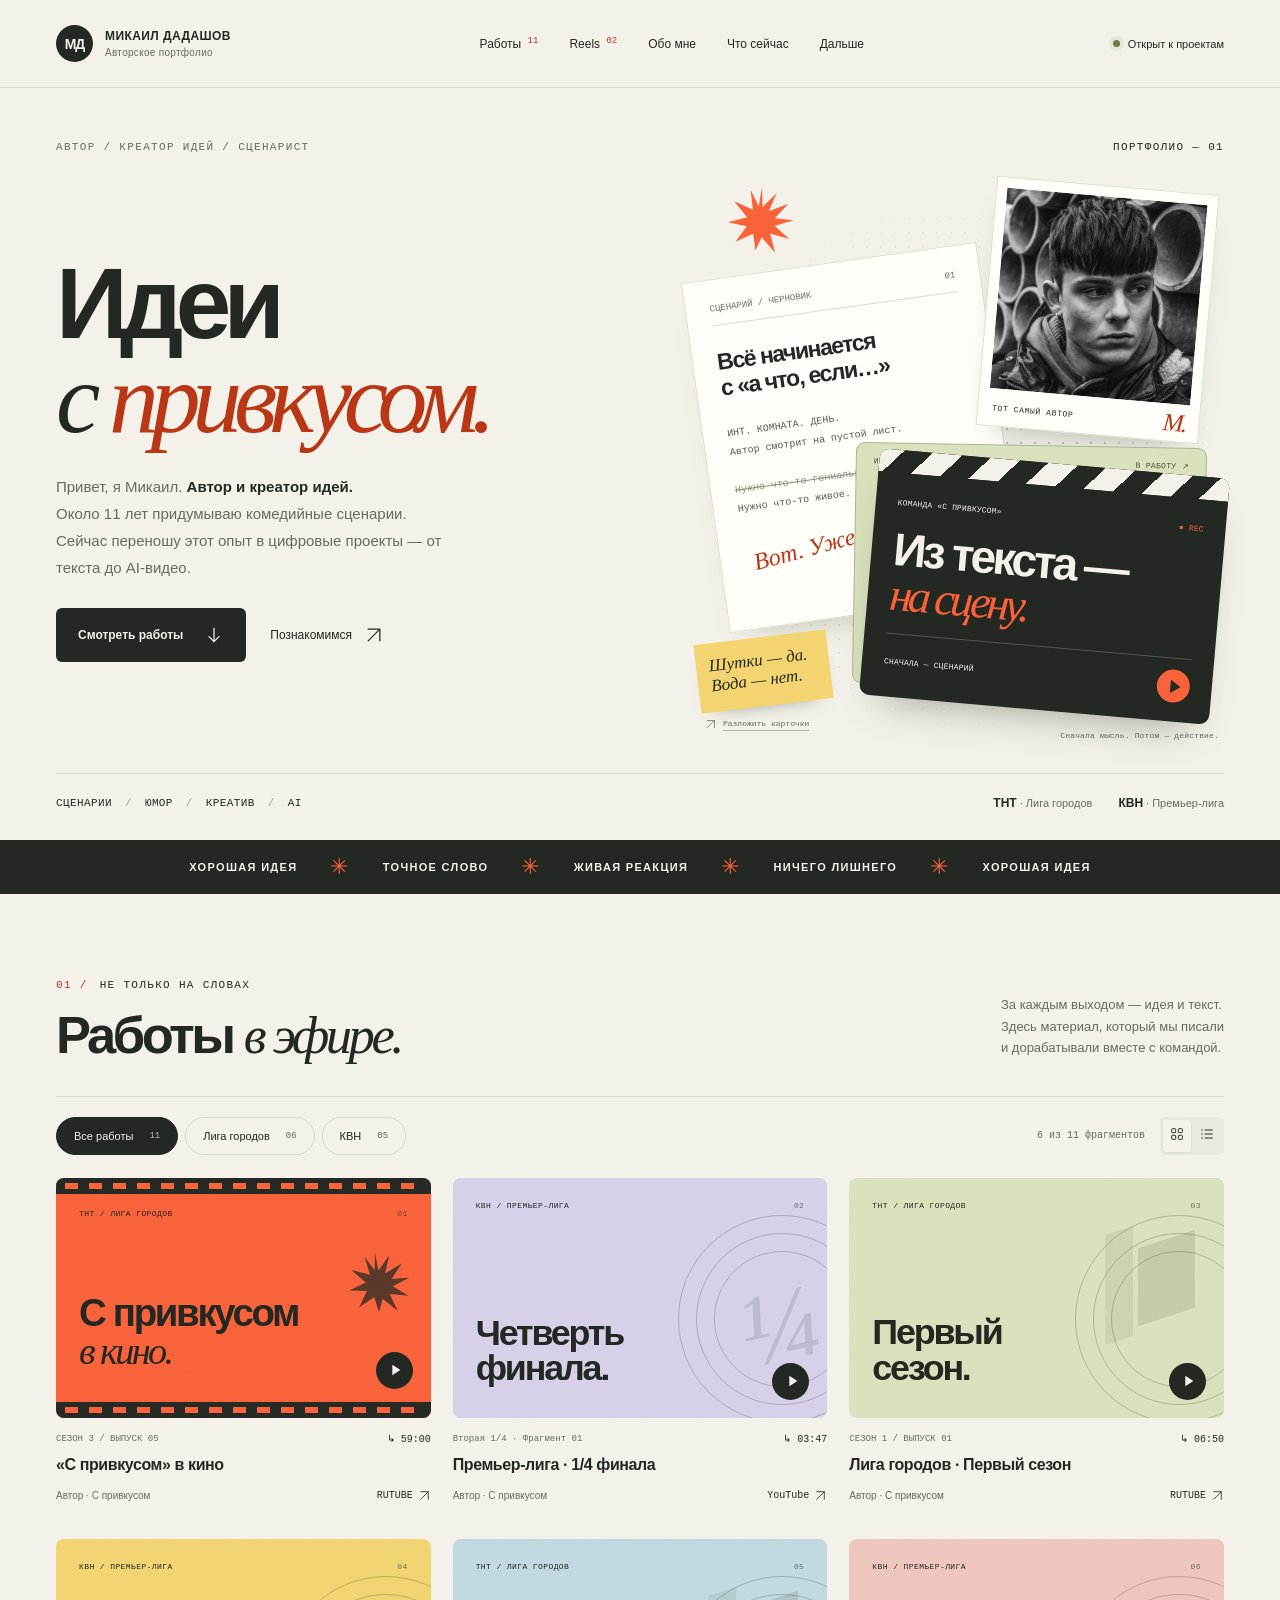
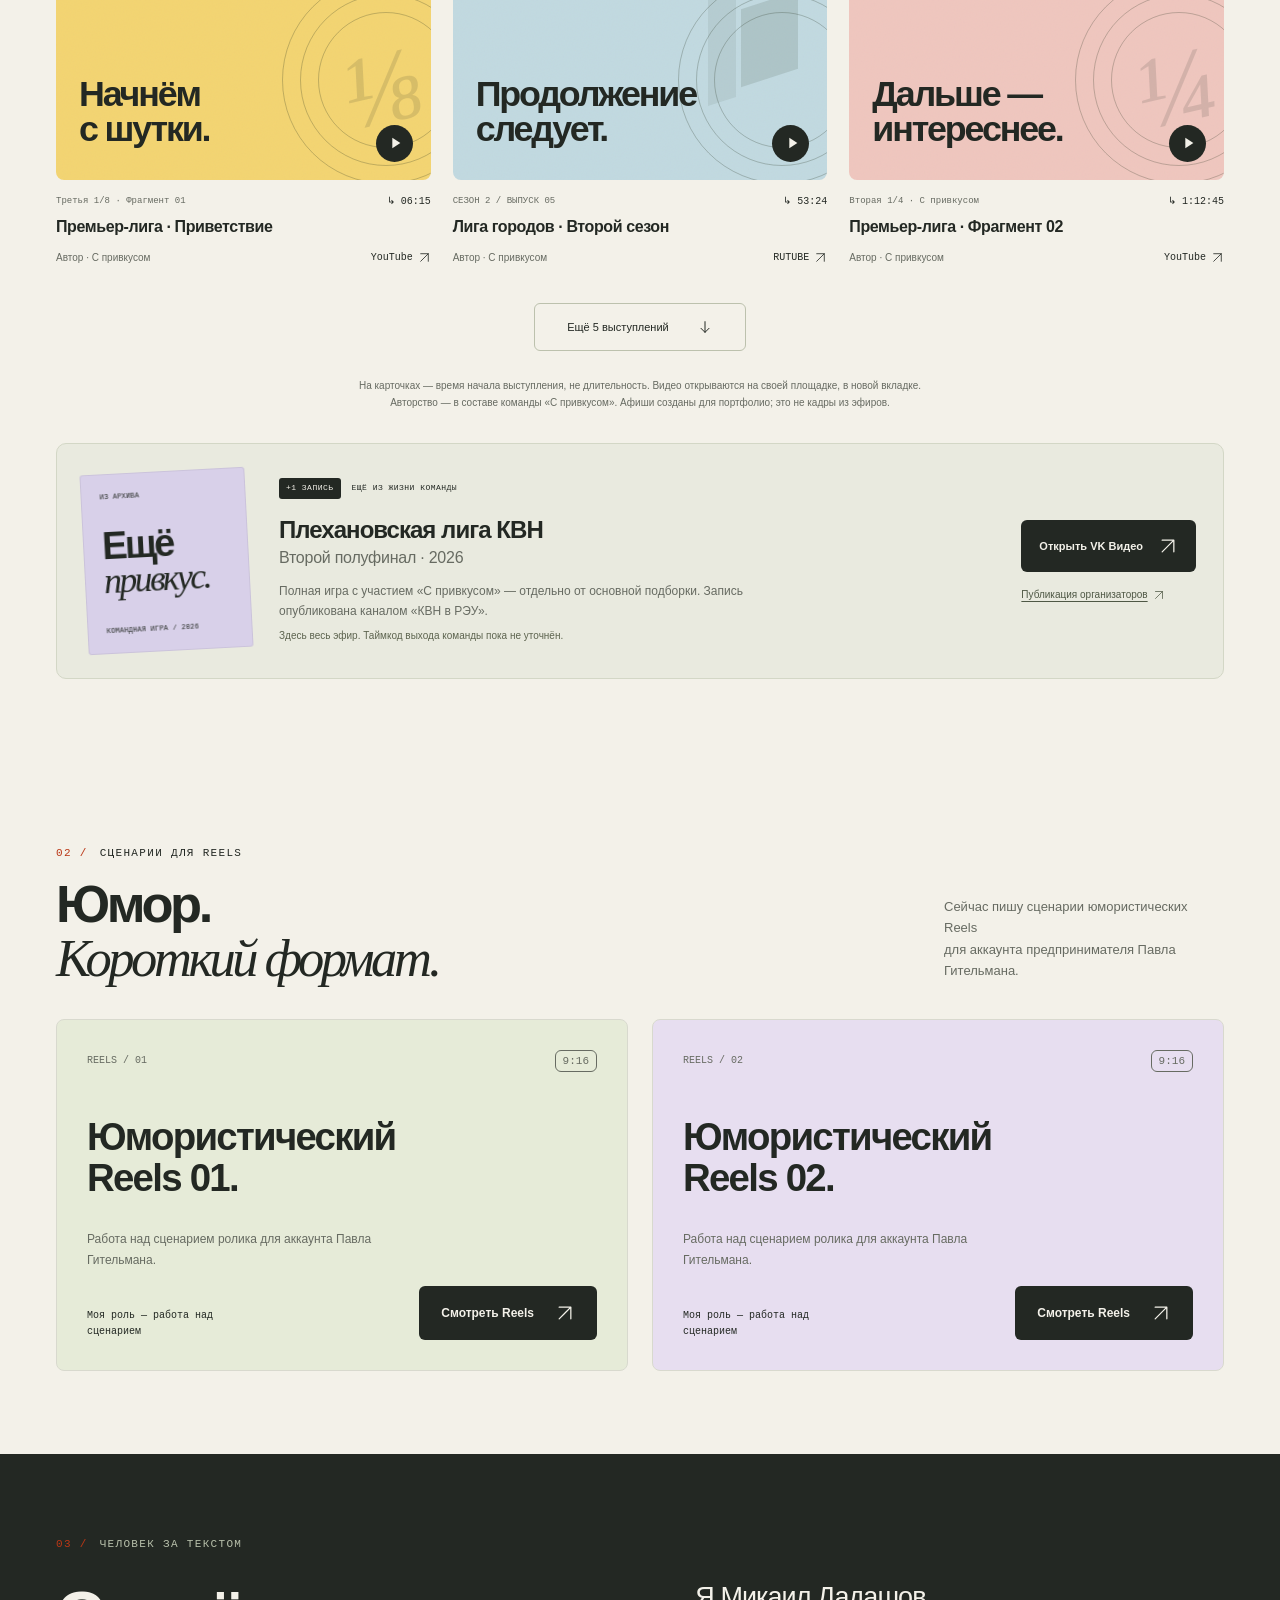
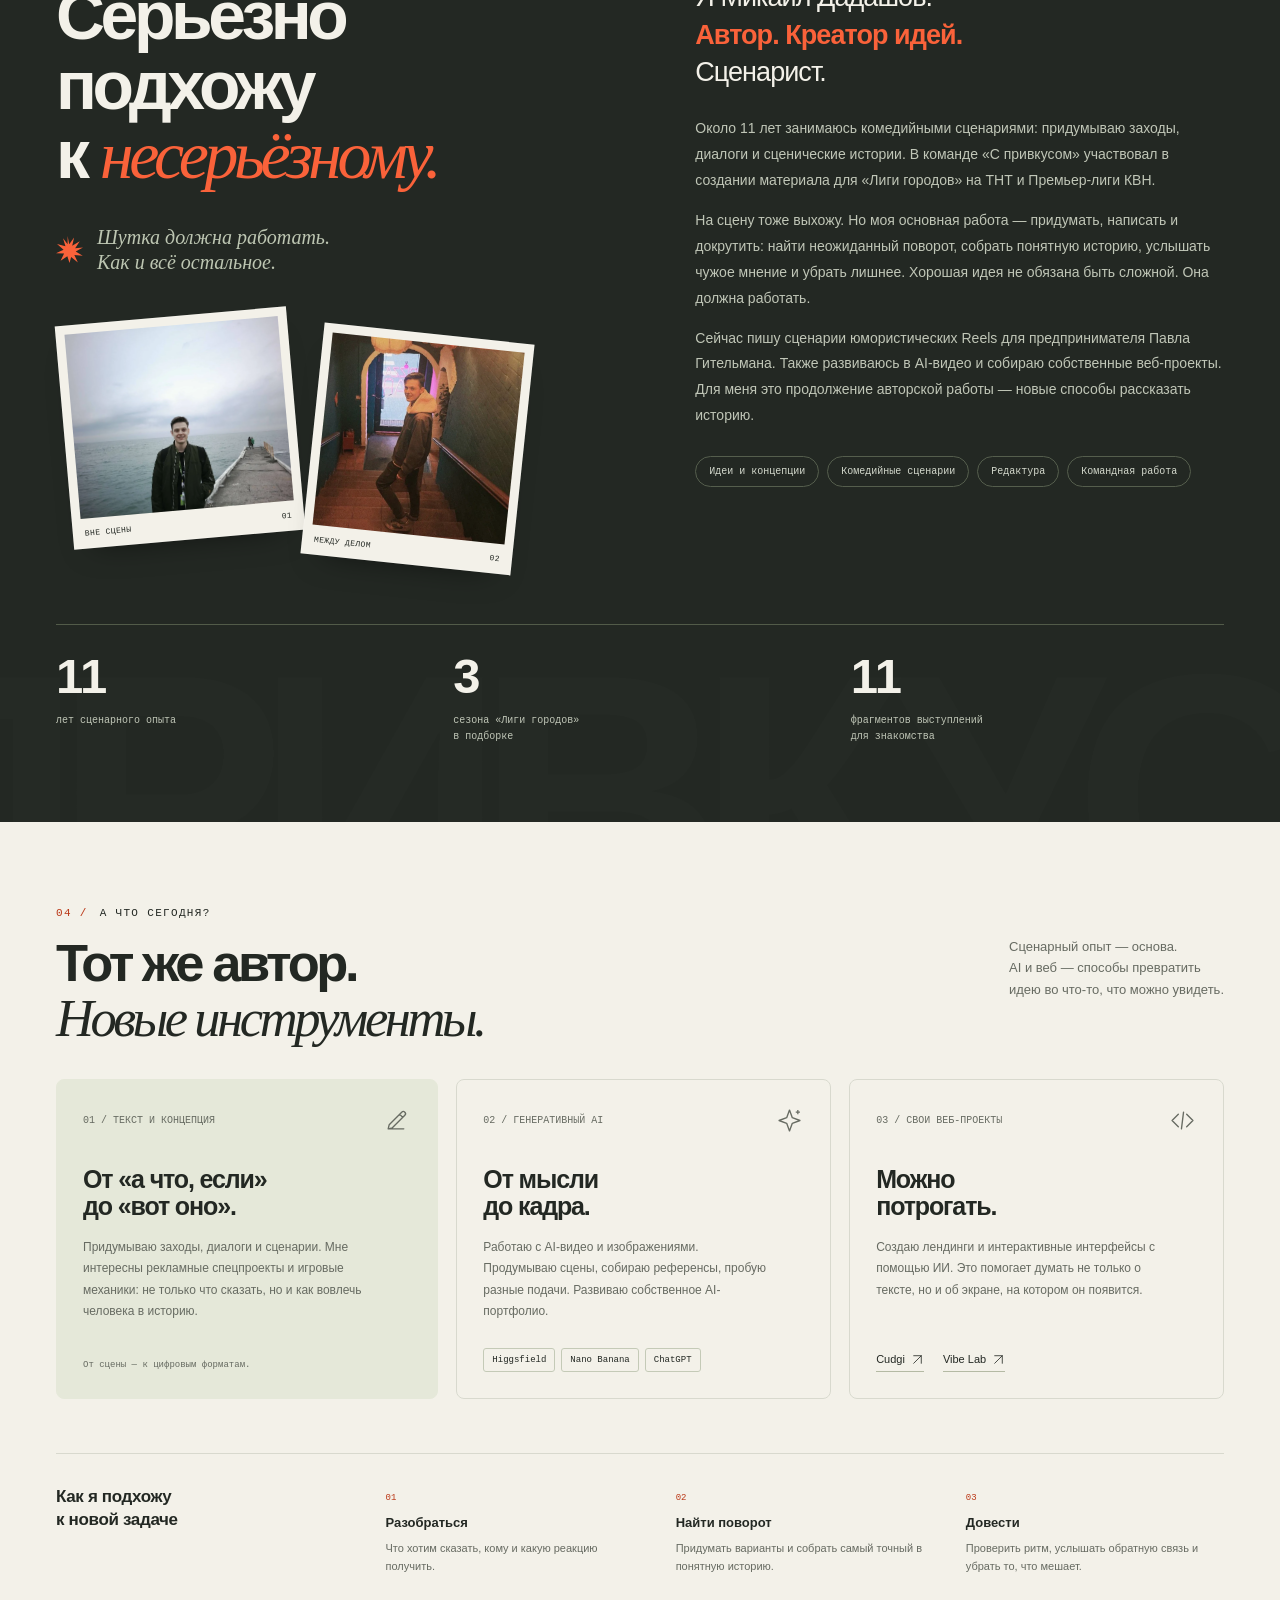
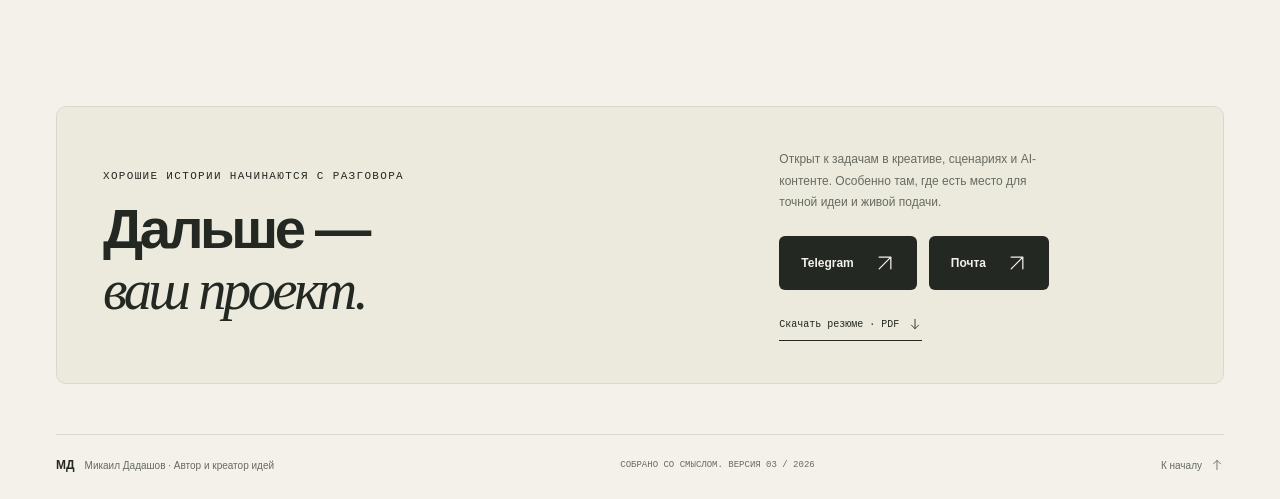
==== index.html @ 777bbeba "Update creative experience and add Gitelman Reels" ====
<!DOCTYPE html>

<html lang="ru">
<head>
<meta charset="utf-8"/>
<meta content="width=device-width, initial-scale=1" name="viewport"/>
<meta content="#f3f1e9" name="theme-color"/>
<meta content="Микаил Дадашов — автор, креатор идей, сценарист. Около 11 лет в комедии. Тексты и выступления команды «С привкусом», новые AI- и веб-проекты." name="description"/>
<meta content="Микаил Дадашов — идеи с привкусом" property="og:title"/>
<meta content="Автор. Креатор идей. Сценарист. Придумываю заходы, диалоги и истории — со сцены в цифровые форматы." property="og:description"/>
<meta content="website" property="og:type"/>
<meta content="light" name="color-scheme"/>
<title>Микаил Дадашов — автор, сценарист, креатор идей</title>
<meta name="description" content="Портфолио Микаила Дадашова: комедийные сценарии, выступления команды «С привкусом», креативные идеи и цифровые проекты."/>
<meta property="og:type" content="website"/>
<meta property="og:title" content="Микаил Дадашов — идеи с привкусом"/>
<meta property="og:description" content="Автор, сценарист и креатор идей. Работы, опыт и контакты."/>
<meta property="og:image" content="https://rumulzzzz-crypto.github.io/mikail-portfolio/assets/og-cover.jpg"/>
<meta name="theme-color" content="#f9f8f2"/>
<link href="data:image/svg+xml,%3Csvg xmlns='http://www.w3.org/2000/svg' viewBox='0 0 80 80'%3E%3Crect width='80' height='80' rx='20' fill='%23fa623a'/%3E%3Cpath d='M19 56V24h7l14 20 14-20h7v32h-9V40L40 57 28 40v16z' fill='%23232823'/%3E%3C/svg%3E" rel="icon"/>
<link rel="stylesheet" href="styles.css?v=20261014"/>
</head>
<body>
<svg aria-hidden="true" style="position:absolute;width:0;height:0;overflow:hidden" xmlns="http://www.w3.org/2000/svg"><defs>
<symbol id="i-arrow" viewBox="0 0 24 24"><path d="M5 19 19 5M5 5h14v14" fill="none" stroke="currentColor" stroke-linecap="round" stroke-linejoin="round" stroke-width="1.5"></path></symbol>
<symbol id="i-down" viewBox="0 0 24 24"><path d="M12 4v16m-6-6 6 6 6-6" fill="none" stroke="currentColor" stroke-linecap="round" stroke-linejoin="round" stroke-width="1.5"></path></symbol>
<symbol id="i-right" viewBox="0 0 24 24"><path d="M4 12h16m-6-6 6 6-6 6" fill="none" stroke="currentColor" stroke-linecap="round" stroke-linejoin="round" stroke-width="1.5"></path></symbol>
<symbol id="i-left" viewBox="0 0 24 24"><path d="M20 12H4m6 6-6-6 6-6" fill="none" stroke="currentColor" stroke-linecap="round" stroke-linejoin="round" stroke-width="1.5"></path></symbol>
<symbol id="i-play" viewBox="0 0 24 24"><path d="m8 4 12 8-12 8z" fill="currentColor"></path></symbol>
<symbol id="i-close" viewBox="0 0 24 24"><path d="m6 6 12 12M18 6 6 18" fill="none" stroke="currentColor" stroke-linecap="round" stroke-width="1.5"></path></symbol>
<symbol id="i-grid" viewBox="0 0 24 24"><rect fill="none" height="6" rx="1" stroke="currentColor" stroke-width="1.4" width="6" x="4" y="4"></rect><rect fill="none" height="6" rx="1" stroke="currentColor" stroke-width="1.4" width="6" x="14" y="4"></rect><rect fill="none" height="6" rx="1" stroke="currentColor" stroke-width="1.4" width="6" x="4" y="14"></rect><rect fill="none" height="6" rx="1" stroke="currentColor" stroke-width="1.4" width="6" x="14" y="14"></rect></symbol>
<symbol id="i-list" viewBox="0 0 24 24"><path d="M9 6h11M9 12h11M9 18h11M4 6h1M4 12h1M4 18h1" fill="none" stroke="currentColor" stroke-linecap="round" stroke-width="1.5"></path></symbol>
<symbol id="i-copy" viewBox="0 0 24 24"><rect fill="none" height="12" rx="2" stroke="currentColor" stroke-width="1.5" width="12" x="8" y="8"></rect><path d="M15 4H6a2 2 0 0 0-2 2v9" fill="none" stroke="currentColor" stroke-linecap="round" stroke-width="1.5"></path></symbol>
<symbol id="i-spark" viewBox="0 0 100 100"><path d="m43 0 6 31L67 6l-7 30L88 19 71 45l29-2-27 14 26 16-31-3 13 28-25-20-6 22-8-25-25 17 13-27L0 64l28-13L4 30l31 8L26 8l17 23z" fill="currentColor"></path></symbol>
<symbol id="i-menu" viewBox="0 0 24 24"><path d="M4 8h16M4 16h16" fill="none" stroke="currentColor" stroke-linecap="round" stroke-width="1.5"></path></symbol>
<symbol id="i-pen" viewBox="0 0 24 24"><path d="m4 20 4-1 12-12a2.1 2.1 0 0 0-3-3L5 16l-1 4Zm11-14 3 3M4 20h15" fill="none" stroke="currentColor" stroke-linecap="round" stroke-linejoin="round" stroke-width="1.3"></path></symbol>
<symbol id="i-code" viewBox="0 0 24 24"><path d="m8 6-6 6 6 6m8-12 6 6-6 6m-3-14-2 16" fill="none" stroke="currentColor" stroke-linecap="round" stroke-linejoin="round" stroke-width="1.3"></path></symbol>
<symbol id="i-magic" viewBox="0 0 24 24"><path d="m12 2 2.7 7.3L22 12l-7.3 2.7L12 22l-2.7-7.3L2 12l7.3-2.7L12 2Z" fill="none" stroke="currentColor" stroke-linejoin="round" stroke-width="1.3"></path><path d="M20 2v4m-2-2h4" fill="none" stroke="currentColor" stroke-width="1.2"></path></symbol>
<symbol id="i-mail" viewBox="0 0 24 24"><rect fill="none" height="14" rx="2" stroke="currentColor" stroke-width="1.4" width="18" x="3" y="5"></rect><path d="m3 7 9 6 9-6" fill="none" stroke="currentColor" stroke-width="1.4"></path></symbol>
</defs></svg>
<a class="skip" href="#works">Перейти к работам</a>
<header class="header">
<div class="wrap header-inner">
<a aria-label="Микаил Дадашов — на главную" class="identity" href="#top"><div class="mark">МД</div><div class="identity-text">МИКАИЛ ДАДАШОВ<span>Авторское портфолио</span></div></a>
<nav aria-label="Основная навигация" class="nav" id="navigation"><a href="#works">Работы <sup>11</sup></a><a href="#reels">Reels <sup>02</sup></a><a href="#about">Обо мне</a><a href="#now">Что сейчас</a><a href="#contact">Дальше</a></nav>
<div class="availability"><span class="status-dot"></span>Открыт к проектам</div>
<button aria-controls="navigation" aria-expanded="false" aria-label="Открыть меню" class="menu-toggle"><svg class="icon"><use href="#i-menu"></use></svg></button>
</div>
</header>
<main id="top">
<section aria-labelledby="hero-title" class="hero wrap">
<div class="hero-meta eyebrow"><span>Автор / Креатор идей / Сценарист</span><span class="folio-index">ПОРТФОЛИО — 01</span></div>
<div class="hero-main">
<div class="hero-copy"><h1 id="hero-title"><span class="line">Идеи</span><span class="line with">с <span class="accent">привкусом.</span></span></h1>
<p class="hero-caption">Привет, я Микаил. <strong>Автор и креатор идей.</strong><br/>Около 11 лет придумываю комедийные сценарии. Сейчас переношу этот опыт в цифровые проекты — от текста до AI-видео.</p>
<div class="hero-actions"><a class="button" href="#works">Смотреть работы <svg class="icon"><use href="#i-down"></use></svg></a><a class="text-link" href="#about">Познакомимся <svg class="icon"><use href="#i-arrow"></use></svg></a></div>
</div>
<div aria-label="Автор, черновик и сцена: от идеи до готовой истории" class="hero-art" id="idea-collage">
<div aria-hidden="true" class="dotfield"></div>
<div aria-hidden="true" class="script-sheet"><div class="sheet-top"><span>СЦЕНАРИЙ / ЧЕРНОВИК</span><span>01</span></div><div class="sheet-heading">Всё начинается<br/>с «а что, если…»</div><div class="sheet-copy">ИНТ. КОМНАТА. ДЕНЬ.<br/>Автор смотрит на пустой лист.<br/><br/><span class="strike">Нужно что-то гениальное.</span><br/>Нужно что-то живое.</div><div class="pencil-mark">Вот. Уже лучше.</div></div><figure class="hero-portrait">
<div class="portrait-photo"><img alt="Чёрно-белый портрет автора" decoding="async" fetchpriority="high" height="1000" src="assets/portrait.webp" width="1000"/></div>
<figcaption><span>ТОТ САМЫЙ АВТОР</span><span class="portrait-sign">М.</span></figcaption>
</figure>
<div aria-hidden="true" class="scene-sleeve"><span>ИДЕЯ № 01</span><span>В РАБОТУ ↗</span></div><a class="pullout-card" href="#works" aria-label="Смотреть 11 выступлений в портфолио"><span class="pullout-kicker">АВТОР · С ПРИВКУСОМ</span><strong>11 лет пишу<br/>для сцены.</strong><span class="pullout-copy">ТНТ · «Лига городов»<br/>КВН · Премьер-лига</span><span class="pullout-action">Смотреть 11 работ <svg class="icon" aria-hidden="true"><use href="#i-arrow"></use></svg></span></a><a aria-label="Перейти к выступлениям команды «С привкусом»" class="scene-card" href="#works"><div aria-hidden="true" class="clapper"></div><div class="scene-inner"><div class="scene-meta"><span>КОМАНДА «С ПРИВКУСОМ»</span><b>● REC</b></div><div class="scene-title">Из текста —<br/><span class="serif">на сцену.</span></div><div class="scene-bottom"><span>СНАЧАЛА — СЦЕНАРИЙ</span><span class="scene-play"><svg class="icon"><use href="#i-play"></use></svg></span></div></div></a>
<div aria-hidden="true" class="note-sticker">Шутки — да.<br/>Вода — нет.</div>
<svg aria-hidden="true" class="hero-spark"><use href="#i-spark"></use></svg>
<span class="hero-art-caption">Сначала мысль. Потом — действие.</span>
<button aria-controls="idea-collage" aria-label="Разложить карточки" aria-pressed="false" class="collage-toggle" id="collage-toggle"><svg aria-hidden="true" class="icon"><use href="#i-arrow"></use></svg><span>Разложить карточки</span></button></div>
</div>
<div class="hero-bottom"><div class="roleline"><span>СЦЕНАРИИ</span><span class="separator">/</span><span>ЮМОР</span><span class="separator">/</span><span>КРЕАТИВ</span><span class="separator">/</span><span>AI</span></div><div class="proof"><span><strong>ТНТ</strong> · Лига городов</span><span><strong>КВН</strong> · Премьер-лига</span></div></div>
</section>
<div aria-hidden="true" class="belt"><div class="belt-content"><span>ХОРОШАЯ ИДЕЯ</span><span class="asterisk">✳</span><span>ТОЧНОЕ СЛОВО</span><span class="asterisk">✳</span><span>ЖИВАЯ РЕАКЦИЯ</span><span class="asterisk">✳</span><span>НИЧЕГО ЛИШНЕГО</span><span class="asterisk">✳</span><span>ХОРОШАЯ ИДЕЯ</span></div></div>
<section aria-labelledby="works-title" class="section wrap" id="works">
<div class="section-heading"><div><div class="eyebrow"><span class="section-number">01 /</span>Не только на словах</div><h2 id="works-title">Работы <span class="serif">в эфире.</span></h2></div><p class="section-intro">За каждым выходом — идея и текст.<br/>Здесь материал, который мы писали<br/>и дорабатывали вместе с командой.</p></div>
<div class="filterbar"><div aria-label="Фильтр выступлений" class="filters" role="group"><button aria-pressed="true" class="filter" data-filter="all">Все работы <span>11</span></button><button aria-pressed="false" class="filter" data-filter="liga">Лига городов <span>06</span></button><button aria-pressed="false" class="filter" data-filter="kvn">КВН <span>05</span></button></div><div class="view-controls"><span class="results-count" id="results-count" role="status">6 из 11 фрагментов</span><div aria-label="Вид каталога" class="view-switch" role="group"><button aria-label="Карточки" aria-pressed="true" class="view-button" data-view="grid"><svg class="icon"><use href="#i-grid"></use></svg></button><button aria-label="Список" aria-pressed="false" class="view-button" data-view="list"><svg class="icon"><use href="#i-list"></use></svg></button></div></div></div>
<div class="season-row" hidden="" id="season-row"><label for="season-filter">СЕЗОН</label><select id="season-filter"><option value="all">Все сезоны</option><option value="1">Первый сезон</option><option value="2">Второй сезон</option><option value="3">Третий сезон</option></select></div>
<div aria-label="Коллекция выступлений" class="video-grid" id="video-grid"></div>
<noscript><div class="noscript-links"><p><a href="https://rutube.ru/video/2654bdf628ed815ee4c945c7016802ca/?t=3540" rel="noopener noreferrer" target="_blank">Лига городов · Сезон 3 · Выпуск 5 — 59:00 ↗</a></p>
<p><a href="https://www.youtube.com/watch?v=MtnbgriCPc8&amp;t=227s" rel="noopener noreferrer" target="_blank">КВН 2026 · Вторая 1/4 · Фрагмент 01 — 03:47 ↗</a></p>
<p><a href="https://rutube.ru/video/9d8a3c6fe26d1db1fb2c9ce6f82abe4e/?t=410" rel="noopener noreferrer" target="_blank">ТНТ · Сезон 1 · Выпуск 1 — 06:50 ↗</a></p>
<p><a href="https://www.youtube.com/watch?v=ffbW_Wb3frU&amp;t=375s" rel="noopener noreferrer" target="_blank">КВН 2026 · Третья 1/8 · Фрагмент 01 — 06:15 ↗</a></p>
<p><a href="https://rutube.ru/video/f595f08eb2783613781243445ddce7e0/?t=3204" rel="noopener noreferrer" target="_blank">ТНТ · Сезон 2 · Выпуск 5 — 53:24 ↗</a></p>
<p><a href="https://www.youtube.com/watch?v=MtnbgriCPc8&amp;t=4365s" rel="noopener noreferrer" target="_blank">КВН 2026 · Вторая 1/4 · С привкусом — 1:12:45 ↗</a></p>
<p><a href="https://rutube.ru/video/3b6c1dd629fe5b07bd795f37538ae3ee/?t=3429" rel="noopener noreferrer" target="_blank">ТНТ · Сезон 1 · Выпуск 9 — 57:09 ↗</a></p>
<p><a href="https://rutube.ru/video/84a26e8b85550b72f63c0445c39e1c83/?t=2832" rel="noopener noreferrer" target="_blank">ТНТ · Сезон 1 · Выпуск 13 — 47:12 ↗</a></p>
<p><a href="https://rutube.ru/video/e3b55be9ae020a7b111e8fa1a87a35d6/?t=1838" rel="noopener noreferrer" target="_blank">ТНТ · Сезон 2 · Выпуск 8 — 30:38 ↗</a></p>
<p><a href="https://www.youtube.com/watch?v=ffbW_Wb3frU&amp;t=4645s" rel="noopener noreferrer" target="_blank">КВН 2026 · Третья 1/8 · С привкусом — 1:17:25 ↗</a></p>
<p><a href="https://www.youtube.com/watch?v=MtnbgriCPc8&amp;t=5833s" rel="noopener noreferrer" target="_blank">КВН 2026 · Вторая 1/4 · С привкусом — 1:37:13 ↗</a></p></div></noscript>
<div class="show-more-wrap" id="show-more-wrap"><button class="show-more" id="show-more">Ещё 5 выступлений <svg class="icon"><use href="#i-down"></use></svg></button></div>
<p class="source-note">На карточках — время начала выступления, не длительность. Видео открываются на своей площадке, в новой вкладке.<span>Авторство — в составе команды «С привкусом». Афиши созданы для портфолио; это не кадры из эфиров.</span></p>
<aside aria-labelledby="archive-title" class="team-archive">
<div aria-hidden="true" class="archive-stamp"><span>ИЗ АРХИВА</span><strong>Ещё<br/><i>привкус.</i></strong><span>КОМАНДНАЯ ИГРА / 2026</span></div>
<div class="archive-copy">
<div class="eyebrow"><span class="archive-new">+1 ЗАПИСЬ</span> ЕЩЁ ИЗ ЖИЗНИ КОМАНДЫ</div>
<h3 id="archive-title">Плехановская лига КВН<span>Второй полуфинал · 2026</span></h3>
<p>Полная игра с участием «С привкусом» — отдельно от основной подборки. Запись опубликована каналом «КВН в РЭУ».</p>
<p class="archive-disclosure">Здесь весь эфир. Таймкод выхода команды пока не уточнён.</p>
</div>
<div class="archive-actions">
<a class="button" href="https://vkvideo.ru/video-16836_456241407" rel="noopener noreferrer" target="_blank">Открыть VK Видео <svg aria-hidden="true" class="icon"><use href="#i-arrow"></use></svg></a>
<a class="archive-source" href="https://t.me/kvnreu/15269" rel="noopener noreferrer" target="_blank">Публикация организаторов <svg aria-hidden="true" class="icon"><use href="#i-arrow"></use></svg></a>
</div>
</aside></section>
<section aria-labelledby="reels-title" class="section wrap reels" id="reels">
<div class="section-heading"><div><div class="eyebrow"><span class="section-number">02 /</span>Сценарии для Reels</div><h2 id="reels-title">Юмор.<br/><span class="serif">Короткий формат.</span></h2></div><p class="section-intro">Сейчас пишу сценарии юмористических Reels<br/>для аккаунта предпринимателя Павла Гительмана.</p></div>
<div class="reels-grid">
<article class="now-card reel-card"><div class="now-card-top"><span>REELS / 01</span><span class="reel-format">9:16</span></div><h3>Юмористический<br/>Reels 01.</h3><p>Работа над сценарием ролика для аккаунта Павла Гительмана.</p><div class="reel-bottom"><span class="reel-credit">Моя роль — работа над сценарием</span><a class="button reel-link" href="https://www.instagram.com/reel/DeZnAQ9vqkB/" rel="noopener noreferrer" target="_blank" aria-label="Смотреть первый Reels Павла Гительмана в Instagram">Смотреть Reels <svg class="icon" aria-hidden="true"><use href="#i-arrow"></use></svg></a></div></article>
<article class="now-card reel-card reel-card-second"><div class="now-card-top"><span>REELS / 02</span><span class="reel-format">9:16</span></div><h3>Юмористический<br/>Reels 02.</h3><p>Работа над сценарием ролика для аккаунта Павла Гительмана.</p><div class="reel-bottom"><span class="reel-credit">Моя роль — работа над сценарием</span><a class="button reel-link" href="https://www.instagram.com/reel/DeYbvWTppZU/" rel="noopener noreferrer" target="_blank" aria-label="Смотреть второй Reels Павла Гительмана в Instagram">Смотреть Reels <svg class="icon" aria-hidden="true"><use href="#i-arrow"></use></svg></a></div></article>
</div></section>
<section aria-labelledby="about-title" class="about" id="about">
<div class="wrap"><div class="about-layout"><div class="about-identity"><div class="eyebrow"><span class="section-number">03 /</span>Человек за текстом</div><h2 id="about-title">Серьёзно<br/>подхожу<br/>к <em>несерьёзному.</em></h2><div class="about-quote"><svg aria-hidden="true" class="quote-star"><use href="#i-spark"></use></svg><p>Шутка должна работать.<br/>Как и всё остальное.</p></div><div aria-label="Личные фотографии" class="about-photos">
<figure class="about-photo sea-photo"><img alt="На берегу моря, рядом с пирсом" decoding="async" height="825" loading="lazy" src="assets/outside.webp" width="1100"/><figcaption><span>ВНЕ СЦЕНЫ</span><span>01</span></figcaption></figure>
<figure class="about-photo stairs-photo"><img alt="Неформальная фотография на лестнице" decoding="async" height="640" loading="lazy" src="assets/stairs.webp" width="640"/><figcaption><span>МЕЖДУ ДЕЛОМ</span><span>02</span></figcaption></figure>
</div></div>
<div class="about-story"><p class="about-lead">Я Микаил Дадашов.<br/><strong>Автор. Креатор идей.</strong><br/>Сценарист.</p><p class="about-text">Около 11 лет занимаюсь комедийными сценариями: придумываю заходы, диалоги и сценические истории. В команде «С привкусом» участвовал в создании материала для «Лиги городов» на ТНТ и Премьер-лиги КВН.</p><p class="about-text">На сцену тоже выхожу. Но моя основная работа — придумать, написать и докрутить: найти неожиданный поворот, собрать понятную историю, услышать чужое мнение и убрать лишнее. Хорошая идея не обязана быть сложной. Она должна работать.</p><p class="about-text">Сейчас пишу сценарии юмористических Reels для предпринимателя Павла Гительмана. Также развиваюсь в AI-видео и собираю собственные веб-проекты. Для меня это продолжение авторской работы — новые способы рассказать историю.</p><div class="about-tags"><span>Идеи и концепции</span><span>Комедийные сценарии</span><span>Редактура</span><span>Командная работа</span></div></div>
</div><div class="about-metrics"><div><div class="metric-value">11</div><div class="metric-name">лет сценарного опыта</div></div><div><div class="metric-value">3</div><div class="metric-name">сезона «Лиги городов»<br/>в подборке</div></div><div><div class="metric-value">11</div><div class="metric-name">фрагментов выступлений<br/>для знакомства</div></div></div></div><div aria-hidden="true" class="about-ghost">ПРИВКУС.</div>
</section>
<section aria-labelledby="now-title" class="section wrap now" id="now"><div class="section-heading"><div><div class="eyebrow"><span class="section-number">04 /</span>А что сегодня?</div><h2 id="now-title">Тот же автор.<br/><span class="serif">Новые инструменты.</span></h2></div><p class="section-intro">Сценарный опыт — основа.<br/>AI и веб — способы превратить<br/>идею во что-то, что можно увидеть.</p></div>
<div class="now-grid"><article class="now-card dark"><div class="now-card-top"><span>01 / ТЕКСТ И КОНЦЕПЦИЯ</span><span class="now-icon"><svg class="icon"><use href="#i-pen"></use></svg></span></div><h3>От «а что, если»<br/>до «вот оно».</h3><p>Придумываю заходы, диалоги и сценарии. Мне интересны рекламные спецпроекты и игровые механики: не только что сказать, но и как вовлечь человека в историю.</p><div class="coming-note">От сцены — к цифровым форматам.</div></article><article class="now-card"><div class="now-card-top"><span>02 / ГЕНЕРАТИВНЫЙ AI</span><span class="now-icon"><svg class="icon"><use href="#i-magic"></use></svg></span></div><h3>От мысли<br/>до кадра.</h3><p>Работаю с AI-видео и изображениями. Продумываю сцены, собираю референсы, пробую разные подачи. Развиваю собственное AI-портфолио.</p><div class="toolchips"><span>Higgsfield</span><span>Nano Banana</span><span>ChatGPT</span></div></article><article class="now-card"><div class="now-card-top"><span>03 / СВОИ ВЕБ-ПРОЕКТЫ</span><span class="now-icon"><svg class="icon"><use href="#i-code"></use></svg></span></div><h3>Можно<br/>потрогать.</h3><p>Создаю лендинги и интерактивные интерфейсы с помощью ИИ. Это помогает думать не только о тексте, но и об экране, на котором он появится.</p><div class="mini-work-links"><a href="https://quji-zeta.vercel.app" rel="noopener noreferrer" target="_blank">Cudgi <svg class="icon"><use href="#i-arrow"></use></svg></a><a href="https://vibe-lab-sepia.vercel.app/index.html" rel="noopener noreferrer" target="_blank">Vibe Lab <svg class="icon"><use href="#i-arrow"></use></svg></a></div></article></div>
<div class="process"><h3 class="process-title">Как я подхожу<br/>к новой задаче</h3><div class="process-steps"><div class="process-step"><small>01</small><h3>Разобраться</h3><p>Что хотим сказать, кому и какую реакцию получить.</p></div><div class="process-step"><small>02</small><h3>Найти поворот</h3><p>Придумать варианты и собрать самый точный в понятную историю.</p></div><div class="process-step"><small>03</small><h3>Довести</h3><p>Проверить ритм, услышать обратную связь и убрать то, что мешает.</p></div></div></div>
</section>
<section aria-labelledby="contact-title" class="finale wrap" id="contact"><div class="finale-box"><div><div class="eyebrow">Хорошие истории начинаются с разговора</div><h2 id="contact-title">Дальше —<br/><em>ваш проект.</em></h2></div><div class="finale-right"><p>Открыт к задачам в креативе, сценариях и AI-контенте. Особенно там, где есть место для точной идеи и живой подачи.</p><div class="contact-links" hidden="" id="contact-links"></div><a class="resume-download" href="Mikail_Dadashov_Resume.pdf" download>Скачать резюме · PDF <svg class="icon" aria-hidden="true"><use href="#i-down"></use></svg></a><div class="contact-placeholder" id="contact-placeholder"><svg class="icon"><use href="#i-mail"></use></svg>Контакты добавим в следующей версии</div></div></div></section>
</main>
<footer class="footer wrap"><div class="footer-left"><span class="mini-mark">МД</span><span>Микаил Дадашов · Автор и креатор идей</span></div><span class="footer-version">СОБРАНО СО СМЫСЛОМ. ВЕРСИЯ 03 / 2026</span><a class="top-link" href="#top">К началу <svg class="icon" style="transform:rotate(180deg)"><use href="#i-down"></use></svg></a></footer>
<dialog aria-labelledby="modal-title" class="video-modal" id="video-modal">
<div class="modal-box">
<div class="modal-head"><div><div class="modal-kicker" id="modal-kicker"></div><h2 id="modal-title"></h2></div><button aria-label="Закрыть карточку выступления" class="modal-close" id="modal-close"><svg class="icon"><use href="#i-close"></use></svg></button></div>
<div class="modal-player" id="modal-player"></div>
<div class="modal-body"><div><div class="eyebrow">Моя роль</div><div class="modal-role">Автор в составе команды</div><p class="modal-description" id="modal-description">Участвовал в создании сценарного материала команды «С привкусом». Над номерами работали вместе с другими авторами и участниками. В этих выступлениях также выходил на сцену.</p></div><div class="modal-actions"><a class="button" id="modal-external" rel="noopener noreferrer" target="_blank"><span id="modal-external-label"></span><svg class="icon"><use href="#i-arrow"></use></svg></a><div class="modal-utility"><button class="utility-button" id="copy-link"><svg class="icon"><use href="#i-copy"></use></svg>Скопировать ссылку</button><button class="utility-button" id="copy-time"><svg class="icon"><use href="#i-copy"></use></svg>Скопировать таймкод</button></div><input aria-label="Ссылка для ручного копирования" class="copy-fallback" hidden="" id="copy-fallback" readonly=""/><p class="modal-fallback" id="modal-fallback"></p><a class="modal-source-link" id="modal-source" rel="noopener noreferrer" target="_blank">Открыть полный выпуск без таймкода <svg aria-hidden="true" class="icon"><use href="#i-arrow"></use></svg></a></div></div>
<div class="modal-nav"><button id="previous-video"><svg class="icon"><use href="#i-left"></use></svg>Предыдущее</button><small id="modal-count"></small><button id="next-video">Следующее<svg class="icon"><use href="#i-right"></use></svg></button></div>
</div>
</dialog>
<div aria-live="polite" class="toast" id="toast" role="status"></div>
<script src="app.js?v=20261014" defer></script>
</body>
</html>
---- styles.css ----
:root{--paper:#f3f1e9;--ink:#232823;--muted:#676b62;--line:#d8d9ce;--orange:#fa623a;--orange-dark:#ba3716;--white:#fffef8;--sage:#d9e2bd;--lilac:#d8d0e9;--yellow:#f3d471;--blue:#c1d9e0;--pink:#efc6be;--radius:14px;--max:1328px;--font:'Inter','Inter Display',Arial,Helvetica,sans-serif;--mono:'SFMono-Regular',Consolas,'Liberation Mono',monospace}
*{box-sizing:border-box}html{scroll-behavior:smooth;scroll-padding-top:92px}body{margin:0;background:var(--paper);color:var(--ink);font-family:var(--font);font-size:16px;-webkit-font-smoothing:antialiased}body.locked{overflow:hidden}::selection{background:var(--orange);color:var(--ink)}button,a{-webkit-tap-highlight-color:transparent}a{color:inherit;text-decoration:none}button,input,select{font:inherit}button{color:inherit;cursor:pointer}button:disabled{cursor:default}button,a{touch-action:manipulation}button:focus-visible,a:focus-visible,select:focus-visible,summary:focus-visible{outline:3px solid var(--orange-dark);outline-offset:5px}svg{display:block}h1,h2,h3,p{margin:0}button{border:0}button:not(.plain){-webkit-appearance:none}img{max-width:100%}.wrap{width:calc(100% - 112px);max-width:var(--max);margin-inline:auto}.eyebrow{font:11px/1.5 var(--mono);letter-spacing:.12em;text-transform:uppercase}.small-label{font:10px/1.5 var(--mono);letter-spacing:.08em;text-transform:uppercase}.icon{width:20px;height:20px;display:inline-block;flex:0 0 auto}.skip{position:fixed;z-index:150;top:-100px;left:20px;background:var(--orange);padding:16px;border-radius:8px}.skip:focus{top:16px}.hidden,[hidden]{display:none!important}
/* Header */
.header{position:sticky;top:0;z-index:30;background:rgba(243,241,233,.96);backdrop-filter:blur(18px);border-bottom:1px solid var(--line)}.header-inner{height:87px;display:flex;align-items:center;justify-content:space-between;gap:24px}.identity{display:flex;align-items:center;gap:12px;flex-shrink:0}.mark{width:37px;height:37px;background:var(--ink);color:var(--paper);border-radius:50%;display:grid;place-items:center;font-size:14px;font-weight:800;letter-spacing:-.07em}.identity-text{font-size:12px;font-weight:750;letter-spacing:.035em;line-height:1.35}.identity-text span{display:block;font-size:10px;font-weight:400;letter-spacing:.03em;color:var(--muted);margin-top:2px}.nav{display:flex;gap:31px;align-items:center;font-size:12px}.nav a{position:relative;padding:8px 0}.nav a:after{content:'';position:absolute;bottom:3px;left:0;width:0;height:1px;background:var(--ink);transition:width .2s}.nav a:hover:after{width:100%}.nav sup{font:9px var(--mono);color:var(--orange-dark);margin-left:3px}.availability{display:flex;gap:8px;align-items:center;font-size:11px}.status-dot{width:7px;height:7px;border-radius:50%;background:#697b49;box-shadow:0 0 0 4px #e4e8d8;flex-shrink:0}.menu-toggle{display:none;background:transparent;padding:8px}
/* Hero */
.hero{padding-top:51px;position:relative}.hero-meta{display:flex;align-items:center;justify-content:space-between;color:var(--muted)}.hero-meta .folio-index{color:var(--ink)}.hero-main{display:grid;grid-template-columns:1.25fr 1fr;gap:40px;align-items:center;min-height:566px;padding:36px 0 51px}.hero h1{font-size:clamp(72px,7.8vw,114px);line-height:.95;letter-spacing:-.077em;font-weight:850;position:relative;z-index:2}.hero h1 .line{display:block}.hero h1 .with{font-family:Georgia,'Times New Roman',serif;font-style:italic;font-weight:400;letter-spacing:-.082em}.hero h1 .accent{color:var(--orange-dark)}.hero-caption{font-size:15px;line-height:1.75;max-width:358px;margin-top:27px;color:var(--muted)}.hero-caption strong{font-weight:550;color:var(--ink)}.hero-actions{display:flex;align-items:center;gap:24px;margin-top:27px}.button{display:inline-flex;align-items:center;justify-content:center;gap:21px;border-radius:6px;padding:17px 22px;background:var(--ink);color:var(--paper);font-size:12px;font-weight:600;min-height:48px;transition:transform .2s,background .2s}.button:hover{background:#3c4738;transform:translateY(-2px)}.button.orange{background:var(--orange);color:var(--ink)}.button.orange:hover{background:#ff7855}.text-link{display:inline-flex;align-items:center;gap:12px;font-size:12px;padding:12px 0}.text-link .icon{transition:transform .2s}.text-link:hover .icon{transform:translate(2px,2px)}
.hero-art{height:475px;position:relative;isolation:isolate}.dotfield{position:absolute;inset:18px 0 0;background-image:radial-gradient(#bfc4b5 1px,transparent 1px);background-size:14px 14px;mask-image:radial-gradient(ellipse,black 35%,transparent 70%)}.script-sheet{position:absolute;width:70%;max-width:365px;height:349px;left:24px;top:35px;transform:rotate(-8deg);background:#fffef9;border:1px solid #deddd0;box-shadow:0 22px 35px -26px #535d4266;padding:24px 25px}.sheet-top{display:flex;justify-content:space-between;color:var(--muted);font:9px var(--mono);border-bottom:1px solid var(--line);padding-bottom:11px}.sheet-heading{font-size:23px;line-height:1.12;letter-spacing:-.06em;font-weight:750;margin-top:24px}.sheet-copy{font:11px/1.9 var(--mono);margin-top:22px;color:#555b50}.sheet-copy .strike{text-decoration:line-through;color:#888d7e}.pencil-mark{color:var(--orange-dark);font:italic 24px Georgia,serif;transform:rotate(-7deg);margin:11px 0 0 8px}.scene-card{position:absolute;width:75%;max-width:370px;right:0;top:115px;background:var(--ink);color:var(--paper);border-radius:10px;transform:rotate(6deg);box-shadow:0 25px 55px -20px #22282360;overflow:hidden;transition:transform .4s}.scene-card:hover{transform:rotate(3deg) translateY(-6px)}.clapper{height:30px;border-bottom:7px solid var(--ink);background:repeating-linear-gradient(-48deg,var(--paper) 0,var(--paper) 22px,#232823 22px,#232823 43px)}.scene-inner{padding:22px 25px 25px}.scene-meta{display:flex;justify-content:space-between;font:9px var(--mono);letter-spacing:.07em}.scene-meta b{color:var(--orange);font-weight:400}.scene-title{font-size:clamp(38px,4.2vw,57px);line-height:.96;letter-spacing:-.075em;margin:24px 0 20px;font-weight:800}.scene-title .serif{font:italic 1em/.95 Georgia,serif;color:var(--orange);letter-spacing:-.09em}.scene-bottom{border-top:1px solid #52584e;padding-top:15px;display:flex;align-items:center;justify-content:space-between;font:10px var(--mono)}.scene-play{display:grid;place-items:center;width:38px;height:38px;background:var(--orange);color:var(--ink);border-radius:50%}.scene-card:hover .scene-play{background:var(--paper)}.note-sticker{white-space:nowrap;position:absolute;z-index:3;left:1px;bottom:29px;background:var(--yellow);width:136px;height:73px;transform:rotate(-5deg);box-shadow:0 9px 22px -18px #3a4039;padding:13px 15px;font:italic 18px/1.15 Georgia,serif}.hero-spark{position:absolute;right:-6px;top:15px;width:100px;height:100px;color:var(--orange);transform:rotate(10deg);z-index:4}.hero-art-caption{position:absolute;right:10px;bottom:11px;font:9px var(--mono);letter-spacing:.02em;color:var(--muted)}
.hero-bottom{display:grid;grid-template-columns:1.25fr 1fr;border-top:1px solid var(--line);padding:22px 0 30px;gap:40px;align-items:center}.hero-bottom .roleline{font:11px var(--mono);letter-spacing:.035em;display:flex;align-items:center;gap:13px;flex-wrap:wrap}.roleline .separator{color:#a0a58f}.hero-bottom .proof{font-size:11px;color:var(--muted);display:flex;justify-content:flex-end;gap:26px;align-items:center}.hero-bottom .proof strong{color:var(--ink);font-weight:700;font-size:12px}
/* Narrow title belt */
.belt{border-top:1px solid var(--ink);border-bottom:1px solid var(--ink);background:var(--ink);color:var(--paper);overflow:hidden;padding:15px 0}.belt-content{display:flex;align-items:center;justify-content:center;gap:33px;white-space:nowrap;font-size:11px;letter-spacing:.12em;font-weight:600}.belt .asterisk{color:var(--orange);font-size:22px;line-height:1;font-weight:400}
/* Work collection */
.section{padding:83px 0}.section-heading{display:flex;justify-content:space-between;gap:24px;align-items:flex-end;margin-bottom:33px}.section h2{font-size:clamp(34px,4.1vw,59px);font-weight:700;line-height:1.04;letter-spacing:-.065em;margin-top:15px}.section h2 .serif{font-family:Georgia,serif;font-weight:400;font-style:italic}.section-intro{font-size:13px;line-height:1.65;color:var(--muted);max-width:280px;padding-bottom:4px}.section-number{color:var(--orange-dark);font:11px var(--mono);margin-right:12px}.filterbar{display:flex;align-items:center;justify-content:space-between;border-top:1px solid var(--line);padding:20px 0 23px;gap:15px}.filters{display:flex;gap:7px;align-items:center;flex-wrap:wrap}.filter{display:inline-flex;gap:16px;align-items:center;border:1px solid var(--line);border-radius:30px;padding:10px 17px;background:transparent;font-size:11px;transition:all .2s;min-height:38px}.filter span{font:9px var(--mono);opacity:.7}.filter[aria-pressed=true]{background:var(--ink);border-color:var(--ink);color:var(--paper)}.filter:hover:not([aria-pressed=true]){background:#e8e9de;border-color:#b7bca7}.view-controls{display:flex;align-items:center;gap:15px}.results-count{font:10px var(--mono);color:var(--muted);white-space:nowrap}.view-switch{display:flex;background:#e9e9df;padding:3px;border-radius:5px;gap:2px}.view-button{background:transparent;padding:6px;border-radius:3px}.view-button[aria-pressed=true]{background:var(--paper);box-shadow:0 1px 3px #323a2915}.view-button .icon{width:16px;height:16px}.season-row{display:flex;align-items:center;gap:13px;margin:-2px 0 20px}.season-row label{font:10px var(--mono);color:var(--muted)}.season-row select{border:1px solid var(--line);background:var(--paper);color:var(--ink);font-size:11px;padding:7px 24px 7px 9px;border-radius:4px}.video-grid{display:grid;grid-template-columns:repeat(3,minmax(0,1fr));gap:33px 22px;align-items:start}.work-card{min-width:0;animation:cardIn .4s both}.work-poster{position:relative;display:block;width:100%;aspect-ratio:1.56;overflow:hidden;border-radius:8px;background:var(--sage);color:var(--ink);text-align:left;padding:23px;transition:transform .25s,box-shadow .25s}.work-poster:hover{transform:translateY(-4px);box-shadow:0 12px 20px -17px #23301b66}.work-poster:before{content:'';position:absolute;inset:0;pointer-events:none;background-image:url("data:image/svg+xml,%3Csvg viewBox='0 0 180 180' xmlns='http://www.w3.org/2000/svg'%3E%3Cfilter id='n'%3E%3CfeTurbulence type='fractalNoise' baseFrequency='.85' numOctaves='3' stitchTiles='stitch'/%3E%3C/filter%3E%3Crect width='100%25' height='100%25' opacity='.2' filter='url(%23n)'/%3E%3C/svg%3E");opacity:.16;z-index:2}.color-orange{background:var(--orange)}.color-lilac{background:var(--lilac)}.color-sage{background:var(--sage)}.color-yellow{background:var(--yellow)}.color-blue{background:var(--blue)}.color-pink{background:var(--pink)}.poster-label{position:absolute;top:23px;left:23px;right:23px;z-index:3;display:flex;justify-content:space-between;align-items:center;font:8px var(--mono);letter-spacing:.05em}.poster-id{font-size:8px;opacity:.6}.poster-name{position:absolute;bottom:32px;left:23px;font-size:clamp(24px,2.8vw,41px);line-height:.98;font-weight:780;letter-spacing:-.06em;max-width:79%;z-index:3;white-space:pre-line}.poster-title-cinema{bottom:47px;font-size:clamp(27px,3vw,44px)}.poster-title-cinema i{font-family:Georgia,serif;font-weight:400;letter-spacing:-.07em}.poster-geometry{position:absolute;inset:0;pointer-events:none}.geom-circle{position:absolute;border:1px solid #26331c40;border-radius:50%;width:208px;height:208px;right:-59px;top:37px}.geom-circle:before,.geom-circle:after{content:'';position:absolute;inset:17px;border:1px solid #26331c40;border-radius:50%}.geom-circle:after{inset:35px}.geom-corner{position:absolute;right:29px;top:61px;width:57px;height:78px;background:#26331c20;transform:skewY(-18deg)}.geom-corner:before{content:'';position:absolute;width:28px;height:110px;left:-33px;bottom:-8px;background:#26331c14}.geom-fraction{position:absolute;right:19px;bottom:32px;transform:rotate(-13deg);font:italic 104px Georgia,serif;letter-spacing:-.09em;opacity:.13}.film-top,.film-bottom{position:absolute;left:0;right:0;height:16px;background:var(--ink);z-index:1}.film-top{top:0}.film-bottom{bottom:0}.film-top:after,.film-bottom:after{content:'';position:absolute;inset:5px 9px;background:repeating-linear-gradient(90deg,var(--orange) 0,var(--orange) 13px,transparent 13px,transparent 24px)}.work-poster.cinema{padding-top:31px}.work-poster.cinema .poster-label{top:31px}.poster-star{position:absolute;right:22px;top:74px;width:60px;height:60px;opacity:.75}.poster-play{position:absolute;right:18px;bottom:18px;width:37px;height:37px;background:var(--ink);color:var(--paper);border-radius:50%;display:grid;place-items:center;z-index:4;transition:transform .25s,background .25s}.cinema .poster-play{bottom:29px}.work-poster:hover .poster-play{transform:scale(1.08);background:#ffffff}.work-poster:hover .poster-play .icon{color:var(--ink)}.poster-play .icon{width:16px;height:16px;margin-left:2px}.work-meta{padding-top:15px}.work-meta-line{display:flex;align-items:center;justify-content:space-between;gap:10px;font:9px var(--mono);color:var(--muted);margin-bottom:8px}.work-meta-line .time{white-space:nowrap;color:var(--ink);font-size:10px}.work-title{background:transparent;padding:0;text-align:left;font-size:16px;font-weight:650;letter-spacing:-.025em;line-height:1.35}.work-title:hover{text-decoration:underline;text-underline-offset:4px}.work-footer{display:flex;justify-content:space-between;align-items:center;margin-top:10px}.credit{font-size:10px;color:var(--muted)}.external-mini{padding:4px 0 4px 7px;font:10px var(--mono);display:flex;gap:5px;align-items:center}.external-mini .icon{width:13px;height:13px}.external-mini:hover{color:var(--orange-dark)}.show-more-wrap{text-align:center;margin-top:35px}.show-more{padding:15px 32px;border:1px solid #bcc1ad;background:transparent;border-radius:6px;font-size:11px;display:inline-flex;gap:28px;align-items:center}.show-more:hover{background:#e7e8dc}.show-more .icon{width:16px;height:16px}.source-note{margin:26px auto 0;max-width:780px;text-align:center;font-size:10px;line-height:1.7;color:var(--muted)}.source-note span{display:block}.video-grid.list-view{grid-template-columns:1fr;gap:0}.list-view .work-card{display:grid;grid-template-columns:125px minmax(0,1fr);gap:24px;align-items:center;padding:19px 0;border-bottom:1px solid var(--line)}.list-view .work-poster{height:80px;aspect-ratio:auto;padding:9px;border-radius:5px}.list-view .poster-label,.list-view .poster-play,.list-view .poster-id,.list-view .poster-star{display:none}.list-view .poster-name{font-size:16px;left:10px;bottom:17px;max-width:110px}.list-view .poster-title-cinema{font-size:16px}.list-view .film-top,.list-view .film-bottom{height:7px}.list-view .film-top:after,.list-view .film-bottom:after{inset:2px 4px}.list-view .work-meta{padding:0}.list-view .work-meta-line{margin-bottom:5px}.list-view .work-footer{margin-top:5px}.list-view .geom-fraction{font-size:45px;right:5px;bottom:12px}.list-view .geom-circle{width:88px;height:88px;right:-18px;top:20px}.list-view .geom-corner{width:21px;height:40px;right:12px;top:14px}.empty-state{padding:40px;text-align:center;color:var(--muted)}
/* About: editorial layout */
.about{background:var(--ink);color:var(--paper);padding:82px 0 77px;position:relative;overflow:hidden}.about .eyebrow{color:#b8c0ab}.about-layout{display:grid;grid-template-columns:1fr 1.15fr;gap:100px;align-items:start}.about h2{font-size:clamp(43px,5.3vw,72px);line-height:1.025;letter-spacing:-.065em;margin-top:29px;font-weight:650}.about h2 em{font-family:Georgia,serif;color:var(--orange);font-weight:400}.about-lead{font-size:22px;line-height:1.4;letter-spacing:-.035em;margin-top:36px}.about-text{color:#c0c6b7;font-size:13px;line-height:1.85;margin-top:20px}.about-text + .about-text{margin-top:14px}.about-tags{display:flex;gap:8px;flex-wrap:wrap;margin-top:27px}.about-tags span{padding:9px 13px;border:1px solid #555e4d;color:#d4d9cd;border-radius:30px;font:10px var(--mono)}.about-quote{margin-top:34px;display:flex;gap:14px;align-items:center;color:#bdc6b2}.about-quote .quote-star{width:27px;height:27px;color:var(--orange)}.about-quote p{font:italic 19px/1.25 Georgia,serif;max-width:250px}.about-metrics{display:grid;grid-template-columns:repeat(3,1fr);gap:24px;margin-top:67px;border-top:1px solid #525b49;padding-top:27px}.metric-value{font-size:49px;line-height:1;letter-spacing:-.065em;font-weight:550}.metric-value span{font-family:Georgia,serif;color:var(--orange);font-style:italic}.metric-name{font:10px/1.6 var(--mono);color:#c0c6b7;margin-top:12px;max-width:180px}.about-ghost{position:absolute;font-size:350px;font-weight:900;line-height:1;right:-80px;bottom:-150px;color:#ffffff02;letter-spacing:-.09em;pointer-events:none}
/* Current work */
.now .section-heading{align-items:start}.now .section-intro{margin-top:31px}.now-grid{display:grid;grid-template-columns:1.02fr 1fr 1fr;gap:18px}.now-card{min-height:303px;border:1px solid var(--line);border-radius:8px;padding:26px;position:relative;overflow:hidden;display:flex;flex-direction:column}.now-card.dark{background:#e5e8d9;border-color:#e5e8d9}.now-card-top{display:flex;justify-content:space-between;align-items:center;font:10px var(--mono);color:var(--muted)}.now-icon{width:30px;height:30px;display:grid;place-items:center}.now-icon .icon{width:25px;height:25px}.now-card h3{font-size:25px;font-weight:650;line-height:1.1;letter-spacing:-.045em;margin-top:30px}.now-card p{font-size:12px;color:var(--muted);line-height:1.8;margin-top:16px;max-width:290px}.toolchips{display:flex;flex-wrap:wrap;gap:6px;margin-top:auto;padding-top:25px}.toolchips span{border:1px solid #c4cab7;font:9px var(--mono);border-radius:3px;padding:6px 8px}.mini-work-links{display:flex;gap:19px;margin-top:auto;padding-top:24px}.mini-work-links a{font-size:11px;display:flex;align-items:center;gap:6px;border-bottom:1px solid #b4baa4;padding-bottom:5px}.mini-work-links a:hover{border-color:var(--ink)}.mini-work-links .icon{width:13px;height:13px}.coming-note{font:9px/1.6 var(--mono);color:var(--muted);margin-top:auto;padding-top:20px}
/* Short process */
.process{border-top:1px solid var(--line);margin-top:54px;padding-top:32px;display:grid;grid-template-columns:1fr 3fr;gap:50px}.process-title{font-size:17px;line-height:1.35;letter-spacing:-.02em}.process-steps{display:grid;grid-template-columns:repeat(3,1fr);gap:32px}.process-step small{font:9px var(--mono);color:var(--orange-dark)}.process-step h3{font-size:13px;font-weight:600;margin-top:11px}.process-step p{font-size:11px;color:var(--muted);line-height:1.65;margin-top:9px}
/* Finale */
.finale{padding:48px 0 0}.finale-box{border:1px solid var(--line);border-radius:10px;padding:42px 46px;display:grid;grid-template-columns:1.6fr 1fr;align-items:center;gap:40px;position:relative;overflow:hidden;background:#ebeadd}.finale h2{font-size:clamp(33px,4.4vw,62px);font-weight:650;line-height:1.05;letter-spacing:-.06em;margin-top:14px}.finale h2 em{font:italic 1em Georgia,serif}.finale-right p{font-size:12px;line-height:1.8;max-width:260px;color:var(--muted)}.contact-links{display:flex;gap:12px;margin-top:22px;flex-wrap:wrap}.contact-placeholder{display:inline-flex;align-items:center;gap:8px;font:9px/1.5 var(--mono);color:var(--muted);margin-top:20px;border:1px dashed #b8bea8;padding:10px 13px;border-radius:5px}.contact-placeholder .icon{width:14px;height:14px}.footer{margin-top:50px;padding:23px 0 27px;border-top:1px solid var(--line);display:flex;align-items:center;justify-content:space-between;gap:25px;font-size:10px;color:var(--muted)}.footer-left{display:flex;align-items:center;gap:10px}.footer .mini-mark{color:var(--ink);font-size:12px;font-weight:800}.footer .top-link{display:flex;align-items:center;gap:8px}.footer .top-link .icon{width:14px;height:14px}.footer-version{font:9px var(--mono)}
/* Video modal */
.video-modal{position:fixed;inset:0;width:100%;height:100%;max-width:none;max-height:none;padding:28px;border:0;background:transparent;margin:0;overflow:auto;color:var(--ink)}.video-modal::backdrop{background:#171d18c9;backdrop-filter:blur(8px)}.modal-box{max-width:1050px;margin:auto;background:var(--paper);border-radius:12px;overflow:hidden;box-shadow:0 22px 80px #0005}.modal-head{padding:20px 25px;display:flex;gap:20px;align-items:center;justify-content:space-between;border-bottom:1px solid var(--line)}.modal-kicker{font:9px var(--mono);color:var(--muted);margin-bottom:6px}.modal-head h2{font-size:21px;line-height:1.3;letter-spacing:-.04em}.modal-close{display:grid;place-items:center;width:38px;height:38px;flex-shrink:0;background:#e4e7da;border-radius:50%;transition:background .2s}.modal-close:hover{background:#d3d9c4}.modal-player{aspect-ratio:16/9;background:var(--ink);position:relative;display:grid;place-items:center;overflow:hidden}.modal-player iframe{position:absolute;inset:0;width:100%;height:100%;border:0;z-index:2}.player-intro{color:var(--paper);position:relative;z-index:1;text-align:center;padding:22px;max-width:660px}.player-intro .eyebrow{color:#c3cbb6}.player-intro h3{font-size:clamp(29px,4.2vw,53px);font-weight:650;line-height:1.08;letter-spacing:-.06em;margin-top:14px}.player-intro .start-label{font:12px var(--mono);color:var(--orange);margin-top:19px}.player-start{margin:25px auto 0}.player-start .icon{width:18px;height:18px}.player-disclosure{font-size:10px;line-height:1.6;color:#bec5b3;max-width:350px;margin:15px auto 0}.player-orbit{position:absolute;width:430px;height:430px;right:-190px;top:0;border:1px solid #808d6828;border-radius:50%}.player-orbit:after{position:absolute;content:'';inset:40px;border:1px solid #808d6828;border-radius:50%}.modal-body{padding:25px;display:grid;grid-template-columns:1.1fr 1fr;gap:40px}.modal-role{font-size:18px;font-weight:600;letter-spacing:-.025em;margin:8px 0 10px}.modal-description{font-size:12px;line-height:1.8;color:var(--muted)}.modal-actions{display:flex;flex-direction:column;align-items:stretch;justify-content:center;gap:9px}.modal-actions .button{font-size:11px;padding:14px 16px;gap:12px}.modal-utility{display:flex;gap:16px;justify-content:center;flex-wrap:wrap}.utility-button{font-size:10px;display:inline-flex;align-items:center;gap:7px;background:transparent;padding:7px 0;color:var(--muted)}.utility-button .icon{width:13px;height:13px}.utility-button:hover{color:var(--ink)}.modal-fallback{font-size:10px;line-height:1.65;color:var(--muted);text-align:center}.modal-nav{display:flex;align-items:center;justify-content:space-between;gap:20px;padding:13px 25px;background:#e9ebdf;border-top:1px solid var(--line)}.modal-nav button{background:transparent;display:flex;align-items:center;gap:10px;padding:8px 0;font-size:10px}.modal-nav .icon{width:15px;height:15px}.modal-nav small{font:10px var(--mono);color:var(--muted)}.modal-nav button:disabled{opacity:.3}.toast{position:fixed;bottom:27px;left:50%;transform:translate(-50%,20px);background:var(--ink);color:var(--paper);font-size:12px;padding:14px 21px;border-radius:7px;z-index:1000;opacity:0;visibility:hidden;box-shadow:0 10px 30px #0003;transition:opacity .2s,transform .2s;max-width:calc(100% - 30px);text-align:center}.toast.visible{opacity:1;visibility:visible;transform:translate(-50%,0)}.copy-fallback{width:100%;margin-top:6px;font:10px var(--mono);padding:8px;border:1px solid var(--line);border-radius:4px;background:var(--white);color:var(--ink)}
@keyframes cardIn{from{opacity:0;transform:translateY(8px)}to{opacity:1;transform:translateY(0)}}
@media(min-width:1600px){.hero h1{font-size:127px}.hero-main{min-height:620px}.hero-art{height:500px}.script-sheet{left:50px}.scene-card{right:30px}.hero-spark{right:25px}.hero-art-caption{right:30px}.note-sticker{left:10px}}
@media(max-width:1150px){.wrap{width:calc(100% - 72px)}.hero-main{gap:24px;grid-template-columns:1.2fr 1fr;min-height:505px}.hero h1{font-size:clamp(66px,8.2vw,99px)}.hero-art{height:422px}.script-sheet{height:310px;left:11px;top:35px;width:77%;padding:19px}.scene-card{width:80%;top:110px}.scene-inner{padding:17px 19px}.scene-title{font-size:42px}.hero-spark{width:77px;height:77px;right:-9px}.hero-caption{font-size:13px;max-width:335px}.note-sticker{left:-7px;bottom:11px}.hero-art-caption{display:none}.about-layout{gap:60px}.now-card{padding:23px}.work-poster{padding:19px}.poster-name{left:19px}.poster-title-cinema{font-size:35px}.poster-play{right:14px;bottom:15px}.poster-label{font-size:7px}.header .availability{font-size:10px}.nav{gap:23px}}
@media(max-width:900px){.header-inner{height:76px}.availability{display:none}.hero{padding-top:35px}.hero-main{grid-template-columns:1.1fr 1fr;gap:20px;padding-top:27px;padding-bottom:32px;min-height:450px}.hero h1{font-size:clamp(58px,8vw,75px)}.hero-caption{font-size:12px;line-height:1.7;margin-top:24px}.hero-art{height:380px}.scene-title{font-size:36px}.scene-card{top:94px}.scene-inner{padding:17px}.script-sheet{top:26px;height:289px;width:83%;left:8px}.sheet-heading{font-size:20px}.sheet-copy{font-size:9px}.hero-spark{width:62px;height:62px;top:7px;right:-7px}.note-sticker{font-size:15px;left:0;bottom:3px;width:127px;height:62px;padding:13px}.hero-actions{gap:17px}.hero-actions .button{font-size:10px;padding:15px 18px;gap:13px}.hero-actions .text-link{font-size:10px;gap:8px}.hero-bottom{grid-template-columns:1fr auto;gap:15px}.hero-bottom .roleline{font-size:9px;gap:8px}.hero-bottom .proof{gap:14px;font-size:9px}.hero-bottom .proof strong{font-size:10px}.belt-content{gap:24px;font-size:9px}.section{padding:64px 0}.video-grid{grid-template-columns:repeat(2,minmax(0,1fr));gap:28px 19px}.poster-name{font-size:36px}.poster-title-cinema{font-size:39px}.poster-label{font-size:8px}.about{padding:64px 0}.about-layout{gap:45px}.about h2{font-size:46px}.about-lead{font-size:19px;margin-top:34px}.about-text{font-size:12px}.about-tags{gap:6px}.about-tags span{font-size:9px;padding:7px 10px}.now-grid{grid-template-columns:1fr 1fr}.now-card:first-child{grid-column:span 2;min-height:235px;display:grid;grid-template-columns:1fr 1fr;column-gap:30px}.now-card:first-child .now-card-top{grid-column:1/-1}.now-card:first-child p{grid-column:2;grid-row:2/4;align-self:center;max-width:100%;margin:10px 0 0}.now-card:first-child h3{margin-top:23px}.now-card:first-child .toolchips{grid-column:1;padding-top:17px}.now-card:not(:first-child){min-height:283px}.process{gap:30px;grid-template-columns:1fr 3fr}.process-steps{gap:23px}.finale-box{padding:33px;grid-template-columns:1.2fr 1fr;gap:30px}.footer-version{display:none}.results-count{display:none}}
@media(max-width:650px){html{scroll-padding-top:76px}.wrap{width:calc(100% - 40px)}.header-inner{height:70px;gap:12px}.identity{gap:9px}.mark{width:33px;height:33px;font-size:13px}.identity-text{font-size:11px}.identity-text span{font-size:9px}.menu-toggle{display:block;margin-right:-8px}.nav{display:none;position:absolute;top:70px;left:0;width:100%;background:var(--paper);border-bottom:1px solid var(--line);padding:18px 23px;gap:20px;justify-content:space-between}.nav.open{display:flex}.nav a{font-size:12px}.hero{padding-top:25px}.hero-meta{font-size:8px;letter-spacing:.06em}.folio-index{font-size:8px}.hero-main{display:block;padding:33px 0 28px;min-height:0}.hero h1{font-size:clamp(64px,13.7vw,88px);line-height:.96;letter-spacing:-.074em;max-width:530px}.hero h1 .line:first-child{display:inline}.hero h1 .line:nth-child(2){display:inline}.hero h1 .line:nth-child(2):before{content:' '}.hero-caption{font-size:13px;max-width:340px;line-height:1.8;margin-top:23px}.hero-actions{margin-top:22px;gap:24px}.hero-actions .button{padding:15px 20px;font-size:11px;gap:17px}.hero-actions .text-link{font-size:11px}.hero-art{height:344px;margin:26px auto 0;max-width:395px;width:100%}.script-sheet{width:68%;left:12px;top:24px;height:278px;padding:18px}.sheet-heading{font-size:20px}.sheet-copy{font-size:9px;margin-top:17px}.pencil-mark{font-size:22px}.scene-card{right:8px;top:82px;width:71%;max-width:293px;transform:rotate(5deg)}.scene-inner{padding:15px 18px 17px}.scene-title{font-size:39px;margin:18px 0}.scene-meta{font-size:8px}.scene-bottom{padding-top:11px;font-size:8px}.scene-play{width:32px;height:32px}.hero-spark{width:67px;height:67px;top:3px;right:4px}.note-sticker{left:9px;bottom:5px;width:127px;height:57px;font-size:15px;padding:10px 13px}.hero-bottom{display:block;padding:19px 0 22px}.hero-bottom .roleline{font-size:9px;gap:11px;justify-content:center}.hero-bottom .proof{margin-top:14px;justify-content:center;gap:22px;font-size:10px}.hero-bottom .proof strong{font-size:11px}.belt{padding:12px 0}.belt-content{justify-content:flex-start;gap:20px;padding:0 20px;font-size:9px;letter-spacing:.08em}.belt .asterisk{font-size:20px}.section{padding:51px 0}.section-heading{display:block;margin-bottom:24px}.section h2{font-size:39px;margin-top:13px}.section-intro{margin-top:17px;max-width:320px;font-size:12px}.eyebrow{font-size:9px}.section-number{font-size:9px;margin-right:9px}.filterbar{padding:17px 0 20px;gap:7px;align-items:start}.filters{gap:5px}.filter{padding:9px 11px;font-size:10px;gap:7px;min-height:35px}.filter span{font-size:8px}.view-controls{gap:0;align-self:center}.view-switch{padding:2px}.view-button{padding:5px}.view-button .icon{width:14px;height:14px}.video-grid{grid-template-columns:1fr;gap:30px}.work-poster{aspect-ratio:1.6;padding:22px}.poster-label{font-size:8px}.poster-name{font-size:clamp(37px,9vw,53px);left:22px;bottom:32px}.poster-title-cinema{font-size:clamp(40px,10vw,55px);bottom:46px}.poster-play{width:42px;height:42px;bottom:19px;right:19px}.poster-star{right:29px;top:77px;width:72px;height:72px}.geom-fraction{font-size:122px;right:25px;bottom:26px}.geom-circle{width:236px;height:236px;top:40px;right:-63px}.geom-corner{width:72px;height:85px;right:39px;top:68px}.work-meta-line{font-size:9px}.work-title{font-size:17px}.work-footer{margin-top:8px}.credit{font-size:10px}.show-more-wrap{margin-top:29px}.show-more{width:100%;justify-content:center;gap:23px}.source-note{font-size:9px;text-align:left;margin-top:22px}.about{padding:53px 0 48px}.about-layout{grid-template-columns:1fr;gap:26px}.about h2{font-size:52px;max-width:370px;margin-top:21px}.about-lead{margin-top:0;font-size:21px;max-width:400px}.about-text{font-size:13px;line-height:1.85}.about-quote{margin-top:23px}.about-quote p{font-size:19px;max-width:300px}.about-tags{margin-top:20px}.about-tags span{font-size:9px}.about-metrics{margin-top:36px;padding-top:24px;gap:14px}.metric-value{font-size:38px}.metric-name{font-size:8px;line-height:1.7;margin-top:11px;max-width:100px}.about-ghost{display:none}.now .section-intro{margin-top:17px}.now-grid{grid-template-columns:1fr;gap:13px}.now-card,.now-card:not(:first-child){padding:25px;min-height:264px}.now-card:first-child{grid-column:auto;display:flex;min-height:274px}.now-card:first-child h3,.now-card h3{margin-top:22px;font-size:28px}.now-card:first-child p,.now-card p{font-size:12px;line-height:1.85;margin-top:13px;max-width:100%}.now-card:first-child .toolchips{padding-top:21px}.toolchips span{font-size:9px}.process{margin-top:35px;padding-top:25px;display:block}.process-title{font-size:19px;max-width:230px}.process-steps{grid-template-columns:1fr;gap:0;margin-top:23px}.process-step{display:grid;grid-template-columns:28px 1fr;column-gap:13px;padding:17px 0;border-top:1px solid var(--line)}.process-step small{grid-row:1/3;padding-top:2px}.process-step h3{margin-top:0;font-size:13px}.process-step p{grid-column:2;font-size:12px;line-height:1.7;margin-top:7px}.finale{padding-top:0}.finale-box{display:block;padding:29px 25px;border-radius:7px}.finale h2{font-size:40px}.finale-right{margin-top:22px}.finale-right p{max-width:100%;font-size:12px}.contact-placeholder{font-size:9px;margin-top:19px}.footer{margin-top:34px;font-size:9px;padding:22px 0}.footer-left{gap:7px;max-width:230px;line-height:1.6}.footer .top-link{font-size:9px;gap:5px}.video-modal{padding:12px}.modal-head{padding:16px;gap:13px}.modal-head h2{font-size:18px}.modal-kicker{font-size:8px}.modal-close{width:32px;height:32px}.modal-close .icon{width:17px;height:17px}.modal-player{min-height:310px;aspect-ratio:auto}.modal-player.is-playing{min-height:0;aspect-ratio:16/9}.player-intro{padding:25px 20px}.player-intro h3{font-size:33px}.player-intro .eyebrow{font-size:8px}.player-intro .start-label{font-size:11px;margin-top:14px}.player-start{margin-top:18px;padding:13px 16px;font-size:11px}.player-disclosure{font-size:9px;margin-top:12px;max-width:260px}.modal-body{grid-template-columns:1fr;padding:20px;gap:18px}.modal-role{font-size:18px}.modal-description{font-size:11px}.modal-actions{gap:10px}.modal-nav{padding:11px 18px;gap:10px}.modal-nav button{font-size:9px;gap:7px}.modal-nav small{font-size:9px}.list-view .work-card{gap:14px;grid-template-columns:87px minmax(0,1fr);padding:17px 0}.list-view .work-poster{height:75px}.list-view .poster-name{font-size:13px;left:8px;bottom:19px}.list-view .poster-title-cinema{font-size:13px}.list-view .work-title{font-size:13px}.list-view .work-meta-line{font-size:7px;gap:5px}.list-view .time{font-size:9px}.list-view .credit{font-size:8px}.list-view .external-mini{font-size:8px}.list-view .work-footer{gap:6px}.list-view .geom-fraction{font-size:35px}.list-view .film-top:after,.list-view .film-bottom:after{background:repeating-linear-gradient(90deg,var(--orange) 0,var(--orange) 7px,transparent 7px,transparent 13px)}}
@media(max-width:370px){.wrap{width:calc(100% - 32px)}.hero h1{font-size:61px}.hero-art{height:319px}.scene-title{font-size:34px}.scene-card{top:79px}.script-sheet{height:253px;left:8px}.sheet-copy{font-size:8px}.note-sticker{bottom:0}.scene-meta{font-size:7px}.hero-bottom .roleline{gap:7px;font-size:8px}.filter{font-size:9px;padding:9px}.filterbar{flex-wrap:wrap}.view-controls{margin-left:auto}.poster-name{font-size:35px}.poster-title-cinema{font-size:40px}.section h2{font-size:36px}.about h2{font-size:46px}.finale h2{font-size:35px}.hero-meta{font-size:7px}}
@media(prefers-reduced-motion:reduce){html{scroll-behavior:auto}*,*:before,*:after{animation:none!important;transition:none!important}}
@media print{.header{position:static}.hero-art,.belt,.filterbar,.season-row,.show-more-wrap,.modal,.video-modal,.contact-placeholder{display:none!important}.hero-main{display:block;min-height:0}.hero h1{font-size:70px}.hero{padding-top:20px}.hero-caption{max-width:none}.hero-bottom{padding-bottom:20px}.section{padding:30px 0}.video-grid{grid-template-columns:repeat(3,1fr)}.work-card{break-inside:avoid}.about{background:var(--paper);color:var(--ink);padding:30px 0}.about-text,.about-lead,.metric-name{color:var(--ink)}.about-layout{gap:30px}.about h2{font-size:40px}.about-metrics{margin-top:30px}.wrap{width:100%}.now-grid{grid-template-columns:repeat(3,1fr)}.finale{display:none}.work-poster{-webkit-print-color-adjust:exact;print-color-adjust:exact}.now-card{min-height:0}.footer{margin-top:30px}}

/* ---------------------------------------------------------------
   Version 02. Authorship first. Three personal photographs.
   Layered editorial collage, with a real pull-out card interaction.
   --------------------------------------------------------------- */
.hero-main{grid-template-columns:1.12fr 1fr;gap:40px;padding-top:24px;padding-bottom:33px}
.hero-caption{max-width:402px;line-height:1.8}
.hero-art{height:560px;max-width:610px;width:100%;margin:0;overflow:visible}
.script-sheet{width:56%;max-width:350px;height:353px;left:12px;top:81px;padding:24px;z-index:1;transform:rotate(-8deg);transition:transform .65s cubic-bezier(.2,.7,.2,1),box-shadow .65s}
.sheet-heading{font-size:23px;margin-top:24px}
.sheet-copy{font-size:10px;line-height:1.9;margin-top:23px}
.pencil-mark{font-size:24px;margin-top:18px}
.hero-portrait{position:absolute;right:15px;top:5px;width:42%;max-width:254px;z-index:2;margin:0;background:var(--white);padding:10px 10px 0;border:1px solid #deddd0;box-shadow:0 18px 35px -22px #23282365;transform:rotate(5deg);transition:transform .65s cubic-bezier(.2,.7,.2,1),box-shadow .65s}
.portrait-photo{aspect-ratio:1;overflow:hidden;background:#d2d3ce}
.hero-portrait img{width:100%;height:100%;display:block;object-fit:cover}
.hero-portrait figcaption{display:flex;align-items:center;justify-content:space-between;gap:10px;padding:9px 4px 8px;color:var(--ink);font:8px var(--mono);letter-spacing:.08em}
.portrait-sign{font:italic 25px/.8 Georgia,serif;letter-spacing:-.1em;color:var(--orange-dark)}
.scene-sleeve{position:absolute;z-index:2;top:265px;right:19px;width:66%;max-width:382px;height:241px;border:1px solid #aeb497;border-radius:9px;background:var(--sage);transform:rotate(1deg);display:flex;justify-content:space-between;gap:8px;padding:13px 17px;font:8px var(--mono);letter-spacing:.04em;color:#475137}
.scene-card{z-index:3;top:283px;right:4px;width:66%;max-width:384px;transform:rotate(5deg);transition:transform .65s cubic-bezier(.2,.7,.2,1),box-shadow .65s;box-shadow:0 22px 40px -22px #23282370}
.scene-inner{padding:18px 22px 19px}
.scene-meta{font-size:8px;letter-spacing:.02em;gap:8px;align-items:center}
.scene-title{font-size:46px;line-height:.98;margin:20px 0 16px}
.scene-bottom{font-size:8px;letter-spacing:.025em;padding-top:11px}
.scene-play{width:33px;height:33px}
.hero-spark{top:7px;left:37px;right:auto;width:64px;height:64px;z-index:0}
.note-sticker{left:5px;bottom:34px;z-index:4;transform:rotate(-7deg);width:133px;height:69px;padding:13px;font-size:17px;transition:transform .65s cubic-bezier(.2,.7,.2,1)}
.hero-art-caption{right:5px;bottom:0;font-size:8px;transition:opacity .3s}
.hero-art.is-spread .hero-art-caption{opacity:0}
.collage-toggle{position:absolute;left:13px;bottom:0;display:inline-flex;align-items:center;gap:6px;background:none;padding:8px 0;color:var(--muted);font:8px var(--mono);min-height:32px;text-decoration:underline;text-decoration-color:#b0b4a4;text-underline-offset:4px}
.collage-toggle .icon{width:12px;height:12px;transition:transform .4s}
.collage-toggle:hover{color:var(--ink)}
.hero-art.is-spread .scene-card,.hero-art:has(.scene-card:focus-visible) .scene-card{transform:translate(13px,25px) rotate(9deg);box-shadow:0 28px 42px -18px #23282370}
.hero-art.is-spread .script-sheet,.hero-art:has(.scene-card:focus-visible) .script-sheet{transform:translate(-8px,-15px) rotate(-12deg);box-shadow:0 24px 40px -23px #23282355}
.hero-art.is-spread .hero-portrait,.hero-art:has(.scene-card:focus-visible) .hero-portrait{transform:translate(1px,-6px) rotate(2deg)}
.hero-art.is-spread .note-sticker{transform:translate(-4px,3px) rotate(-10deg)}
.hero-art.is-spread .collage-toggle .icon{transform:rotate(180deg)}
@media(hover:hover) and (pointer:fine){
 .hero-art:hover .scene-card{transform:translate(13px,25px) rotate(9deg);box-shadow:0 28px 42px -18px #23282370}
 .hero-art:hover .script-sheet{transform:translate(-8px,-15px) rotate(-12deg);box-shadow:0 24px 40px -23px #23282355}
 .hero-art:hover .hero-portrait{transform:translate(1px,-6px) rotate(2deg);box-shadow:0 23px 34px -22px #23282380}
 .hero-art:hover .note-sticker{transform:translate(-4px,3px) rotate(-10deg)}
 .hero-art:hover .hero-art-caption{opacity:0}
}
.about-layout{grid-template-columns:1.02fr 1fr;gap:100px;align-items:start}
.about-lead{font-size:27px;line-height:1.4;margin-top:43px}
.about-lead strong{font-weight:600;color:var(--orange)}
.about-text{font-size:14px;line-height:1.85;margin-top:24px}
.about-quote p{font-size:20px}
.about-photos{display:grid;grid-template-columns:1.1fr 1fr;gap:16px;max-width:475px;margin-top:35px;align-items:start;padding:0 8px 16px}
.about-photo{margin:0;background:var(--paper);padding:8px 8px 0;border:1px solid #ffffff24;box-shadow:0 18px 32px -23px #00000099;transition:transform .4s}
.about-photo img{display:block;width:100%;height:auto;object-fit:cover}
.about-photo figcaption{display:flex;justify-content:space-between;padding:10px 3px;color:var(--ink);font:8px var(--mono);letter-spacing:.05em}
.sea-photo{transform:rotate(-5deg);margin-top:6px}
.sea-photo img{aspect-ratio:1.16;object-position:50% 75%}
.stairs-photo{transform:rotate(6deg);margin-top:23px}
.stairs-photo img{aspect-ratio:1;object-position:50% 50%}
@media(hover:hover) and (pointer:fine){.about-photo:hover{transform:translateY(-5px) rotate(0)}}
.about-metrics{margin-top:43px}
.now-card.dark .coming-note{color:#676b62}
.team-archive{margin-top:32px;display:grid;grid-template-columns:165px minmax(0,1fr) auto;gap:30px;align-items:center;padding:27px;background:#e9eadf;border:1px solid #d3d7c6;border-radius:10px}
.archive-stamp{height:180px;background:var(--lilac);padding:18px;display:flex;flex-direction:column;justify-content:space-between;color:var(--ink);transform:rotate(-3deg);border:1px solid #25282312;border-radius:3px}
.archive-stamp>span{font:7px var(--mono);letter-spacing:.03em}
.archive-stamp strong{font-size:38px;line-height:.88;letter-spacing:-.07em}
.archive-stamp i{font:italic 36px/.88 Georgia,serif;letter-spacing:-.075em}
.archive-copy .eyebrow{font-size:8px;line-height:1.6;letter-spacing:.06em;display:flex;align-items:center;gap:11px;flex-wrap:wrap}
.archive-new{background:var(--ink);color:var(--paper);border-radius:3px;padding:4px 7px;font-size:8px;white-space:nowrap}
.archive-copy h3{font-size:24px;line-height:1.3;letter-spacing:-.04em;margin-top:15px;font-weight:650}
.archive-copy h3 span{display:block;font-size:16px;font-weight:400;letter-spacing:-.015em;color:var(--muted);margin-top:3px}
.archive-copy p{font-size:12px;color:var(--muted);line-height:1.7;margin-top:12px;max-width:530px}
.archive-copy p.archive-disclosure{font-size:10px;margin-top:6px;color:#5d644f}
.archive-actions{display:flex;flex-direction:column;align-items:flex-start;gap:15px}
.archive-actions .button{padding:16px 18px;gap:15px;font-size:11px;white-space:nowrap}
.archive-source{display:inline-flex;align-items:center;gap:5px;font-size:10px;line-height:1.5;color:#4f5845;text-decoration:underline;text-underline-offset:3px}
.archive-source .icon{width:12px;height:12px;flex-shrink:0}
.modal-player{min-height:345px;aspect-ratio:auto;position:relative;overflow:hidden}
.player-intro{position:relative;z-index:1;width:100%;padding:34px 45px}
.outbound-caption{display:block;font:9px var(--mono);letter-spacing:.1em;color:#b4bfaa;margin-top:27px}
.outbound-time{font:600 clamp(44px,7vw,76px)/1.1 var(--font);font-variant-numeric:tabular-nums;letter-spacing:-.055em;margin-top:6px;display:flex;align-items:center;gap:20px;color:var(--paper)}
.outbound-time>span{font:400 .6em var(--font);color:var(--orange)}
.player-intro .player-start{margin-top:19px;font-size:12px;padding:15px 20px;display:inline-flex}
.player-disclosure{font-size:10px;line-height:1.6;max-width:370px}
.outbound-tag{position:absolute;right:32px;bottom:34px;font:8px var(--mono);letter-spacing:.06em;color:#9aa38e;writing-mode:vertical-rl}
.modal-role{font-size:20px;line-height:1.3}
.modal-source-link{font-size:10px;line-height:1.6;color:#626955;text-decoration:underline;text-underline-offset:3px;display:inline-flex;align-items:center;gap:7px}
.modal-source-link .icon{width:12px;height:12px;flex-shrink:0}
@media(min-width:651px) and (max-width:1100px){
 .hero-main{grid-template-columns:1.05fr 1fr;gap:30px;padding-top:24px}
 .hero-art{height:510px}
 .hero-portrait{width:45%;right:4px;top:6px;padding:7px 7px 0}
 .hero-portrait figcaption{font-size:6px;padding:9px 1px}
 .portrait-sign{font-size:21px}
 .script-sheet{width:66%;left:1px;top:87px;padding:17px;height:301px}
 .sheet-heading{font-size:20px;margin-top:21px}
 .sheet-copy{font-size:8px;margin-top:19px}
 .pencil-mark{font-size:21px}
 .scene-sleeve{top:246px;right:5px;width:81%;height:204px}
 .scene-card{top:264px;right:0;width:81%;max-width:345px}
 .scene-inner{padding:15px 18px 17px}
 .scene-title{font-size:36px;margin:19px 0 13px}
 .scene-meta{font-size:7px}
 .scene-bottom{font-size:7px;padding-top:10px}
 .scene-bottom>span:first-child{padding-left:38px}
 .hero-spark{top:20px;left:18px;width:48px;height:48px}
 .note-sticker{bottom:25px;left:0;width:106px;height:58px;font-size:14px;padding:11px}
 .hero-art-caption{font-size:6px;right:0;bottom:4px}
 .collage-toggle{font-size:6px;left:4px;bottom:-1px;gap:4px}
 .collage-toggle .icon{width:10px;height:10px}
 .hero-art.is-spread .scene-card,.hero-art:has(.scene-card:focus-visible) .scene-card{transform:translate(5px,15px) rotate(8deg)}
 .about-layout{gap:50px}
 .about-lead{font-size:22px;margin-top:34px}
 .about-text{font-size:12px;margin-top:19px}
 .about-photos{gap:11px;padding:0 4px 10px;margin-top:33px}
 .about-photo{padding:6px 6px 0}
 .about-photo figcaption{font-size:6px;padding:9px 2px}
 .team-archive{grid-template-columns:135px minmax(0,1fr);gap:22px;padding:24px}
 .archive-stamp{height:163px;grid-row:1/3}
 .archive-copy h3{font-size:22px}
 .archive-actions{grid-column:2;flex-direction:row;align-items:center;flex-wrap:wrap;gap:14px}
 .archive-actions .button{padding:14px;font-size:10px}
 .archive-copy p{font-size:11px}
}
@media(hover:hover) and (pointer:fine) and (min-width:651px) and (max-width:1100px){.hero-art:hover .scene-card{transform:translate(5px,15px) rotate(8deg)}}
@media(max-width:650px){
 .hero-main{display:block;padding:33px 0 28px}
 .hero-caption{font-size:13px;max-width:380px;line-height:1.8}
 .hero-art{height:492px;max-width:400px;margin:31px auto 0;width:100%}
 .hero-portrait{right:9px;top:4px;width:45%;max-width:188px;padding:7px 7px 0}
 .hero-portrait figcaption{font-size:6px;padding:8px 1px}
 .portrait-sign{font-size:21px}
 .script-sheet{width:64%;left:10px;top:75px;height:302px;padding:17px;max-width:263px}
 .sheet-top{font-size:7px;padding-bottom:10px}
 .sheet-heading{font-size:20px;margin-top:21px}
 .sheet-copy{font-size:8px;line-height:1.8;margin-top:18px}
 .pencil-mark{font-size:21px;margin-top:15px}
 .scene-sleeve{top:236px;right:13px;width:78%;max-width:315px;height:211px;padding:11px;font-size:7px}
 .scene-card{top:252px;right:8px;width:78%;max-width:315px;transform:rotate(5deg)}
 .scene-inner{padding:15px 18px 16px}
 .scene-title{font-size:36px;margin:18px 0 15px}
 .scene-meta{font-size:7px}
 .scene-bottom{font-size:7px;padding-top:10px}
 .scene-bottom>span:first-child{padding-left:38px}
 .scene-play{width:30px;height:30px}
 .hero-spark{top:8px;left:29px;right:auto;width:48px;height:48px}
 .note-sticker{bottom:23px;left:4px;width:100px;height:55px;font-size:13px;padding:11px}
 .hero-art-caption{right:0;bottom:-3px;font-size:6px;letter-spacing:0}
 .collage-toggle{font-size:7px;bottom:-9px;left:7px}
 .hero-art.is-spread .scene-card,.hero-art:has(.scene-card:focus-visible) .scene-card{transform:translate(5px,15px) rotate(8deg)}
 .hero-art.is-spread .script-sheet,.hero-art:has(.scene-card:focus-visible) .script-sheet{transform:translate(-3px,-11px) rotate(-11deg)}
 .about-layout{display:flex;flex-direction:column;gap:37px}
 .about-identity{width:100%}
 .about-lead{font-size:24px;margin-top:0}
 .about-text{font-size:13px;line-height:1.85;margin-top:22px}
 .about-photos{max-width:450px;gap:14px;padding:0 9px 6px;margin-top:31px}
 .about-photo{padding:6px 6px 0}
 .about-photo figcaption{font-size:6px;padding:10px 2px}
 .stairs-photo{margin-top:19px}
 .about-metrics{margin-top:35px}
 .team-archive{grid-template-columns:1fr;gap:0;padding:22px;margin-top:27px}
 .archive-stamp{display:none}
 .archive-copy .eyebrow{font-size:7px;gap:9px;line-height:1.8}
 .archive-new{font-size:7px;padding:3px 6px}
 .archive-copy h3{font-size:23px;margin-top:15px}
 .archive-copy h3 span{font-size:14px;margin-top:6px}
 .archive-copy p{font-size:12px}
 .archive-copy p.archive-disclosure{font-size:10px}
 .archive-actions{margin-top:20px;gap:15px}
 .archive-actions .button{font-size:11px;padding:15px 18px;width:100%;justify-content:space-between}
 .archive-source{font-size:10px}
 .modal-player{min-height:300px}
 .player-intro{padding:28px 22px}
 .outbound-caption{font-size:8px;margin-top:23px}
 .outbound-time{font-size:51px;gap:16px;margin-top:8px}
 .player-intro .player-start{padding:14px 17px;font-size:11px;margin-top:16px}
 .player-disclosure{font-size:9px;max-width:260px;line-height:1.6}
 .outbound-tag{right:15px;bottom:28px;font-size:6px}
 .modal-role{font-size:19px}
 .modal-source-link{font-size:10px}
}
@media(hover:hover) and (pointer:fine) and (max-width:650px){.hero-art:hover .scene-card{transform:translate(5px,15px) rotate(8deg)}.hero-art:hover .script-sheet{transform:translate(-3px,-11px) rotate(-11deg)}}
@media(max-width:370px){
 .hero-meta{font-size:6px;letter-spacing:0}.folio-index{font-size:7px}
 .hero-art{height:471px}
 .script-sheet{left:6px;top:72px;height:286px;padding:14px}
 .sheet-heading{font-size:18px;letter-spacing:-.05em}
 .sheet-copy{font-size:7px;margin-top:19px}
 .pencil-mark{font-size:19px}
 .hero-portrait{right:4px;top:8px;width:46%}
 .hero-portrait figcaption{font-size:5px}
 .scene-card{top:234px;right:5px;width:80%}
 .scene-sleeve{top:218px;width:80%;height:212px}
 .scene-title{font-size:32px;line-height:1.03}
 .scene-inner{padding:14px 15px 17px}
 .scene-meta{font-size:6px}
 .scene-bottom{font-size:6px}
 .note-sticker{bottom:30px;width:91px;height:51px;font-size:12px;padding:10px}
 .hero-art-caption{font-size:5px}
 .collage-toggle{font-size:6px}
 .about h2{font-size:43px}
 .about-lead{font-size:22px}
 .archive-copy h3{font-size:22px}
 .outbound-time{font-size:44px}
 .outbound-tag{display:none}
}
@media(prefers-reduced-motion:reduce){
 .hero-art .scene-card,.hero-art:hover .scene-card,.hero-art:has(.scene-card:focus-visible) .scene-card,.hero-art.is-spread .scene-card{transform:rotate(5deg)}
 .hero-art .script-sheet,.hero-art:hover .script-sheet,.hero-art:has(.scene-card:focus-visible) .script-sheet,.hero-art.is-spread .script-sheet{transform:rotate(-8deg)}
 .hero-art .hero-portrait,.hero-art:hover .hero-portrait,.hero-art.is-spread .hero-portrait{transform:rotate(5deg)}
 .collage-toggle{display:none}
}
@media print{.about-photos{max-width:300px}.team-archive{break-inside:avoid}.about-photo{box-shadow:none}.archive-stamp{display:none}.team-archive{display:block}.archive-actions{margin-top:14px}.collage-toggle{display:none}}

/* A second card rises out of the green sleeve when the scene card is explored. */
.pullout-card{position:absolute;z-index:2;top:265px;right:19px;width:66%;max-width:382px;min-height:195px;padding:21px 24px;display:flex;flex-direction:column;align-items:flex-start;border:1px solid #abb598;border-radius:9px;background:#e3eacb;color:var(--ink);box-shadow:0 16px 28px -23px #23282355;transform:translateY(38px) rotate(1deg);opacity:0;visibility:hidden;pointer-events:none;transition:transform .55s cubic-bezier(.2,.7,.2,1),opacity .3s,visibility .3s,box-shadow .55s}
.pullout-kicker{font:8px var(--mono);letter-spacing:.09em;color:#5a624f}
.pullout-card strong{font-size:26px;line-height:1.02;letter-spacing:-.06em;margin-top:14px}
.pullout-copy{font:9px/1.5 var(--mono);margin-top:12px;color:#51594b}
.pullout-action{display:flex;align-items:center;gap:7px;margin-top:auto;padding-top:11px;border-top:1px solid #b8c4a5;width:100%;font:10px var(--mono)}
.pullout-action .icon{width:14px;height:14px}
.hero-art.is-spread .pullout-card,.hero-art:focus-within .pullout-card{z-index:5;transform:translate(18px,-135px) rotate(-4deg);opacity:1;visibility:visible;pointer-events:auto;box-shadow:0 22px 38px -22px #23282370}
@media(hover:hover) and (pointer:fine){.hero-art:hover .pullout-card{z-index:5;transform:translate(18px,-135px) rotate(-4deg);opacity:1;visibility:visible;pointer-events:auto;box-shadow:0 22px 38px -22px #23282370}}
.resume-download{display:inline-flex;align-items:center;gap:9px;margin-top:18px;padding:9px 0;border-bottom:1px solid currentColor;font:10px var(--mono);color:var(--ink)}
.resume-download .icon{width:14px;height:14px}
.resume-download:hover{color:var(--orange-dark)}
@media(max-width:1100px){.pullout-card{top:246px;right:5px;width:81%;max-width:345px;min-height:175px;padding:16px 18px}.pullout-card strong{font-size:22px;margin-top:10px}.pullout-copy{font-size:8px;margin-top:8px}.pullout-action{font-size:9px}.hero-art.is-spread .pullout-card,.hero-art:focus-within .pullout-card{transform:translate(5px,-110px) rotate(-4deg)}}
@media(hover:hover) and (pointer:fine) and (max-width:1100px){.hero-art:hover .pullout-card{transform:translate(5px,-110px) rotate(-4deg)}}
@media(max-width:650px){.pullout-card{top:236px;right:13px;width:78%;max-width:315px;min-height:155px;padding:12px 15px}.pullout-card strong{font-size:20px;margin-top:7px}.pullout-copy{font-size:7px;margin-top:6px}.pullout-action{font-size:8px;padding-top:5px}.hero-art.is-spread .pullout-card,.hero-art:focus-within .pullout-card{transform:translate(4px,-105px) rotate(-4deg)}}
@media(hover:hover) and (pointer:fine) and (max-width:650px){.hero-art:hover .pullout-card{transform:translate(4px,-105px) rotate(-4deg)}}
@media(prefers-reduced-motion:reduce){.pullout-card{transition:none}.hero-art:focus-within .pullout-card{transform:translate(18px,-135px) rotate(-4deg)}}

/* Current short-form script work. */
.reels-grid{display:grid;grid-template-columns:repeat(2,minmax(0,1fr));gap:24px}
.reel-card{min-height:320px;background:#e6ebd8;padding:30px;gap:14px}
.reel-card-second{background:#e7def0}
.reel-card h3{font-size:clamp(27px,3vw,42px);line-height:1.08;letter-spacing:-.045em}
.reel-format{font:11px var(--mono);border:1px solid currentColor;border-radius:6px;padding:4px 7px;white-space:nowrap}
.reel-bottom{margin-top:auto;display:flex;justify-content:space-between;align-items:flex-end;gap:18px;flex-wrap:wrap}
.reel-credit{font:10px/1.6 var(--mono);max-width:180px}
.reel-link{white-space:nowrap}
@media(max-width:650px){.reels-grid{grid-template-columns:1fr;gap:18px}.reel-card{min-height:280px;padding:24px}.reel-bottom{align-items:flex-start;flex-direction:column;gap:14px}.reel-credit{max-width:none}}
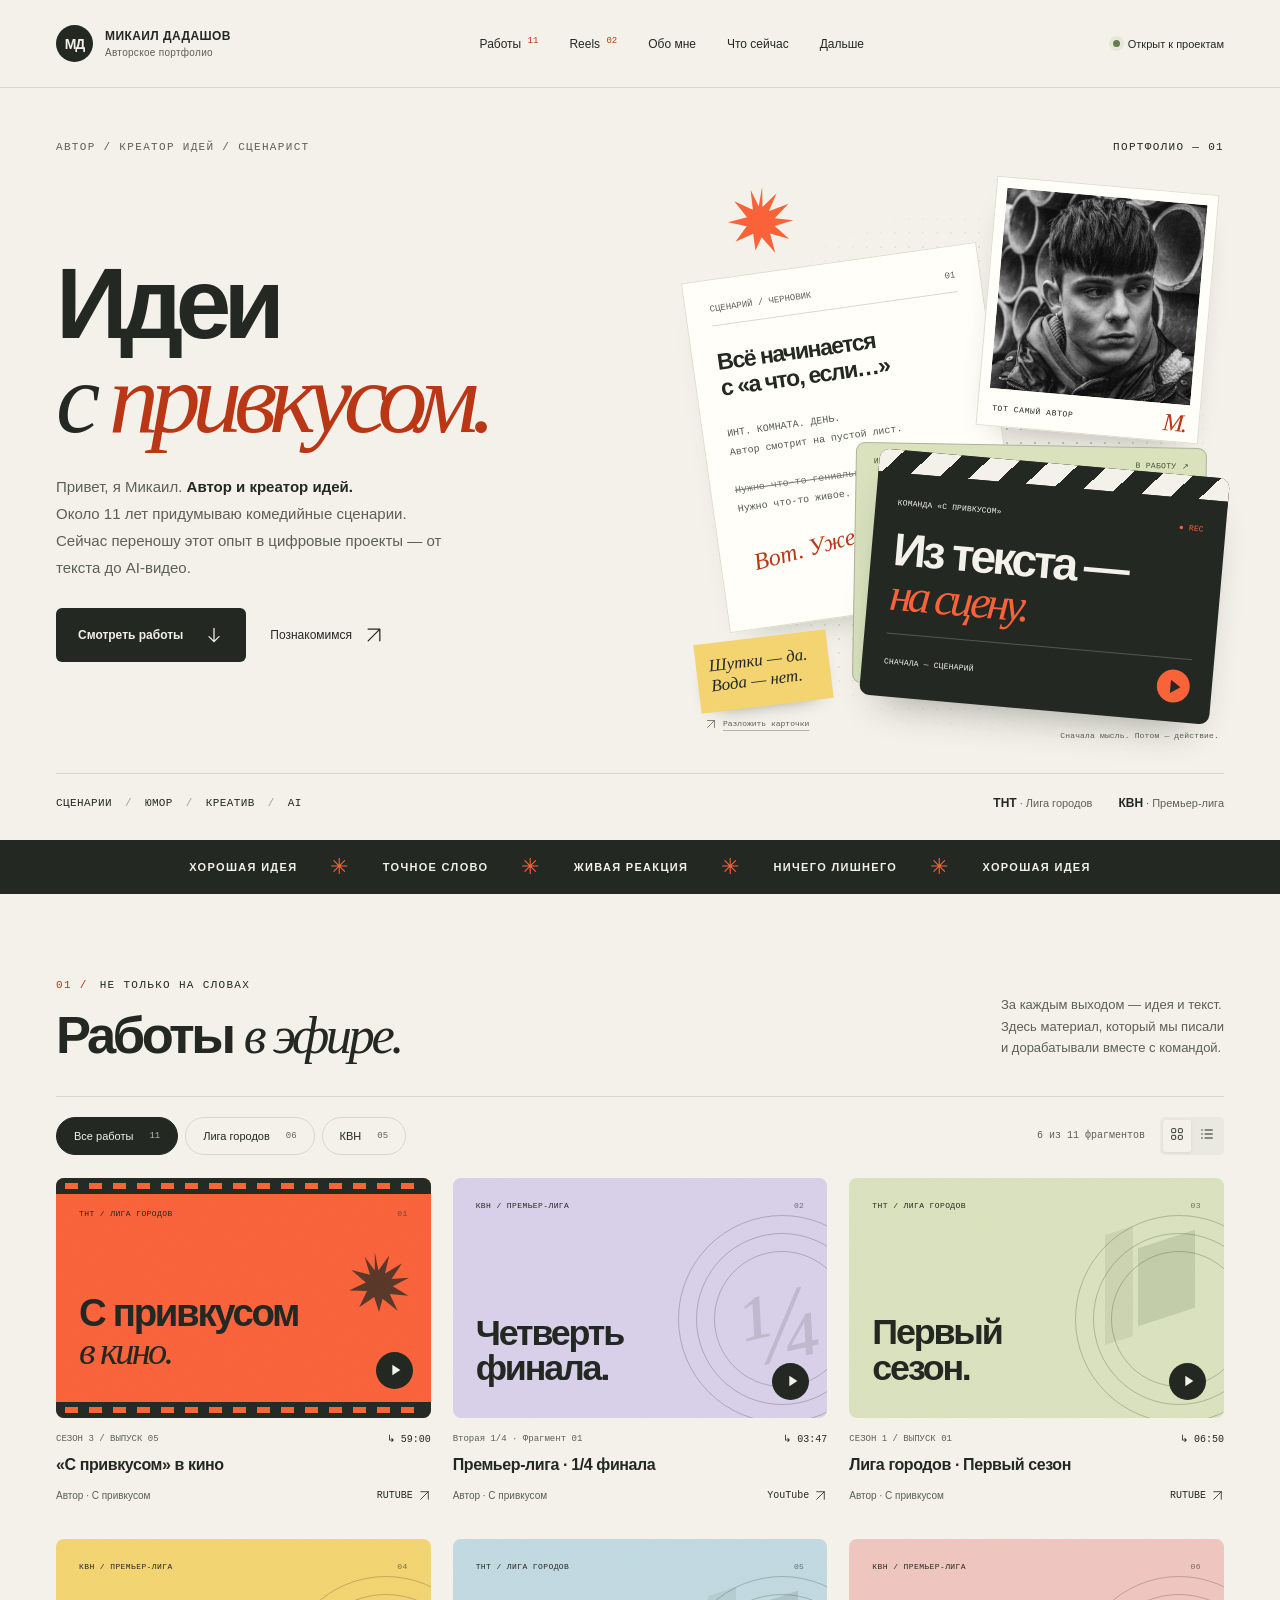
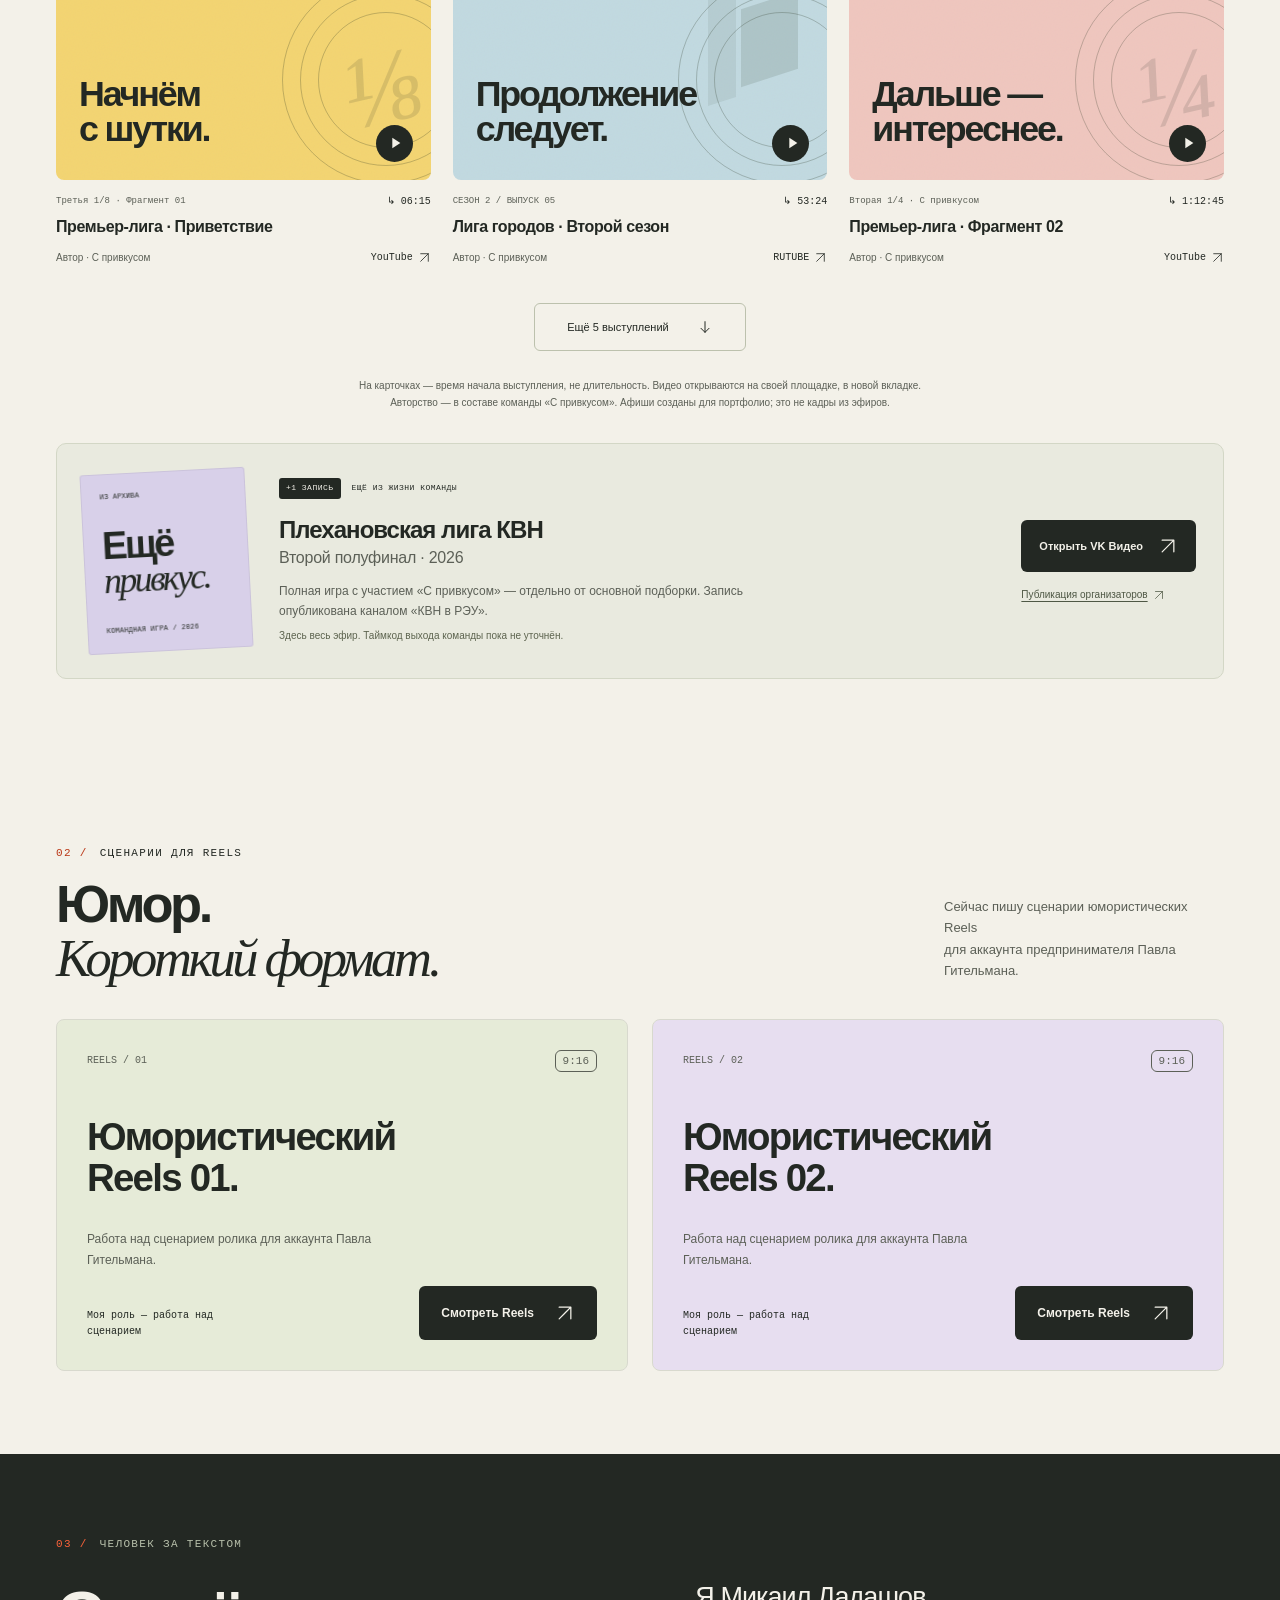
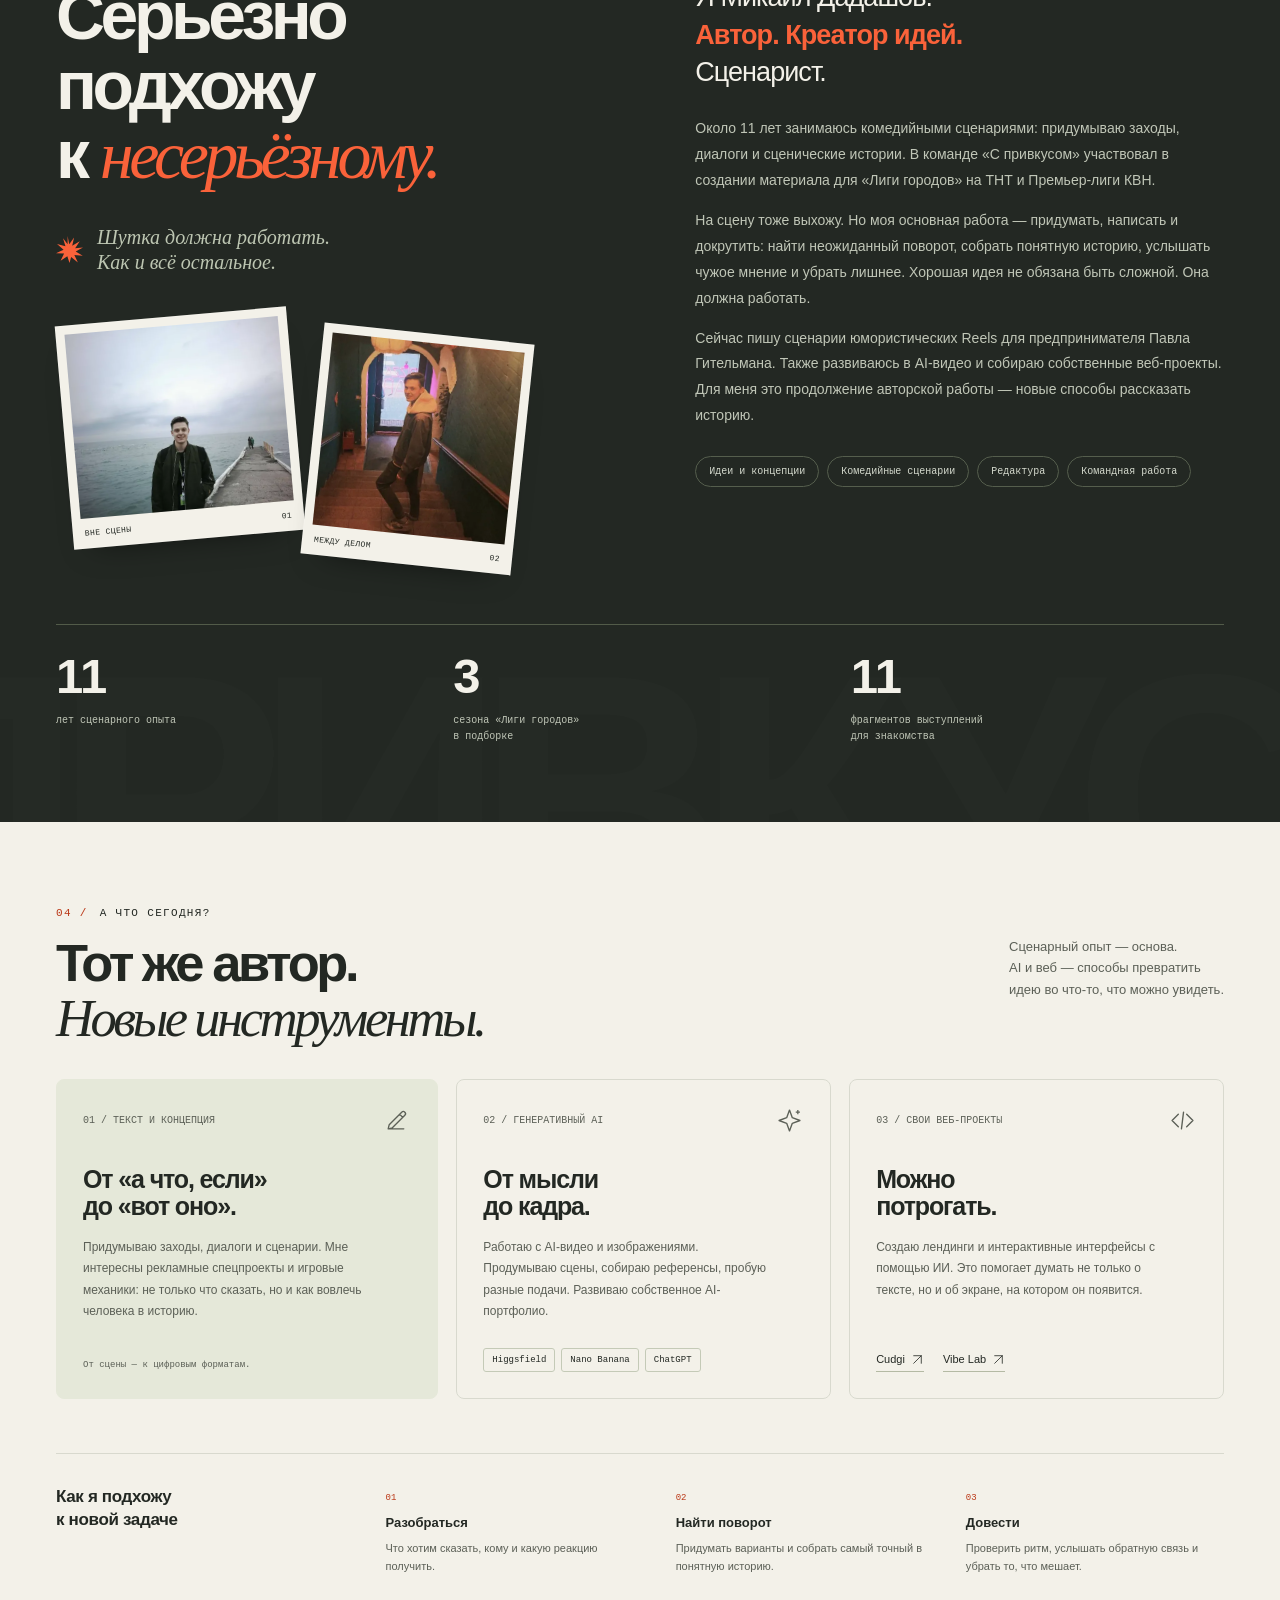
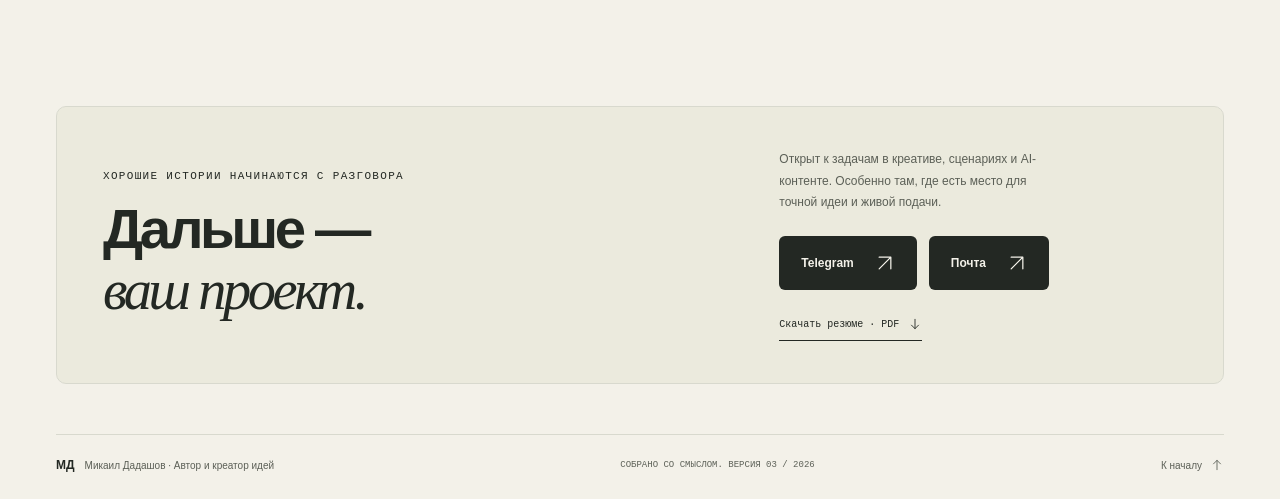
==== commit 3d837229: "Speed up and improve accessibility of the home page - Resize portrait (382 KB -> 53 KB) and About ph" ====
--- a/index.html
+++ b/index.html
@@ -5,20 +5,28 @@
 <meta charset="utf-8"/>
 <meta content="width=device-width, initial-scale=1" name="viewport"/>
 <meta content="#f3f1e9" name="theme-color"/>
-<meta content="Микаил Дадашов — автор, креатор идей, сценарист. Около 11 лет в комедии. Тексты и выступления команды «С привкусом», новые AI- и веб-проекты." name="description"/>
+<meta content="Микаил Дадашов — автор, креатор идей, сценарист. Около 11 лет в комедии. КВН, «Лига городов» и юмористические Reels для Павла Гительмана." name="description"/>
 <meta content="Микаил Дадашов — идеи с привкусом" property="og:title"/>
 <meta content="Автор. Креатор идей. Сценарист. Придумываю заходы, диалоги и истории — со сцены в цифровые форматы." property="og:description"/>
 <meta content="website" property="og:type"/>
 <meta content="light" name="color-scheme"/>
 <title>Микаил Дадашов — автор, сценарист, креатор идей</title>
-<meta name="description" content="Портфолио Микаила Дадашова: комедийные сценарии, выступления команды «С привкусом», креативные идеи и цифровые проекты."/>
-<meta property="og:type" content="website"/>
-<meta property="og:title" content="Микаил Дадашов — идеи с привкусом"/>
-<meta property="og:description" content="Автор, сценарист и креатор идей. Работы, опыт и контакты."/>
+<link rel="canonical" href="https://rumulzzzz-crypto.github.io/mikail-portfolio/"/>
+<meta property="og:url" content="https://rumulzzzz-crypto.github.io/mikail-portfolio/"/>
+<meta property="og:site_name" content="Микаил Дадашов — портфолио"/>
+<meta property="og:locale" content="ru_RU"/>
 <meta property="og:image" content="https://rumulzzzz-crypto.github.io/mikail-portfolio/assets/og-cover.jpg"/>
-<meta name="theme-color" content="#f9f8f2"/>
+<meta property="og:image:type" content="image/jpeg"/>
+<meta property="og:image:width" content="1440"/>
+<meta property="og:image:height" content="980"/>
+<meta property="og:image:alt" content="Микаил Дадашов — автор, креатор идей, сценарист"/>
+<meta name="twitter:card" content="summary_large_image"/>
+<meta name="twitter:title" content="Микаил Дадашов — идеи с привкусом"/>
+<meta name="twitter:description" content="Автор. Креатор идей. Сценарист. Придумываю заходы, диалоги и истории — со сцены в цифровые форматы."/>
+<meta name="twitter:image" content="https://rumulzzzz-crypto.github.io/mikail-portfolio/assets/og-cover.jpg"/>
+
 <link href="data:image/svg+xml,%3Csvg xmlns='http://www.w3.org/2000/svg' viewBox='0 0 80 80'%3E%3Crect width='80' height='80' rx='20' fill='%23fa623a'/%3E%3Cpath d='M19 56V24h7l14 20 14-20h7v32h-9V40L40 57 28 40v16z' fill='%23232823'/%3E%3C/svg%3E" rel="icon"/>
-<link rel="stylesheet" href="styles.css?v=20261014"/>
+<link rel="stylesheet" href="styles.css?v=20261021"/>
 </head>
 <body>
 <svg aria-hidden="true" style="position:absolute;width:0;height:0;overflow:hidden" xmlns="http://www.w3.org/2000/svg"><defs>
@@ -41,10 +49,10 @@
 <a class="skip" href="#works">Перейти к работам</a>
 <header class="header">
 <div class="wrap header-inner">
-<a aria-label="Микаил Дадашов — на главную" class="identity" href="#top"><div class="mark">МД</div><div class="identity-text">МИКАИЛ ДАДАШОВ<span>Авторское портфолио</span></div></a>
+<a class="identity" href="#top"><div aria-hidden="true" class="mark">МД</div><div class="identity-text">МИКАИЛ ДАДАШОВ<span>Авторское портфолио</span></div></a>
 <nav aria-label="Основная навигация" class="nav" id="navigation"><a href="#works">Работы <sup>11</sup></a><a href="#reels">Reels <sup>02</sup></a><a href="#about">Обо мне</a><a href="#now">Что сейчас</a><a href="#contact">Дальше</a></nav>
 <div class="availability"><span class="status-dot"></span>Открыт к проектам</div>
-<button aria-controls="navigation" aria-expanded="false" aria-label="Открыть меню" class="menu-toggle"><svg class="icon"><use href="#i-menu"></use></svg></button>
+<button aria-controls="navigation" aria-expanded="false" aria-label="Открыть меню" class="menu-toggle"><svg aria-hidden="true" class="icon"><use href="#i-menu"></use></svg></button>
 </div>
 </header>
 <main id="top">
@@ -53,15 +61,15 @@
 <div class="hero-main">
 <div class="hero-copy"><h1 id="hero-title"><span class="line">Идеи</span><span class="line with">с <span class="accent">привкусом.</span></span></h1>
 <p class="hero-caption">Привет, я Микаил. <strong>Автор и креатор идей.</strong><br/>Около 11 лет придумываю комедийные сценарии. Сейчас переношу этот опыт в цифровые проекты — от текста до AI-видео.</p>
-<div class="hero-actions"><a class="button" href="#works">Смотреть работы <svg class="icon"><use href="#i-down"></use></svg></a><a class="text-link" href="#about">Познакомимся <svg class="icon"><use href="#i-arrow"></use></svg></a></div>
+<div class="hero-actions"><a class="button" href="#works">Смотреть работы <svg aria-hidden="true" class="icon"><use href="#i-down"></use></svg></a><a class="text-link" href="#about">Познакомимся <svg aria-hidden="true" class="icon"><use href="#i-arrow"></use></svg></a></div>
 </div>
 <div aria-label="Автор, черновик и сцена: от идеи до готовой истории" class="hero-art" id="idea-collage">
 <div aria-hidden="true" class="dotfield"></div>
 <div aria-hidden="true" class="script-sheet"><div class="sheet-top"><span>СЦЕНАРИЙ / ЧЕРНОВИК</span><span>01</span></div><div class="sheet-heading">Всё начинается<br/>с «а что, если…»</div><div class="sheet-copy">ИНТ. КОМНАТА. ДЕНЬ.<br/>Автор смотрит на пустой лист.<br/><br/><span class="strike">Нужно что-то гениальное.</span><br/>Нужно что-то живое.</div><div class="pencil-mark">Вот. Уже лучше.</div></div><figure class="hero-portrait">
-<div class="portrait-photo"><img alt="Чёрно-белый портрет автора" decoding="async" fetchpriority="high" height="1000" src="assets/portrait.webp" width="1000"/></div>
+<div class="portrait-photo"><img alt="Микаил Дадашов, чёрно-белый портрет" decoding="async" height="520" src="assets/portrait.webp" width="520"/></div>
 <figcaption><span>ТОТ САМЫЙ АВТОР</span><span class="portrait-sign">М.</span></figcaption>
 </figure>
-<div aria-hidden="true" class="scene-sleeve"><span>ИДЕЯ № 01</span><span>В РАБОТУ ↗</span></div><a class="pullout-card" href="#works" aria-label="Смотреть 11 выступлений в портфолио"><span class="pullout-kicker">АВТОР · С ПРИВКУСОМ</span><strong>11 лет пишу<br/>для сцены.</strong><span class="pullout-copy">ТНТ · «Лига городов»<br/>КВН · Премьер-лига</span><span class="pullout-action">Смотреть 11 работ <svg class="icon" aria-hidden="true"><use href="#i-arrow"></use></svg></span></a><a aria-label="Перейти к выступлениям команды «С привкусом»" class="scene-card" href="#works"><div aria-hidden="true" class="clapper"></div><div class="scene-inner"><div class="scene-meta"><span>КОМАНДА «С ПРИВКУСОМ»</span><b>● REC</b></div><div class="scene-title">Из текста —<br/><span class="serif">на сцену.</span></div><div class="scene-bottom"><span>СНАЧАЛА — СЦЕНАРИЙ</span><span class="scene-play"><svg class="icon"><use href="#i-play"></use></svg></span></div></div></a>
+<div aria-hidden="true" class="scene-sleeve"><span>ИДЕЯ № 01</span><span>В РАБОТУ ↗</span></div><a class="pullout-card" href="#works" aria-label="Смотреть 11 выступлений в портфолио"><span class="pullout-kicker">АВТОР · С ПРИВКУСОМ</span><strong>11 лет пишу<br/>для сцены.</strong><span class="pullout-copy">ТНТ · «Лига городов»<br/>КВН · Премьер-лига</span><span class="pullout-action">Смотреть 11 работ <svg class="icon" aria-hidden="true"><use href="#i-arrow"></use></svg></span></a><a class="scene-card" href="#works"><div aria-hidden="true" class="clapper"></div><div class="scene-inner"><div aria-hidden="true" class="scene-meta"><span>КОМАНДА «С ПРИВКУСОМ»</span><b>● REC</b></div><div class="scene-title">Из текста —<br/><span class="serif">на сцену.</span><span class="visually-hidden"> Выступления команды «С привкусом»</span></div><div aria-hidden="true" class="scene-bottom"><span>СНАЧАЛА — СЦЕНАРИЙ</span><span class="scene-play"><svg aria-hidden="true" class="icon"><use href="#i-play"></use></svg></span></div></div></a>
 <div aria-hidden="true" class="note-sticker">Шутки — да.<br/>Вода — нет.</div>
 <svg aria-hidden="true" class="hero-spark"><use href="#i-spark"></use></svg>
 <span class="hero-art-caption">Сначала мысль. Потом — действие.</span>
@@ -72,7 +80,7 @@
 <div aria-hidden="true" class="belt"><div class="belt-content"><span>ХОРОШАЯ ИДЕЯ</span><span class="asterisk">✳</span><span>ТОЧНОЕ СЛОВО</span><span class="asterisk">✳</span><span>ЖИВАЯ РЕАКЦИЯ</span><span class="asterisk">✳</span><span>НИЧЕГО ЛИШНЕГО</span><span class="asterisk">✳</span><span>ХОРОШАЯ ИДЕЯ</span></div></div>
 <section aria-labelledby="works-title" class="section wrap" id="works">
 <div class="section-heading"><div><div class="eyebrow"><span class="section-number">01 /</span>Не только на словах</div><h2 id="works-title">Работы <span class="serif">в эфире.</span></h2></div><p class="section-intro">За каждым выходом — идея и текст.<br/>Здесь материал, который мы писали<br/>и дорабатывали вместе с командой.</p></div>
-<div class="filterbar"><div aria-label="Фильтр выступлений" class="filters" role="group"><button aria-pressed="true" class="filter" data-filter="all">Все работы <span>11</span></button><button aria-pressed="false" class="filter" data-filter="liga">Лига городов <span>06</span></button><button aria-pressed="false" class="filter" data-filter="kvn">КВН <span>05</span></button></div><div class="view-controls"><span class="results-count" id="results-count" role="status">6 из 11 фрагментов</span><div aria-label="Вид каталога" class="view-switch" role="group"><button aria-label="Карточки" aria-pressed="true" class="view-button" data-view="grid"><svg class="icon"><use href="#i-grid"></use></svg></button><button aria-label="Список" aria-pressed="false" class="view-button" data-view="list"><svg class="icon"><use href="#i-list"></use></svg></button></div></div></div>
+<div class="filterbar"><div aria-label="Фильтр выступлений" class="filters" role="group"><button aria-pressed="true" class="filter" data-filter="all">Все работы <span>11</span></button><button aria-pressed="false" class="filter" data-filter="liga">Лига городов <span>06</span></button><button aria-pressed="false" class="filter" data-filter="kvn">КВН <span>05</span></button></div><div class="view-controls"><span class="results-count" id="results-count" role="status">6 из 11 фрагментов</span><div aria-label="Вид каталога" class="view-switch" role="group"><button aria-label="Карточки" aria-pressed="true" class="view-button" data-view="grid"><svg aria-hidden="true" class="icon"><use href="#i-grid"></use></svg></button><button aria-label="Список" aria-pressed="false" class="view-button" data-view="list"><svg aria-hidden="true" class="icon"><use href="#i-list"></use></svg></button></div></div></div>
 <div class="season-row" hidden="" id="season-row"><label for="season-filter">СЕЗОН</label><select id="season-filter"><option value="all">Все сезоны</option><option value="1">Первый сезон</option><option value="2">Второй сезон</option><option value="3">Третий сезон</option></select></div>
 <div aria-label="Коллекция выступлений" class="video-grid" id="video-grid"></div>
 <noscript><div class="noscript-links"><p><a href="https://rutube.ru/video/2654bdf628ed815ee4c945c7016802ca/?t=3540" rel="noopener noreferrer" target="_blank">Лига городов · Сезон 3 · Выпуск 5 — 59:00 ↗</a></p>
@@ -86,7 +94,7 @@
 <p><a href="https://rutube.ru/video/e3b55be9ae020a7b111e8fa1a87a35d6/?t=1838" rel="noopener noreferrer" target="_blank">ТНТ · Сезон 2 · Выпуск 8 — 30:38 ↗</a></p>
 <p><a href="https://www.youtube.com/watch?v=ffbW_Wb3frU&amp;t=4645s" rel="noopener noreferrer" target="_blank">КВН 2026 · Третья 1/8 · С привкусом — 1:17:25 ↗</a></p>
 <p><a href="https://www.youtube.com/watch?v=MtnbgriCPc8&amp;t=5833s" rel="noopener noreferrer" target="_blank">КВН 2026 · Вторая 1/4 · С привкусом — 1:37:13 ↗</a></p></div></noscript>
-<div class="show-more-wrap" id="show-more-wrap"><button class="show-more" id="show-more">Ещё 5 выступлений <svg class="icon"><use href="#i-down"></use></svg></button></div>
+<div class="show-more-wrap" id="show-more-wrap"><button class="show-more" id="show-more">Ещё 5 выступлений <svg aria-hidden="true" class="icon"><use href="#i-down"></use></svg></button></div>
 <p class="source-note">На карточках — время начала выступления, не длительность. Видео открываются на своей площадке, в новой вкладке.<span>Авторство — в составе команды «С привкусом». Афиши созданы для портфолио; это не кадры из эфиров.</span></p>
 <aside aria-labelledby="archive-title" class="team-archive">
 <div aria-hidden="true" class="archive-stamp"><span>ИЗ АРХИВА</span><strong>Ещё<br/><i>привкус.</i></strong><span>КОМАНДНАЯ ИГРА / 2026</span></div>
@@ -104,33 +112,33 @@
 <section aria-labelledby="reels-title" class="section wrap reels" id="reels">
 <div class="section-heading"><div><div class="eyebrow"><span class="section-number">02 /</span>Сценарии для Reels</div><h2 id="reels-title">Юмор.<br/><span class="serif">Короткий формат.</span></h2></div><p class="section-intro">Сейчас пишу сценарии юмористических Reels<br/>для аккаунта предпринимателя Павла Гительмана.</p></div>
 <div class="reels-grid">
-<article class="now-card reel-card"><div class="now-card-top"><span>REELS / 01</span><span class="reel-format">9:16</span></div><h3>Юмористический<br/>Reels 01.</h3><p>Работа над сценарием ролика для аккаунта Павла Гительмана.</p><div class="reel-bottom"><span class="reel-credit">Моя роль — работа над сценарием</span><a class="button reel-link" href="https://www.instagram.com/reel/DeZnAQ9vqkB/" rel="noopener noreferrer" target="_blank" aria-label="Смотреть первый Reels Павла Гительмана в Instagram">Смотреть Reels <svg class="icon" aria-hidden="true"><use href="#i-arrow"></use></svg></a></div></article>
-<article class="now-card reel-card reel-card-second"><div class="now-card-top"><span>REELS / 02</span><span class="reel-format">9:16</span></div><h3>Юмористический<br/>Reels 02.</h3><p>Работа над сценарием ролика для аккаунта Павла Гительмана.</p><div class="reel-bottom"><span class="reel-credit">Моя роль — работа над сценарием</span><a class="button reel-link" href="https://www.instagram.com/reel/DeYbvWTppZU/" rel="noopener noreferrer" target="_blank" aria-label="Смотреть второй Reels Павла Гительмана в Instagram">Смотреть Reels <svg class="icon" aria-hidden="true"><use href="#i-arrow"></use></svg></a></div></article>
+<article class="now-card reel-card"><div class="now-card-top"><span>REELS / 01</span><span class="reel-format">9:16</span></div><h3>Юмористический<br/>Reels 01.</h3><p>Работа над сценарием ролика для аккаунта Павла Гительмана.</p><div class="reel-bottom"><span class="reel-credit">Моя роль — работа над сценарием</span><a class="button reel-link" href="https://www.instagram.com/reel/DeZnAQ9vqkB/" rel="noopener noreferrer" target="_blank" aria-label="Смотреть Reels 01 Павла Гительмана в Instagram">Смотреть Reels <svg class="icon" aria-hidden="true"><use href="#i-arrow"></use></svg></a></div></article>
+<article class="now-card reel-card reel-card-second"><div class="now-card-top"><span>REELS / 02</span><span class="reel-format">9:16</span></div><h3>Юмористический<br/>Reels 02.</h3><p>Работа над сценарием ролика для аккаунта Павла Гительмана.</p><div class="reel-bottom"><span class="reel-credit">Моя роль — работа над сценарием</span><a class="button reel-link" href="https://www.instagram.com/reel/DeYbvWTppZU/" rel="noopener noreferrer" target="_blank" aria-label="Смотреть Reels 02 Павла Гительмана в Instagram">Смотреть Reels <svg class="icon" aria-hidden="true"><use href="#i-arrow"></use></svg></a></div></article>
 </div></section>
 <section aria-labelledby="about-title" class="about" id="about">
 <div class="wrap"><div class="about-layout"><div class="about-identity"><div class="eyebrow"><span class="section-number">03 /</span>Человек за текстом</div><h2 id="about-title">Серьёзно<br/>подхожу<br/>к <em>несерьёзному.</em></h2><div class="about-quote"><svg aria-hidden="true" class="quote-star"><use href="#i-spark"></use></svg><p>Шутка должна работать.<br/>Как и всё остальное.</p></div><div aria-label="Личные фотографии" class="about-photos">
-<figure class="about-photo sea-photo"><img alt="На берегу моря, рядом с пирсом" decoding="async" height="825" loading="lazy" src="assets/outside.webp" width="1100"/><figcaption><span>ВНЕ СЦЕНЫ</span><span>01</span></figcaption></figure>
-<figure class="about-photo stairs-photo"><img alt="Неформальная фотография на лестнице" decoding="async" height="640" loading="lazy" src="assets/stairs.webp" width="640"/><figcaption><span>МЕЖДУ ДЕЛОМ</span><span>02</span></figcaption></figure>
+<figure class="about-photo sea-photo"><img alt="Микаил Дадашов на берегу моря, рядом с пирсом" decoding="async" height="450" loading="lazy" src="assets/outside.webp" width="600"/><figcaption><span>ВНЕ СЦЕНЫ</span><span>01</span></figcaption></figure>
+<figure class="about-photo stairs-photo"><img alt="Микаил Дадашов на лестнице, неформальное фото" decoding="async" height="480" loading="lazy" src="assets/stairs.webp" width="480"/><figcaption><span>МЕЖДУ ДЕЛОМ</span><span>02</span></figcaption></figure>
 </div></div>
 <div class="about-story"><p class="about-lead">Я Микаил Дадашов.<br/><strong>Автор. Креатор идей.</strong><br/>Сценарист.</p><p class="about-text">Около 11 лет занимаюсь комедийными сценариями: придумываю заходы, диалоги и сценические истории. В команде «С привкусом» участвовал в создании материала для «Лиги городов» на ТНТ и Премьер-лиги КВН.</p><p class="about-text">На сцену тоже выхожу. Но моя основная работа — придумать, написать и докрутить: найти неожиданный поворот, собрать понятную историю, услышать чужое мнение и убрать лишнее. Хорошая идея не обязана быть сложной. Она должна работать.</p><p class="about-text">Сейчас пишу сценарии юмористических Reels для предпринимателя Павла Гительмана. Также развиваюсь в AI-видео и собираю собственные веб-проекты. Для меня это продолжение авторской работы — новые способы рассказать историю.</p><div class="about-tags"><span>Идеи и концепции</span><span>Комедийные сценарии</span><span>Редактура</span><span>Командная работа</span></div></div>
-</div><div class="about-metrics"><div><div class="metric-value">11</div><div class="metric-name">лет сценарного опыта</div></div><div><div class="metric-value">3</div><div class="metric-name">сезона «Лиги городов»<br/>в подборке</div></div><div><div class="metric-value">11</div><div class="metric-name">фрагментов выступлений<br/>для знакомства</div></div></div></div><div aria-hidden="true" class="about-ghost">ПРИВКУС.</div>
+</div><div class="about-metrics"><div><div class="metric-value">11</div><div class="metric-name">лет сценарного опыта</div></div><div><div class="metric-value">3</div><div class="metric-name">сезона «Лиги городов»<br/>в подборке</div></div><div><div class="metric-value">11</div><div class="metric-name">фрагментов выступлений<br/>для знакомства</div></div></div></div><div aria-hidden="true" class="about-ghost" data-text="ПРИВКУС."></div>
 </section>
 <section aria-labelledby="now-title" class="section wrap now" id="now"><div class="section-heading"><div><div class="eyebrow"><span class="section-number">04 /</span>А что сегодня?</div><h2 id="now-title">Тот же автор.<br/><span class="serif">Новые инструменты.</span></h2></div><p class="section-intro">Сценарный опыт — основа.<br/>AI и веб — способы превратить<br/>идею во что-то, что можно увидеть.</p></div>
-<div class="now-grid"><article class="now-card dark"><div class="now-card-top"><span>01 / ТЕКСТ И КОНЦЕПЦИЯ</span><span class="now-icon"><svg class="icon"><use href="#i-pen"></use></svg></span></div><h3>От «а что, если»<br/>до «вот оно».</h3><p>Придумываю заходы, диалоги и сценарии. Мне интересны рекламные спецпроекты и игровые механики: не только что сказать, но и как вовлечь человека в историю.</p><div class="coming-note">От сцены — к цифровым форматам.</div></article><article class="now-card"><div class="now-card-top"><span>02 / ГЕНЕРАТИВНЫЙ AI</span><span class="now-icon"><svg class="icon"><use href="#i-magic"></use></svg></span></div><h3>От мысли<br/>до кадра.</h3><p>Работаю с AI-видео и изображениями. Продумываю сцены, собираю референсы, пробую разные подачи. Развиваю собственное AI-портфолио.</p><div class="toolchips"><span>Higgsfield</span><span>Nano Banana</span><span>ChatGPT</span></div></article><article class="now-card"><div class="now-card-top"><span>03 / СВОИ ВЕБ-ПРОЕКТЫ</span><span class="now-icon"><svg class="icon"><use href="#i-code"></use></svg></span></div><h3>Можно<br/>потрогать.</h3><p>Создаю лендинги и интерактивные интерфейсы с помощью ИИ. Это помогает думать не только о тексте, но и об экране, на котором он появится.</p><div class="mini-work-links"><a href="https://quji-zeta.vercel.app" rel="noopener noreferrer" target="_blank">Cudgi <svg class="icon"><use href="#i-arrow"></use></svg></a><a href="https://vibe-lab-sepia.vercel.app/index.html" rel="noopener noreferrer" target="_blank">Vibe Lab <svg class="icon"><use href="#i-arrow"></use></svg></a></div></article></div>
+<div class="now-grid"><article class="now-card dark"><div class="now-card-top"><span>01 / ТЕКСТ И КОНЦЕПЦИЯ</span><span class="now-icon"><svg aria-hidden="true" class="icon"><use href="#i-pen"></use></svg></span></div><h3>От «а что, если»<br/>до «вот оно».</h3><p>Придумываю заходы, диалоги и сценарии. Мне интересны рекламные спецпроекты и игровые механики: не только что сказать, но и как вовлечь человека в историю.</p><div class="coming-note">От сцены — к цифровым форматам.</div></article><article class="now-card"><div class="now-card-top"><span>02 / ГЕНЕРАТИВНЫЙ AI</span><span class="now-icon"><svg aria-hidden="true" class="icon"><use href="#i-magic"></use></svg></span></div><h3>От мысли<br/>до кадра.</h3><p>Работаю с AI-видео и изображениями. Продумываю сцены, собираю референсы, пробую разные подачи. Развиваю собственное AI-портфолио.</p><div class="toolchips"><span>Higgsfield</span><span>Nano Banana</span><span>ChatGPT</span></div></article><article class="now-card"><div class="now-card-top"><span>03 / СВОИ ВЕБ-ПРОЕКТЫ</span><span class="now-icon"><svg aria-hidden="true" class="icon"><use href="#i-code"></use></svg></span></div><h3>Можно<br/>потрогать.</h3><p>Создаю лендинги и интерактивные интерфейсы с помощью ИИ. Это помогает думать не только о тексте, но и об экране, на котором он появится.</p><div class="mini-work-links"><a href="https://quji-zeta.vercel.app" rel="noopener noreferrer" target="_blank">Cudgi <svg aria-hidden="true" class="icon"><use href="#i-arrow"></use></svg></a><a href="https://vibe-lab-sepia.vercel.app/index.html" rel="noopener noreferrer" target="_blank">Vibe Lab <svg aria-hidden="true" class="icon"><use href="#i-arrow"></use></svg></a></div></article></div>
 <div class="process"><h3 class="process-title">Как я подхожу<br/>к новой задаче</h3><div class="process-steps"><div class="process-step"><small>01</small><h3>Разобраться</h3><p>Что хотим сказать, кому и какую реакцию получить.</p></div><div class="process-step"><small>02</small><h3>Найти поворот</h3><p>Придумать варианты и собрать самый точный в понятную историю.</p></div><div class="process-step"><small>03</small><h3>Довести</h3><p>Проверить ритм, услышать обратную связь и убрать то, что мешает.</p></div></div></div>
 </section>
-<section aria-labelledby="contact-title" class="finale wrap" id="contact"><div class="finale-box"><div><div class="eyebrow">Хорошие истории начинаются с разговора</div><h2 id="contact-title">Дальше —<br/><em>ваш проект.</em></h2></div><div class="finale-right"><p>Открыт к задачам в креативе, сценариях и AI-контенте. Особенно там, где есть место для точной идеи и живой подачи.</p><div class="contact-links" hidden="" id="contact-links"></div><a class="resume-download" href="Mikail_Dadashov_Resume.pdf" download>Скачать резюме · PDF <svg class="icon" aria-hidden="true"><use href="#i-down"></use></svg></a><div class="contact-placeholder" id="contact-placeholder"><svg class="icon"><use href="#i-mail"></use></svg>Контакты добавим в следующей версии</div></div></div></section>
+<section aria-labelledby="contact-title" class="finale wrap" id="contact"><div class="finale-box"><div><div class="eyebrow">Хорошие истории начинаются с разговора</div><h2 id="contact-title">Дальше —<br/><em>ваш проект.</em></h2></div><div class="finale-right"><p>Открыт к задачам в креативе, сценариях и AI-контенте. Особенно там, где есть место для точной идеи и живой подачи.</p><div class="contact-links" hidden="" id="contact-links"></div><a class="resume-download" href="Mikail_Dadashov_Resume.pdf" download>Скачать резюме · PDF <svg class="icon" aria-hidden="true"><use href="#i-down"></use></svg></a><div class="contact-placeholder" id="contact-placeholder"><svg aria-hidden="true" class="icon"><use href="#i-mail"></use></svg>Контакты добавим в следующей версии</div></div></div></section>
 </main>
 <footer class="footer wrap"><div class="footer-left"><span class="mini-mark">МД</span><span>Микаил Дадашов · Автор и креатор идей</span></div><span class="footer-version">СОБРАНО СО СМЫСЛОМ. ВЕРСИЯ 03 / 2026</span><a class="top-link" href="#top">К началу <svg class="icon" style="transform:rotate(180deg)"><use href="#i-down"></use></svg></a></footer>
 <dialog aria-labelledby="modal-title" class="video-modal" id="video-modal">
 <div class="modal-box">
-<div class="modal-head"><div><div class="modal-kicker" id="modal-kicker"></div><h2 id="modal-title"></h2></div><button aria-label="Закрыть карточку выступления" class="modal-close" id="modal-close"><svg class="icon"><use href="#i-close"></use></svg></button></div>
+<div class="modal-head"><div><div class="modal-kicker" id="modal-kicker"></div><h2 id="modal-title"></h2></div><button aria-label="Закрыть карточку выступления" class="modal-close" id="modal-close"><svg aria-hidden="true" class="icon"><use href="#i-close"></use></svg></button></div>
 <div class="modal-player" id="modal-player"></div>
-<div class="modal-body"><div><div class="eyebrow">Моя роль</div><div class="modal-role">Автор в составе команды</div><p class="modal-description" id="modal-description">Участвовал в создании сценарного материала команды «С привкусом». Над номерами работали вместе с другими авторами и участниками. В этих выступлениях также выходил на сцену.</p></div><div class="modal-actions"><a class="button" id="modal-external" rel="noopener noreferrer" target="_blank"><span id="modal-external-label"></span><svg class="icon"><use href="#i-arrow"></use></svg></a><div class="modal-utility"><button class="utility-button" id="copy-link"><svg class="icon"><use href="#i-copy"></use></svg>Скопировать ссылку</button><button class="utility-button" id="copy-time"><svg class="icon"><use href="#i-copy"></use></svg>Скопировать таймкод</button></div><input aria-label="Ссылка для ручного копирования" class="copy-fallback" hidden="" id="copy-fallback" readonly=""/><p class="modal-fallback" id="modal-fallback"></p><a class="modal-source-link" id="modal-source" rel="noopener noreferrer" target="_blank">Открыть полный выпуск без таймкода <svg aria-hidden="true" class="icon"><use href="#i-arrow"></use></svg></a></div></div>
-<div class="modal-nav"><button id="previous-video"><svg class="icon"><use href="#i-left"></use></svg>Предыдущее</button><small id="modal-count"></small><button id="next-video">Следующее<svg class="icon"><use href="#i-right"></use></svg></button></div>
+<div class="modal-body"><div><div class="eyebrow">Моя роль</div><div class="modal-role">Автор в составе команды</div><p class="modal-description" id="modal-description">Участвовал в создании сценарного материала команды «С привкусом». Над номерами работали вместе с другими авторами и участниками. В этих выступлениях также выходил на сцену.</p></div><div class="modal-actions"><a class="button" id="modal-external" rel="noopener noreferrer" target="_blank"><span id="modal-external-label"></span><svg aria-hidden="true" class="icon"><use href="#i-arrow"></use></svg></a><div class="modal-utility"><button class="utility-button" id="copy-link"><svg aria-hidden="true" class="icon"><use href="#i-copy"></use></svg>Скопировать ссылку</button><button class="utility-button" id="copy-time"><svg aria-hidden="true" class="icon"><use href="#i-copy"></use></svg>Скопировать таймкод</button></div><input aria-label="Ссылка для ручного копирования" class="copy-fallback" hidden="" id="copy-fallback" readonly=""/><p class="modal-fallback" id="modal-fallback"></p><a class="modal-source-link" id="modal-source" rel="noopener noreferrer" target="_blank">Открыть полный выпуск без таймкода <svg aria-hidden="true" class="icon"><use href="#i-arrow"></use></svg></a></div></div>
+<div class="modal-nav"><button id="previous-video"><svg aria-hidden="true" class="icon"><use href="#i-left"></use></svg>Предыдущее</button><small id="modal-count"></small><button id="next-video">Следующее<svg aria-hidden="true" class="icon"><use href="#i-right"></use></svg></button></div>
 </div>
 </dialog>
 <div aria-live="polite" class="toast" id="toast" role="status"></div>
-<script src="app.js?v=20261014" defer></script>
+<script src="app.js?v=20261021" defer></script>
 </body>
 </html>
--- a/styles.css
+++ b/styles.css
@@ -1,10 +1,10 @@
-:root{--paper:#f3f1e9;--ink:#232823;--muted:#676b62;--line:#d8d9ce;--orange:#fa623a;--orange-dark:#ba3716;--white:#fffef8;--sage:#d9e2bd;--lilac:#d8d0e9;--yellow:#f3d471;--blue:#c1d9e0;--pink:#efc6be;--radius:14px;--max:1328px;--font:'Inter','Inter Display',Arial,Helvetica,sans-serif;--mono:'SFMono-Regular',Consolas,'Liberation Mono',monospace}
+:root{--paper:#f3f1e9;--ink:#232823;--muted:#5c6057;--line:#d8d9ce;--orange:#fa623a;--orange-dark:#ba3716;--white:#fffef8;--sage:#d9e2bd;--lilac:#d8d0e9;--yellow:#f3d471;--blue:#c1d9e0;--pink:#efc6be;--radius:14px;--max:1328px;--font:'Inter','Inter Display',Arial,Helvetica,sans-serif;--mono:'SFMono-Regular',Consolas,'Liberation Mono',monospace}
 *{box-sizing:border-box}html{scroll-behavior:smooth;scroll-padding-top:92px}body{margin:0;background:var(--paper);color:var(--ink);font-family:var(--font);font-size:16px;-webkit-font-smoothing:antialiased}body.locked{overflow:hidden}::selection{background:var(--orange);color:var(--ink)}button,a{-webkit-tap-highlight-color:transparent}a{color:inherit;text-decoration:none}button,input,select{font:inherit}button{color:inherit;cursor:pointer}button:disabled{cursor:default}button,a{touch-action:manipulation}button:focus-visible,a:focus-visible,select:focus-visible,summary:focus-visible{outline:3px solid var(--orange-dark);outline-offset:5px}svg{display:block}h1,h2,h3,p{margin:0}button{border:0}button:not(.plain){-webkit-appearance:none}img{max-width:100%}.wrap{width:calc(100% - 112px);max-width:var(--max);margin-inline:auto}.eyebrow{font:11px/1.5 var(--mono);letter-spacing:.12em;text-transform:uppercase}.small-label{font:10px/1.5 var(--mono);letter-spacing:.08em;text-transform:uppercase}.icon{width:20px;height:20px;display:inline-block;flex:0 0 auto}.skip{position:fixed;z-index:150;top:-100px;left:20px;background:var(--orange);padding:16px;border-radius:8px}.skip:focus{top:16px}.hidden,[hidden]{display:none!important}
 /* Header */
 .header{position:sticky;top:0;z-index:30;background:rgba(243,241,233,.96);backdrop-filter:blur(18px);border-bottom:1px solid var(--line)}.header-inner{height:87px;display:flex;align-items:center;justify-content:space-between;gap:24px}.identity{display:flex;align-items:center;gap:12px;flex-shrink:0}.mark{width:37px;height:37px;background:var(--ink);color:var(--paper);border-radius:50%;display:grid;place-items:center;font-size:14px;font-weight:800;letter-spacing:-.07em}.identity-text{font-size:12px;font-weight:750;letter-spacing:.035em;line-height:1.35}.identity-text span{display:block;font-size:10px;font-weight:400;letter-spacing:.03em;color:var(--muted);margin-top:2px}.nav{display:flex;gap:31px;align-items:center;font-size:12px}.nav a{position:relative;padding:8px 0}.nav a:after{content:'';position:absolute;bottom:3px;left:0;width:0;height:1px;background:var(--ink);transition:width .2s}.nav a:hover:after{width:100%}.nav sup{font:9px var(--mono);color:var(--orange-dark);margin-left:3px}.availability{display:flex;gap:8px;align-items:center;font-size:11px}.status-dot{width:7px;height:7px;border-radius:50%;background:#697b49;box-shadow:0 0 0 4px #e4e8d8;flex-shrink:0}.menu-toggle{display:none;background:transparent;padding:8px}
 /* Hero */
 .hero{padding-top:51px;position:relative}.hero-meta{display:flex;align-items:center;justify-content:space-between;color:var(--muted)}.hero-meta .folio-index{color:var(--ink)}.hero-main{display:grid;grid-template-columns:1.25fr 1fr;gap:40px;align-items:center;min-height:566px;padding:36px 0 51px}.hero h1{font-size:clamp(72px,7.8vw,114px);line-height:.95;letter-spacing:-.077em;font-weight:850;position:relative;z-index:2}.hero h1 .line{display:block}.hero h1 .with{font-family:Georgia,'Times New Roman',serif;font-style:italic;font-weight:400;letter-spacing:-.082em}.hero h1 .accent{color:var(--orange-dark)}.hero-caption{font-size:15px;line-height:1.75;max-width:358px;margin-top:27px;color:var(--muted)}.hero-caption strong{font-weight:550;color:var(--ink)}.hero-actions{display:flex;align-items:center;gap:24px;margin-top:27px}.button{display:inline-flex;align-items:center;justify-content:center;gap:21px;border-radius:6px;padding:17px 22px;background:var(--ink);color:var(--paper);font-size:12px;font-weight:600;min-height:48px;transition:transform .2s,background .2s}.button:hover{background:#3c4738;transform:translateY(-2px)}.button.orange{background:var(--orange);color:var(--ink)}.button.orange:hover{background:#ff7855}.text-link{display:inline-flex;align-items:center;gap:12px;font-size:12px;padding:12px 0}.text-link .icon{transition:transform .2s}.text-link:hover .icon{transform:translate(2px,2px)}
-.hero-art{height:475px;position:relative;isolation:isolate}.dotfield{position:absolute;inset:18px 0 0;background-image:radial-gradient(#bfc4b5 1px,transparent 1px);background-size:14px 14px;mask-image:radial-gradient(ellipse,black 35%,transparent 70%)}.script-sheet{position:absolute;width:70%;max-width:365px;height:349px;left:24px;top:35px;transform:rotate(-8deg);background:#fffef9;border:1px solid #deddd0;box-shadow:0 22px 35px -26px #535d4266;padding:24px 25px}.sheet-top{display:flex;justify-content:space-between;color:var(--muted);font:9px var(--mono);border-bottom:1px solid var(--line);padding-bottom:11px}.sheet-heading{font-size:23px;line-height:1.12;letter-spacing:-.06em;font-weight:750;margin-top:24px}.sheet-copy{font:11px/1.9 var(--mono);margin-top:22px;color:#555b50}.sheet-copy .strike{text-decoration:line-through;color:#888d7e}.pencil-mark{color:var(--orange-dark);font:italic 24px Georgia,serif;transform:rotate(-7deg);margin:11px 0 0 8px}.scene-card{position:absolute;width:75%;max-width:370px;right:0;top:115px;background:var(--ink);color:var(--paper);border-radius:10px;transform:rotate(6deg);box-shadow:0 25px 55px -20px #22282360;overflow:hidden;transition:transform .4s}.scene-card:hover{transform:rotate(3deg) translateY(-6px)}.clapper{height:30px;border-bottom:7px solid var(--ink);background:repeating-linear-gradient(-48deg,var(--paper) 0,var(--paper) 22px,#232823 22px,#232823 43px)}.scene-inner{padding:22px 25px 25px}.scene-meta{display:flex;justify-content:space-between;font:9px var(--mono);letter-spacing:.07em}.scene-meta b{color:var(--orange);font-weight:400}.scene-title{font-size:clamp(38px,4.2vw,57px);line-height:.96;letter-spacing:-.075em;margin:24px 0 20px;font-weight:800}.scene-title .serif{font:italic 1em/.95 Georgia,serif;color:var(--orange);letter-spacing:-.09em}.scene-bottom{border-top:1px solid #52584e;padding-top:15px;display:flex;align-items:center;justify-content:space-between;font:10px var(--mono)}.scene-play{display:grid;place-items:center;width:38px;height:38px;background:var(--orange);color:var(--ink);border-radius:50%}.scene-card:hover .scene-play{background:var(--paper)}.note-sticker{white-space:nowrap;position:absolute;z-index:3;left:1px;bottom:29px;background:var(--yellow);width:136px;height:73px;transform:rotate(-5deg);box-shadow:0 9px 22px -18px #3a4039;padding:13px 15px;font:italic 18px/1.15 Georgia,serif}.hero-spark{position:absolute;right:-6px;top:15px;width:100px;height:100px;color:var(--orange);transform:rotate(10deg);z-index:4}.hero-art-caption{position:absolute;right:10px;bottom:11px;font:9px var(--mono);letter-spacing:.02em;color:var(--muted)}
+.hero-art{height:475px;position:relative;isolation:isolate}.dotfield{position:absolute;inset:18px 0 0;background-image:radial-gradient(#bfc4b5 1px,transparent 1px);background-size:14px 14px;mask-image:radial-gradient(ellipse,black 35%,transparent 70%)}.script-sheet{position:absolute;width:70%;max-width:365px;height:349px;left:24px;top:35px;transform:rotate(-8deg);background:#fffef9;border:1px solid #deddd0;box-shadow:0 22px 35px -26px #535d4266;padding:24px 25px}.sheet-top{display:flex;justify-content:space-between;color:var(--muted);font:9px var(--mono);border-bottom:1px solid var(--line);padding-bottom:11px}.sheet-heading{font-size:23px;line-height:1.12;letter-spacing:-.06em;font-weight:750;margin-top:24px}.sheet-copy{font:11px/1.9 var(--mono);margin-top:22px;color:#555b50}.sheet-copy .strike{text-decoration:line-through;color:#73776b}.pencil-mark{color:var(--orange-dark);font:italic 24px Georgia,serif;transform:rotate(-7deg);margin:11px 0 0 8px}.scene-card{position:absolute;width:75%;max-width:370px;right:0;top:115px;background:var(--ink);color:var(--paper);border-radius:10px;transform:rotate(6deg);box-shadow:0 25px 55px -20px #22282360;overflow:hidden;transition:transform .4s}.scene-card:hover{transform:rotate(3deg) translateY(-6px)}.clapper{height:30px;border-bottom:7px solid var(--ink);background:repeating-linear-gradient(-48deg,var(--paper) 0,var(--paper) 22px,#232823 22px,#232823 43px)}.scene-inner{padding:22px 25px 25px}.scene-meta{display:flex;justify-content:space-between;font:9px var(--mono);letter-spacing:.07em}.scene-meta b{color:var(--orange);font-weight:400}.scene-title{font-size:clamp(38px,4.2vw,57px);line-height:.96;letter-spacing:-.075em;margin:24px 0 20px;font-weight:800}.scene-title .serif{font:italic 1em/.95 Georgia,serif;color:var(--orange);letter-spacing:-.09em}.scene-bottom{border-top:1px solid #52584e;padding-top:15px;display:flex;align-items:center;justify-content:space-between;font:10px var(--mono)}.scene-play{display:grid;place-items:center;width:38px;height:38px;background:var(--orange);color:var(--ink);border-radius:50%}.scene-card:hover .scene-play{background:var(--paper)}.note-sticker{white-space:nowrap;position:absolute;z-index:3;left:1px;bottom:29px;background:var(--yellow);width:136px;height:73px;transform:rotate(-5deg);box-shadow:0 9px 22px -18px #3a4039;padding:13px 15px;font:italic 18px/1.15 Georgia,serif}.hero-spark{position:absolute;right:-6px;top:15px;width:100px;height:100px;color:var(--orange);transform:rotate(10deg);z-index:4}.hero-art-caption{position:absolute;right:10px;bottom:11px;font:9px var(--mono);letter-spacing:.02em;color:var(--muted)}
 .hero-bottom{display:grid;grid-template-columns:1.25fr 1fr;border-top:1px solid var(--line);padding:22px 0 30px;gap:40px;align-items:center}.hero-bottom .roleline{font:11px var(--mono);letter-spacing:.035em;display:flex;align-items:center;gap:13px;flex-wrap:wrap}.roleline .separator{color:#a0a58f}.hero-bottom .proof{font-size:11px;color:var(--muted);display:flex;justify-content:flex-end;gap:26px;align-items:center}.hero-bottom .proof strong{color:var(--ink);font-weight:700;font-size:12px}
 /* Narrow title belt */
 .belt{border-top:1px solid var(--ink);border-bottom:1px solid var(--ink);background:var(--ink);color:var(--paper);overflow:hidden;padding:15px 0}.belt-content{display:flex;align-items:center;justify-content:center;gap:33px;white-space:nowrap;font-size:11px;letter-spacing:.12em;font-weight:600}.belt .asterisk{color:var(--orange);font-size:22px;line-height:1;font-weight:400}
@@ -23,8 +23,8 @@
 @keyframes cardIn{from{opacity:0;transform:translateY(8px)}to{opacity:1;transform:translateY(0)}}
 @media(min-width:1600px){.hero h1{font-size:127px}.hero-main{min-height:620px}.hero-art{height:500px}.script-sheet{left:50px}.scene-card{right:30px}.hero-spark{right:25px}.hero-art-caption{right:30px}.note-sticker{left:10px}}
 @media(max-width:1150px){.wrap{width:calc(100% - 72px)}.hero-main{gap:24px;grid-template-columns:1.2fr 1fr;min-height:505px}.hero h1{font-size:clamp(66px,8.2vw,99px)}.hero-art{height:422px}.script-sheet{height:310px;left:11px;top:35px;width:77%;padding:19px}.scene-card{width:80%;top:110px}.scene-inner{padding:17px 19px}.scene-title{font-size:42px}.hero-spark{width:77px;height:77px;right:-9px}.hero-caption{font-size:13px;max-width:335px}.note-sticker{left:-7px;bottom:11px}.hero-art-caption{display:none}.about-layout{gap:60px}.now-card{padding:23px}.work-poster{padding:19px}.poster-name{left:19px}.poster-title-cinema{font-size:35px}.poster-play{right:14px;bottom:15px}.poster-label{font-size:7px}.header .availability{font-size:10px}.nav{gap:23px}}
-@media(max-width:900px){.header-inner{height:76px}.availability{display:none}.hero{padding-top:35px}.hero-main{grid-template-columns:1.1fr 1fr;gap:20px;padding-top:27px;padding-bottom:32px;min-height:450px}.hero h1{font-size:clamp(58px,8vw,75px)}.hero-caption{font-size:12px;line-height:1.7;margin-top:24px}.hero-art{height:380px}.scene-title{font-size:36px}.scene-card{top:94px}.scene-inner{padding:17px}.script-sheet{top:26px;height:289px;width:83%;left:8px}.sheet-heading{font-size:20px}.sheet-copy{font-size:9px}.hero-spark{width:62px;height:62px;top:7px;right:-7px}.note-sticker{font-size:15px;left:0;bottom:3px;width:127px;height:62px;padding:13px}.hero-actions{gap:17px}.hero-actions .button{font-size:10px;padding:15px 18px;gap:13px}.hero-actions .text-link{font-size:10px;gap:8px}.hero-bottom{grid-template-columns:1fr auto;gap:15px}.hero-bottom .roleline{font-size:9px;gap:8px}.hero-bottom .proof{gap:14px;font-size:9px}.hero-bottom .proof strong{font-size:10px}.belt-content{gap:24px;font-size:9px}.section{padding:64px 0}.video-grid{grid-template-columns:repeat(2,minmax(0,1fr));gap:28px 19px}.poster-name{font-size:36px}.poster-title-cinema{font-size:39px}.poster-label{font-size:8px}.about{padding:64px 0}.about-layout{gap:45px}.about h2{font-size:46px}.about-lead{font-size:19px;margin-top:34px}.about-text{font-size:12px}.about-tags{gap:6px}.about-tags span{font-size:9px;padding:7px 10px}.now-grid{grid-template-columns:1fr 1fr}.now-card:first-child{grid-column:span 2;min-height:235px;display:grid;grid-template-columns:1fr 1fr;column-gap:30px}.now-card:first-child .now-card-top{grid-column:1/-1}.now-card:first-child p{grid-column:2;grid-row:2/4;align-self:center;max-width:100%;margin:10px 0 0}.now-card:first-child h3{margin-top:23px}.now-card:first-child .toolchips{grid-column:1;padding-top:17px}.now-card:not(:first-child){min-height:283px}.process{gap:30px;grid-template-columns:1fr 3fr}.process-steps{gap:23px}.finale-box{padding:33px;grid-template-columns:1.2fr 1fr;gap:30px}.footer-version{display:none}.results-count{display:none}}
-@media(max-width:650px){html{scroll-padding-top:76px}.wrap{width:calc(100% - 40px)}.header-inner{height:70px;gap:12px}.identity{gap:9px}.mark{width:33px;height:33px;font-size:13px}.identity-text{font-size:11px}.identity-text span{font-size:9px}.menu-toggle{display:block;margin-right:-8px}.nav{display:none;position:absolute;top:70px;left:0;width:100%;background:var(--paper);border-bottom:1px solid var(--line);padding:18px 23px;gap:20px;justify-content:space-between}.nav.open{display:flex}.nav a{font-size:12px}.hero{padding-top:25px}.hero-meta{font-size:8px;letter-spacing:.06em}.folio-index{font-size:8px}.hero-main{display:block;padding:33px 0 28px;min-height:0}.hero h1{font-size:clamp(64px,13.7vw,88px);line-height:.96;letter-spacing:-.074em;max-width:530px}.hero h1 .line:first-child{display:inline}.hero h1 .line:nth-child(2){display:inline}.hero h1 .line:nth-child(2):before{content:' '}.hero-caption{font-size:13px;max-width:340px;line-height:1.8;margin-top:23px}.hero-actions{margin-top:22px;gap:24px}.hero-actions .button{padding:15px 20px;font-size:11px;gap:17px}.hero-actions .text-link{font-size:11px}.hero-art{height:344px;margin:26px auto 0;max-width:395px;width:100%}.script-sheet{width:68%;left:12px;top:24px;height:278px;padding:18px}.sheet-heading{font-size:20px}.sheet-copy{font-size:9px;margin-top:17px}.pencil-mark{font-size:22px}.scene-card{right:8px;top:82px;width:71%;max-width:293px;transform:rotate(5deg)}.scene-inner{padding:15px 18px 17px}.scene-title{font-size:39px;margin:18px 0}.scene-meta{font-size:8px}.scene-bottom{padding-top:11px;font-size:8px}.scene-play{width:32px;height:32px}.hero-spark{width:67px;height:67px;top:3px;right:4px}.note-sticker{left:9px;bottom:5px;width:127px;height:57px;font-size:15px;padding:10px 13px}.hero-bottom{display:block;padding:19px 0 22px}.hero-bottom .roleline{font-size:9px;gap:11px;justify-content:center}.hero-bottom .proof{margin-top:14px;justify-content:center;gap:22px;font-size:10px}.hero-bottom .proof strong{font-size:11px}.belt{padding:12px 0}.belt-content{justify-content:flex-start;gap:20px;padding:0 20px;font-size:9px;letter-spacing:.08em}.belt .asterisk{font-size:20px}.section{padding:51px 0}.section-heading{display:block;margin-bottom:24px}.section h2{font-size:39px;margin-top:13px}.section-intro{margin-top:17px;max-width:320px;font-size:12px}.eyebrow{font-size:9px}.section-number{font-size:9px;margin-right:9px}.filterbar{padding:17px 0 20px;gap:7px;align-items:start}.filters{gap:5px}.filter{padding:9px 11px;font-size:10px;gap:7px;min-height:35px}.filter span{font-size:8px}.view-controls{gap:0;align-self:center}.view-switch{padding:2px}.view-button{padding:5px}.view-button .icon{width:14px;height:14px}.video-grid{grid-template-columns:1fr;gap:30px}.work-poster{aspect-ratio:1.6;padding:22px}.poster-label{font-size:8px}.poster-name{font-size:clamp(37px,9vw,53px);left:22px;bottom:32px}.poster-title-cinema{font-size:clamp(40px,10vw,55px);bottom:46px}.poster-play{width:42px;height:42px;bottom:19px;right:19px}.poster-star{right:29px;top:77px;width:72px;height:72px}.geom-fraction{font-size:122px;right:25px;bottom:26px}.geom-circle{width:236px;height:236px;top:40px;right:-63px}.geom-corner{width:72px;height:85px;right:39px;top:68px}.work-meta-line{font-size:9px}.work-title{font-size:17px}.work-footer{margin-top:8px}.credit{font-size:10px}.show-more-wrap{margin-top:29px}.show-more{width:100%;justify-content:center;gap:23px}.source-note{font-size:9px;text-align:left;margin-top:22px}.about{padding:53px 0 48px}.about-layout{grid-template-columns:1fr;gap:26px}.about h2{font-size:52px;max-width:370px;margin-top:21px}.about-lead{margin-top:0;font-size:21px;max-width:400px}.about-text{font-size:13px;line-height:1.85}.about-quote{margin-top:23px}.about-quote p{font-size:19px;max-width:300px}.about-tags{margin-top:20px}.about-tags span{font-size:9px}.about-metrics{margin-top:36px;padding-top:24px;gap:14px}.metric-value{font-size:38px}.metric-name{font-size:8px;line-height:1.7;margin-top:11px;max-width:100px}.about-ghost{display:none}.now .section-intro{margin-top:17px}.now-grid{grid-template-columns:1fr;gap:13px}.now-card,.now-card:not(:first-child){padding:25px;min-height:264px}.now-card:first-child{grid-column:auto;display:flex;min-height:274px}.now-card:first-child h3,.now-card h3{margin-top:22px;font-size:28px}.now-card:first-child p,.now-card p{font-size:12px;line-height:1.85;margin-top:13px;max-width:100%}.now-card:first-child .toolchips{padding-top:21px}.toolchips span{font-size:9px}.process{margin-top:35px;padding-top:25px;display:block}.process-title{font-size:19px;max-width:230px}.process-steps{grid-template-columns:1fr;gap:0;margin-top:23px}.process-step{display:grid;grid-template-columns:28px 1fr;column-gap:13px;padding:17px 0;border-top:1px solid var(--line)}.process-step small{grid-row:1/3;padding-top:2px}.process-step h3{margin-top:0;font-size:13px}.process-step p{grid-column:2;font-size:12px;line-height:1.7;margin-top:7px}.finale{padding-top:0}.finale-box{display:block;padding:29px 25px;border-radius:7px}.finale h2{font-size:40px}.finale-right{margin-top:22px}.finale-right p{max-width:100%;font-size:12px}.contact-placeholder{font-size:9px;margin-top:19px}.footer{margin-top:34px;font-size:9px;padding:22px 0}.footer-left{gap:7px;max-width:230px;line-height:1.6}.footer .top-link{font-size:9px;gap:5px}.video-modal{padding:12px}.modal-head{padding:16px;gap:13px}.modal-head h2{font-size:18px}.modal-kicker{font-size:8px}.modal-close{width:32px;height:32px}.modal-close .icon{width:17px;height:17px}.modal-player{min-height:310px;aspect-ratio:auto}.modal-player.is-playing{min-height:0;aspect-ratio:16/9}.player-intro{padding:25px 20px}.player-intro h3{font-size:33px}.player-intro .eyebrow{font-size:8px}.player-intro .start-label{font-size:11px;margin-top:14px}.player-start{margin-top:18px;padding:13px 16px;font-size:11px}.player-disclosure{font-size:9px;margin-top:12px;max-width:260px}.modal-body{grid-template-columns:1fr;padding:20px;gap:18px}.modal-role{font-size:18px}.modal-description{font-size:11px}.modal-actions{gap:10px}.modal-nav{padding:11px 18px;gap:10px}.modal-nav button{font-size:9px;gap:7px}.modal-nav small{font-size:9px}.list-view .work-card{gap:14px;grid-template-columns:87px minmax(0,1fr);padding:17px 0}.list-view .work-poster{height:75px}.list-view .poster-name{font-size:13px;left:8px;bottom:19px}.list-view .poster-title-cinema{font-size:13px}.list-view .work-title{font-size:13px}.list-view .work-meta-line{font-size:7px;gap:5px}.list-view .time{font-size:9px}.list-view .credit{font-size:8px}.list-view .external-mini{font-size:8px}.list-view .work-footer{gap:6px}.list-view .geom-fraction{font-size:35px}.list-view .film-top:after,.list-view .film-bottom:after{background:repeating-linear-gradient(90deg,var(--orange) 0,var(--orange) 7px,transparent 7px,transparent 13px)}}
+@media(max-width:900px){.header-inner{height:76px}.availability{display:none}.hero{padding-top:35px}.hero-main{grid-template-columns:1.1fr 1fr;gap:20px;padding-top:27px;padding-bottom:32px;min-height:450px}.hero h1{font-size:clamp(58px,8vw,75px)}.hero-caption{font-size:12px;line-height:1.7;margin-top:24px}.hero-art{height:380px}.scene-title{font-size:36px}.scene-card{top:94px}.scene-inner{padding:17px}.script-sheet{top:26px;height:289px;width:83%;left:8px}.sheet-heading{font-size:20px}.sheet-copy{font-size:9px}.hero-spark{width:62px;height:62px;top:7px;right:-7px}.note-sticker{font-size:15px;left:0;bottom:3px;width:127px;height:62px;padding:13px}.hero-actions{gap:17px}.hero-actions .button{font-size:10px;padding:15px 18px;gap:13px}.hero-actions .text-link{font-size:10px;gap:8px}.hero-bottom{grid-template-columns:1fr auto;gap:15px}.hero-bottom .roleline{font-size:9px;gap:8px}.hero-bottom .proof{gap:14px;font-size:9px}.hero-bottom .proof strong{font-size:10px}.belt-content{gap:24px;font-size:9px}.section{padding:64px 0}.video-grid{grid-template-columns:repeat(2,minmax(0,1fr));gap:28px 19px}.poster-name{font-size:36px}.poster-title-cinema{font-size:39px}.poster-label{font-size:8px}.about{padding:64px 0}.about-layout{gap:45px}.about h2{font-size:46px}.about-lead{font-size:19px;margin-top:34px}.about-text{font-size:12px}.about-tags{gap:6px}.about-tags span{font-size:9px;padding:7px 10px}.now-grid{grid-template-columns:1fr 1fr}.now-grid>.now-card:first-child{grid-column:span 2;min-height:235px;display:grid;grid-template-columns:1fr 1fr;column-gap:30px}.now-grid>.now-card:first-child .now-card-top{grid-column:1/-1}.now-grid>.now-card:first-child p{grid-column:2;grid-row:2/4;align-self:center;max-width:100%;margin:10px 0 0}.now-grid>.now-card:first-child h3{margin-top:23px}.now-grid>.now-card:first-child .toolchips{grid-column:1;padding-top:17px}.now-card:not(:first-child){min-height:283px}.process{gap:30px;grid-template-columns:1fr 3fr}.process-steps{gap:23px}.finale-box{padding:33px;grid-template-columns:1.2fr 1fr;gap:30px}.footer-version{display:none}.results-count{display:none}}
+@media(max-width:650px){html{scroll-padding-top:76px}.wrap{width:calc(100% - 40px)}.header-inner{height:70px;gap:12px}.identity{gap:9px}.mark{width:33px;height:33px;font-size:13px}.identity-text{font-size:11px}.identity-text span{font-size:9px}.menu-toggle{display:block;margin-right:-8px}.nav{display:none;position:absolute;top:70px;left:0;width:100%;background:var(--paper);border-bottom:1px solid var(--line);padding:18px 23px;gap:20px;justify-content:space-between}.nav.open{display:flex}.nav a{font-size:12px}.hero{padding-top:25px}.hero-meta{font-size:8px;letter-spacing:.06em}.folio-index{font-size:8px}.hero-main{display:block;padding:33px 0 28px;min-height:0}.hero h1{font-size:clamp(64px,13.7vw,88px);line-height:.96;letter-spacing:-.074em;max-width:530px}.hero h1 .line:first-child{display:inline}.hero h1 .line:nth-child(2){display:inline}.hero h1 .line:nth-child(2):before{content:' '}.hero-caption{font-size:13px;max-width:340px;line-height:1.8;margin-top:23px}.hero-actions{margin-top:22px;gap:24px}.hero-actions .button{padding:15px 20px;font-size:11px;gap:17px}.hero-actions .text-link{font-size:11px}.hero-art{height:344px;margin:26px auto 0;max-width:395px;width:100%}.script-sheet{width:68%;left:12px;top:24px;height:278px;padding:18px}.sheet-heading{font-size:20px}.sheet-copy{font-size:9px;margin-top:17px}.pencil-mark{font-size:22px}.scene-card{right:8px;top:82px;width:71%;max-width:293px;transform:rotate(5deg)}.scene-inner{padding:15px 18px 17px}.scene-title{font-size:39px;margin:18px 0}.scene-meta{font-size:8px}.scene-bottom{padding-top:11px;font-size:8px}.scene-play{width:32px;height:32px}.hero-spark{width:67px;height:67px;top:3px;right:4px}.note-sticker{left:9px;bottom:5px;width:127px;height:57px;font-size:15px;padding:10px 13px}.hero-bottom{display:block;padding:19px 0 22px}.hero-bottom .roleline{font-size:9px;gap:11px;justify-content:center}.hero-bottom .proof{margin-top:14px;justify-content:center;gap:22px;font-size:10px}.hero-bottom .proof strong{font-size:11px}.belt{padding:12px 0}.belt-content{justify-content:flex-start;gap:20px;padding:0 20px;font-size:9px;letter-spacing:.08em}.belt .asterisk{font-size:20px}.section{padding:51px 0}.section-heading{display:block;margin-bottom:24px}.section h2{font-size:39px;margin-top:13px}.section-intro{margin-top:17px;max-width:320px;font-size:12px}.eyebrow{font-size:9px}.section-number{font-size:9px;margin-right:9px}.filterbar{padding:17px 0 20px;gap:7px;align-items:start}.filters{gap:5px}.filter{padding:9px 11px;font-size:10px;gap:7px;min-height:35px}.filter span{font-size:8px}.view-controls{gap:0;align-self:center}.view-switch{padding:2px}.view-button{padding:5px}.view-button .icon{width:14px;height:14px}.video-grid{grid-template-columns:1fr;gap:30px}.work-poster{aspect-ratio:1.6;padding:22px}.poster-label{font-size:8px}.poster-name{font-size:clamp(37px,9vw,53px);left:22px;bottom:32px}.poster-title-cinema{font-size:clamp(40px,10vw,55px);bottom:46px}.poster-play{width:42px;height:42px;bottom:19px;right:19px}.poster-star{right:29px;top:77px;width:72px;height:72px}.geom-fraction{font-size:122px;right:25px;bottom:26px}.geom-circle{width:236px;height:236px;top:40px;right:-63px}.geom-corner{width:72px;height:85px;right:39px;top:68px}.work-meta-line{font-size:9px}.work-title{font-size:17px}.work-footer{margin-top:8px}.credit{font-size:10px}.show-more-wrap{margin-top:29px}.show-more{width:100%;justify-content:center;gap:23px}.source-note{font-size:9px;text-align:left;margin-top:22px}.about{padding:53px 0 48px}.about-layout{grid-template-columns:1fr;gap:26px}.about h2{font-size:52px;max-width:370px;margin-top:21px}.about-lead{margin-top:0;font-size:21px;max-width:400px}.about-text{font-size:13px;line-height:1.85}.about-quote{margin-top:23px}.about-quote p{font-size:19px;max-width:300px}.about-tags{margin-top:20px}.about-tags span{font-size:9px}.about-metrics{margin-top:36px;padding-top:24px;gap:14px}.metric-value{font-size:38px}.metric-name{font-size:8px;line-height:1.7;margin-top:11px;max-width:100px}.about-ghost{display:none}.now .section-intro{margin-top:17px}.now-grid{grid-template-columns:1fr;gap:13px}.now-card,.now-card:not(:first-child){padding:25px;min-height:264px}.now-grid>.now-card:first-child{grid-column:auto;display:flex;min-height:274px}.now-grid>.now-card:first-child h3,.now-card h3{margin-top:22px;font-size:28px}.now-grid>.now-card:first-child p,.now-card p{font-size:12px;line-height:1.85;margin-top:13px;max-width:100%}.now-grid>.now-card:first-child .toolchips{padding-top:21px}.toolchips span{font-size:9px}.process{margin-top:35px;padding-top:25px;display:block}.process-title{font-size:19px;max-width:230px}.process-steps{grid-template-columns:1fr;gap:0;margin-top:23px}.process-step{display:grid;grid-template-columns:28px 1fr;column-gap:13px;padding:17px 0;border-top:1px solid var(--line)}.process-step small{grid-row:1/3;padding-top:2px}.process-step h3{margin-top:0;font-size:13px}.process-step p{grid-column:2;font-size:12px;line-height:1.7;margin-top:7px}.finale{padding-top:0}.finale-box{display:block;padding:29px 25px;border-radius:7px}.finale h2{font-size:40px}.finale-right{margin-top:22px}.finale-right p{max-width:100%;font-size:12px}.contact-placeholder{font-size:9px;margin-top:19px}.footer{margin-top:34px;font-size:9px;padding:22px 0}.footer-left{gap:7px;max-width:230px;line-height:1.6}.footer .top-link{font-size:9px;gap:5px}.video-modal{padding:12px}.modal-head{padding:16px;gap:13px}.modal-head h2{font-size:18px}.modal-kicker{font-size:8px}.modal-close{width:32px;height:32px}.modal-close .icon{width:17px;height:17px}.modal-player{min-height:310px;aspect-ratio:auto}.modal-player.is-playing{min-height:0;aspect-ratio:16/9}.player-intro{padding:25px 20px}.player-intro h3{font-size:33px}.player-intro .eyebrow{font-size:8px}.player-intro .start-label{font-size:11px;margin-top:14px}.player-start{margin-top:18px;padding:13px 16px;font-size:11px}.player-disclosure{font-size:9px;margin-top:12px;max-width:260px}.modal-body{grid-template-columns:1fr;padding:20px;gap:18px}.modal-role{font-size:18px}.modal-description{font-size:11px}.modal-actions{gap:10px}.modal-nav{padding:11px 18px;gap:10px}.modal-nav button{font-size:9px;gap:7px}.modal-nav small{font-size:9px}.list-view .work-card{gap:14px;grid-template-columns:87px minmax(0,1fr);padding:17px 0}.list-view .work-poster{height:75px}.list-view .poster-name{font-size:13px;left:8px;bottom:19px}.list-view .poster-title-cinema{font-size:13px}.list-view .work-title{font-size:13px}.list-view .work-meta-line{font-size:7px;gap:5px}.list-view .time{font-size:9px}.list-view .credit{font-size:8px}.list-view .external-mini{font-size:8px}.list-view .work-footer{gap:6px}.list-view .geom-fraction{font-size:35px}.list-view .film-top:after,.list-view .film-bottom:after{background:repeating-linear-gradient(90deg,var(--orange) 0,var(--orange) 7px,transparent 7px,transparent 13px)}}
 @media(max-width:370px){.wrap{width:calc(100% - 32px)}.hero h1{font-size:61px}.hero-art{height:319px}.scene-title{font-size:34px}.scene-card{top:79px}.script-sheet{height:253px;left:8px}.sheet-copy{font-size:8px}.note-sticker{bottom:0}.scene-meta{font-size:7px}.hero-bottom .roleline{gap:7px;font-size:8px}.filter{font-size:9px;padding:9px}.filterbar{flex-wrap:wrap}.view-controls{margin-left:auto}.poster-name{font-size:35px}.poster-title-cinema{font-size:40px}.section h2{font-size:36px}.about h2{font-size:46px}.finale h2{font-size:35px}.hero-meta{font-size:7px}}
 @media(prefers-reduced-motion:reduce){html{scroll-behavior:auto}*,*:before,*:after{animation:none!important;transition:none!important}}
 @media print{.header{position:static}.hero-art,.belt,.filterbar,.season-row,.show-more-wrap,.modal,.video-modal,.contact-placeholder{display:none!important}.hero-main{display:block;min-height:0}.hero h1{font-size:70px}.hero{padding-top:20px}.hero-caption{max-width:none}.hero-bottom{padding-bottom:20px}.section{padding:30px 0}.video-grid{grid-template-columns:repeat(3,1fr)}.work-card{break-inside:avoid}.about{background:var(--paper);color:var(--ink);padding:30px 0}.about-text,.about-lead,.metric-name{color:var(--ink)}.about-layout{gap:30px}.about h2{font-size:40px}.about-metrics{margin-top:30px}.wrap{width:100%}.now-grid{grid-template-columns:repeat(3,1fr)}.finale{display:none}.work-poster{-webkit-print-color-adjust:exact;print-color-adjust:exact}.now-card{min-height:0}.footer{margin-top:30px}}
@@ -86,7 +86,7 @@
 .stairs-photo img{aspect-ratio:1;object-position:50% 50%}
 @media(hover:hover) and (pointer:fine){.about-photo:hover{transform:translateY(-5px) rotate(0)}}
 .about-metrics{margin-top:43px}
-.now-card.dark .coming-note{color:#676b62}
+.now-card.dark .coming-note{color:var(--muted)}
 .team-archive{margin-top:32px;display:grid;grid-template-columns:165px minmax(0,1fr) auto;gap:30px;align-items:center;padding:27px;background:#e9eadf;border:1px solid #d3d7c6;border-radius:10px}
 .archive-stamp{height:180px;background:var(--lilac);padding:18px;display:flex;flex-direction:column;justify-content:space-between;color:var(--ink);transform:rotate(-3deg);border:1px solid #25282312;border-radius:3px}
 .archive-stamp>span{font:7px var(--mono);letter-spacing:.03em}
@@ -267,3 +267,7 @@
 .reel-credit{font:10px/1.6 var(--mono);max-width:180px}
 .reel-link{white-space:nowrap}
 @media(max-width:650px){.reels-grid{grid-template-columns:1fr;gap:18px}.reel-card{min-height:280px;padding:24px}.reel-bottom{align-items:flex-start;flex-direction:column;gap:14px}.reel-credit{max-width:none}}
+/* Accessibility: contrast on the dark About block, decorative ghost text kept out of the text tree */
+@media screen{.about .section-number{color:var(--orange)}}
+.about-ghost:before{content:attr(data-text)}
+.visually-hidden{position:absolute!important;width:1px;height:1px;padding:0;margin:-1px;overflow:hidden;clip:rect(0 0 0 0);white-space:nowrap;border:0}
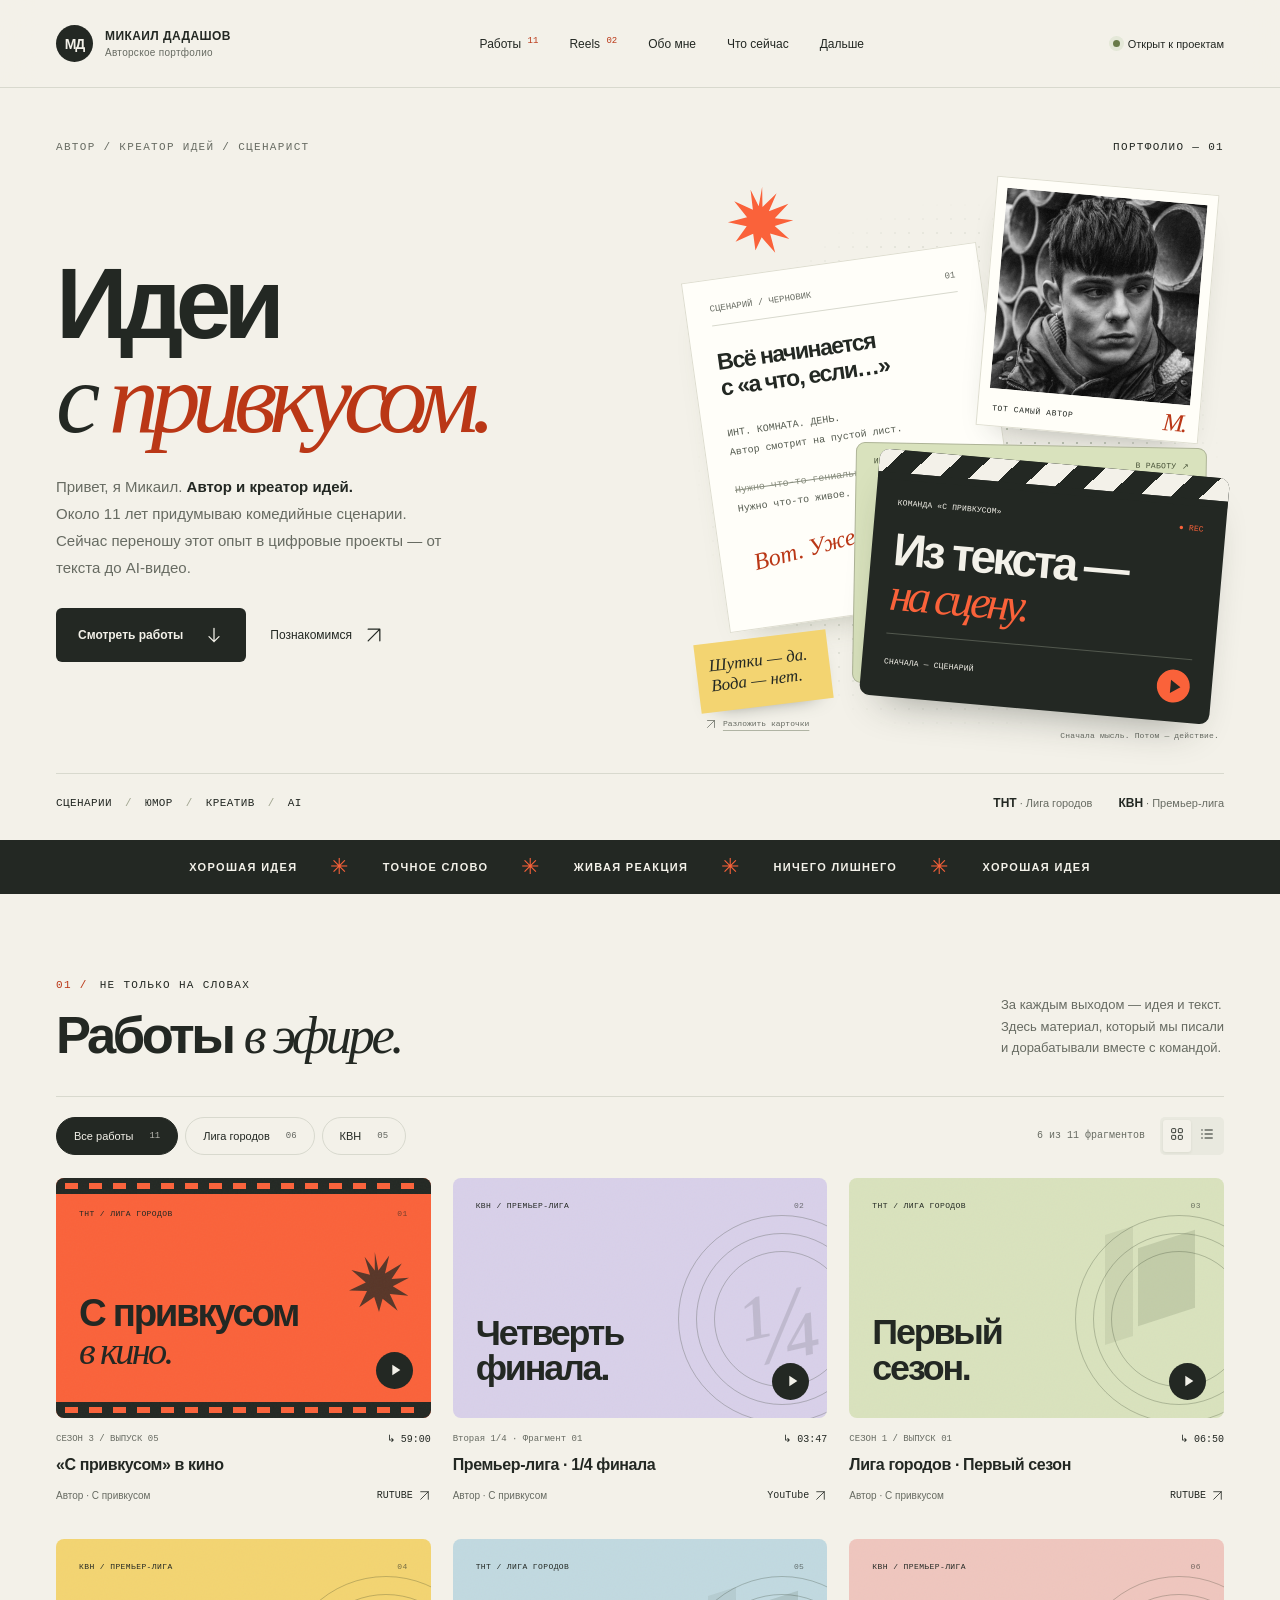
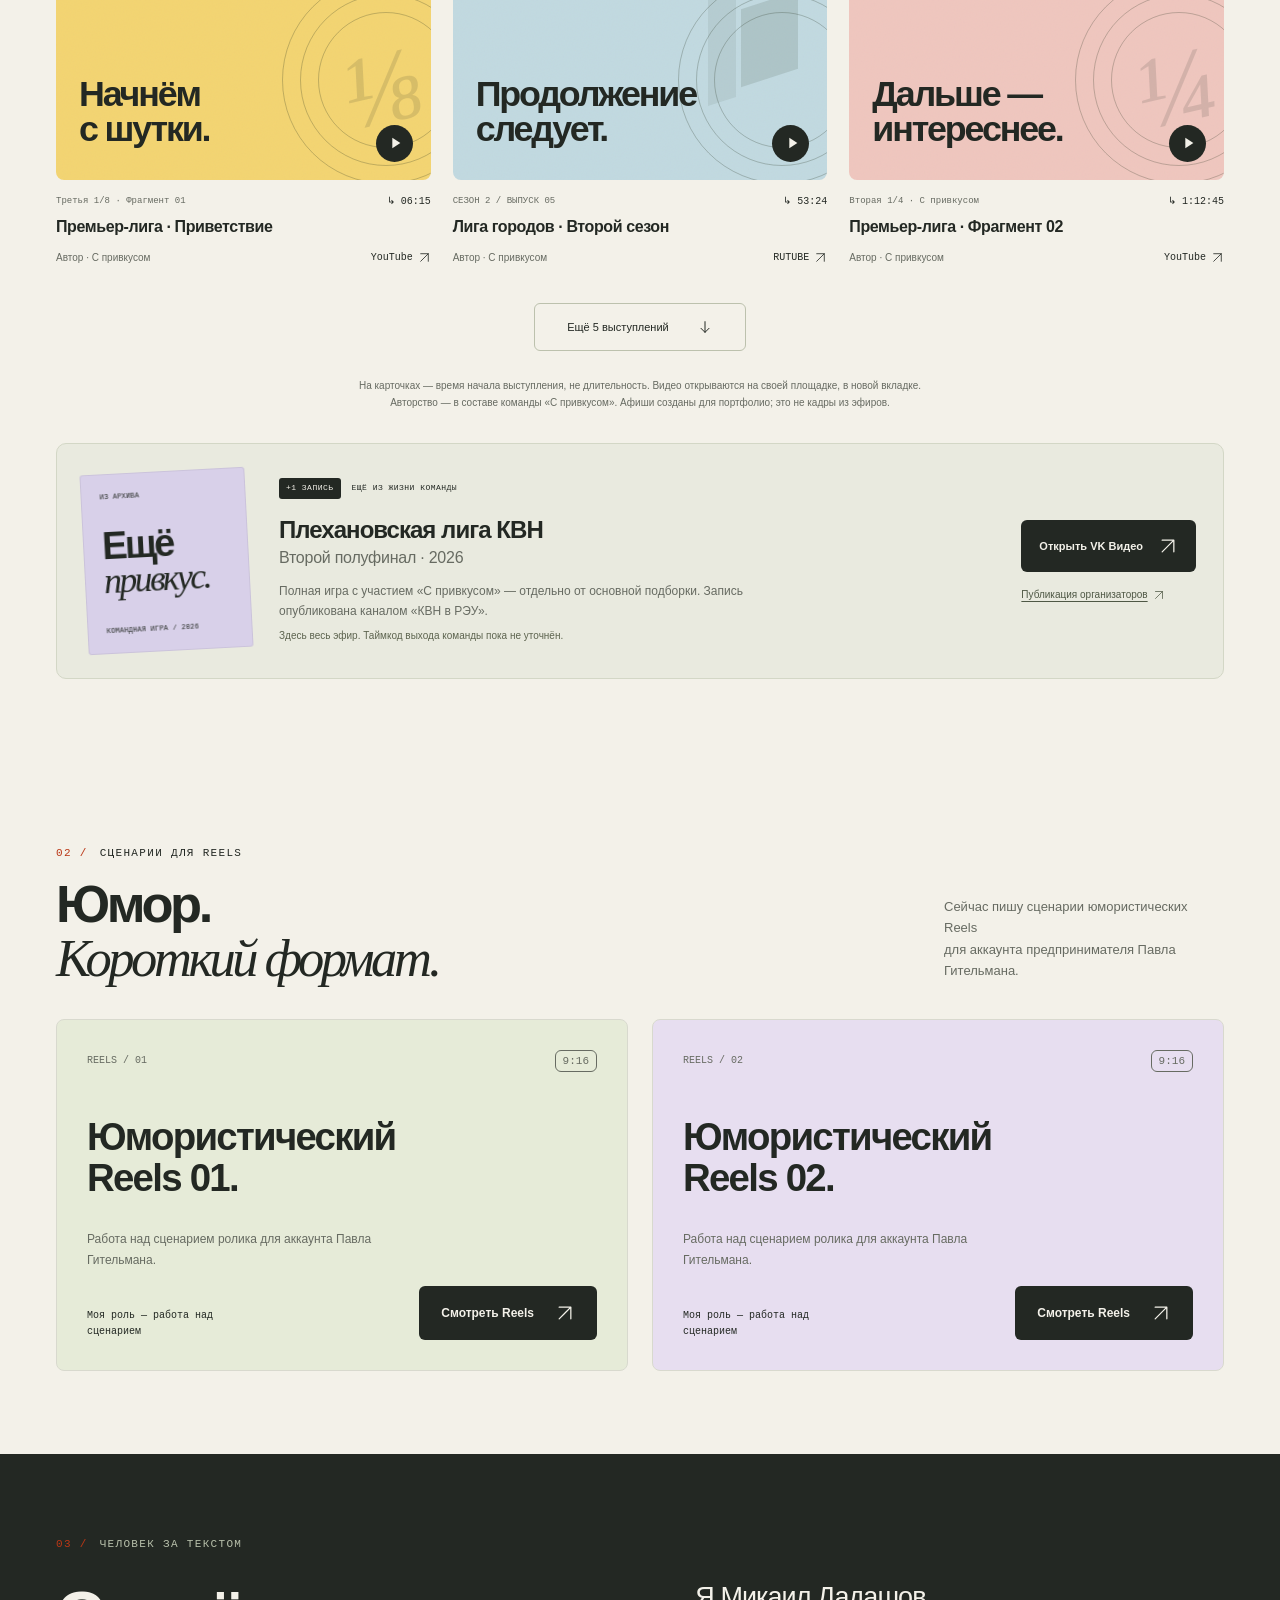
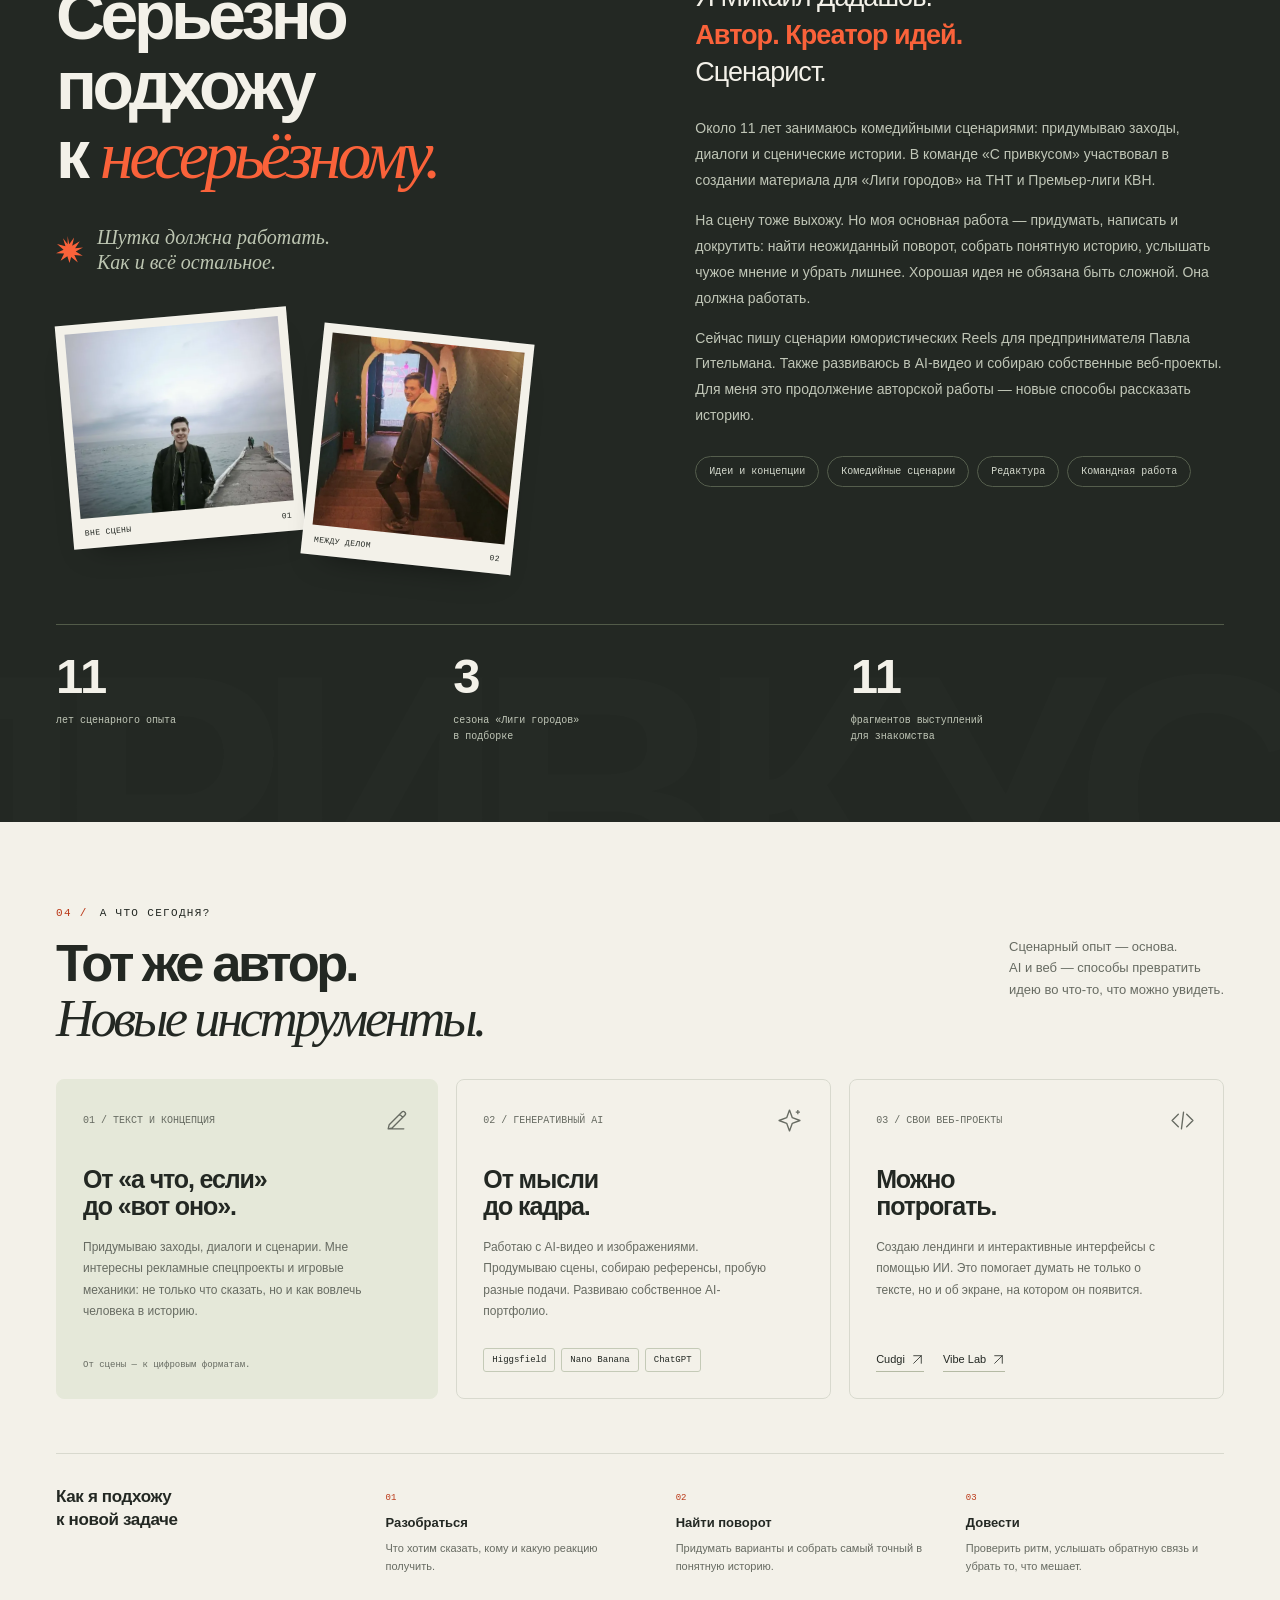
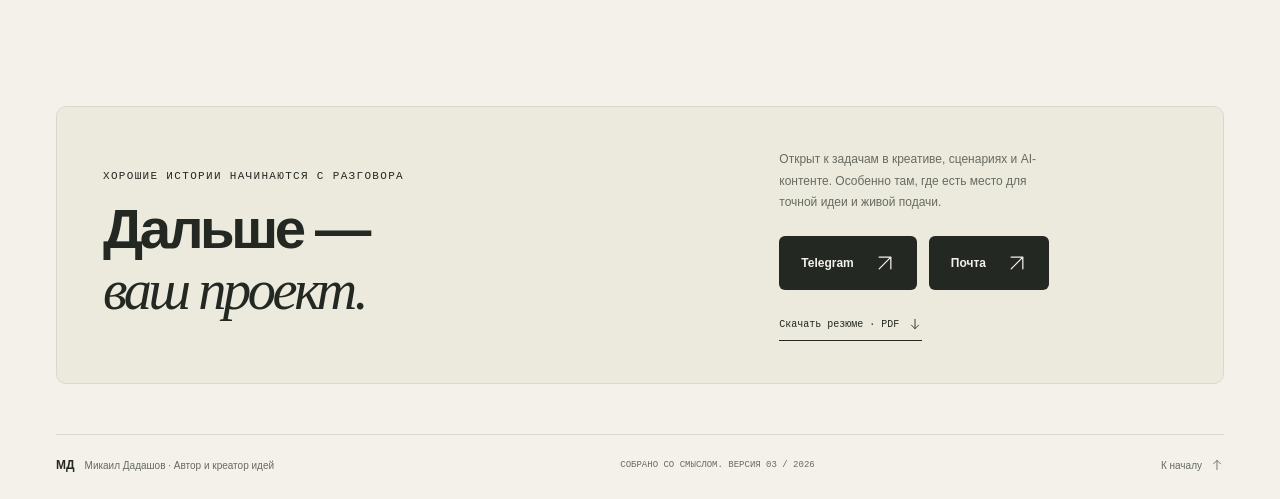
==== commit cc1d96f5: "Fix hero collage pull-out card motion states (#1) - Collapsing the stack via the toggle no longer le" ====
--- a/index.html
+++ b/index.html
@@ -11,19 +11,11 @@
 <meta content="website" property="og:type"/>
 <meta content="light" name="color-scheme"/>
 <title>Микаил Дадашов — автор, сценарист, креатор идей</title>
-<link rel="canonical" href="https://rumulzzzz-crypto.github.io/mikail-portfolio/"/>
-<meta property="og:url" content="https://rumulzzzz-crypto.github.io/mikail-portfolio/"/>
-<meta property="og:site_name" content="Микаил Дадашов — портфолио"/>
-<meta property="og:locale" content="ru_RU"/>
+
+
+
+
 <meta property="og:image" content="https://rumulzzzz-crypto.github.io/mikail-portfolio/assets/og-cover.jpg"/>
-<meta property="og:image:type" content="image/jpeg"/>
-<meta property="og:image:width" content="1440"/>
-<meta property="og:image:height" content="980"/>
-<meta property="og:image:alt" content="Микаил Дадашов — автор, креатор идей, сценарист"/>
-<meta name="twitter:card" content="summary_large_image"/>
-<meta name="twitter:title" content="Микаил Дадашов — идеи с привкусом"/>
-<meta name="twitter:description" content="Автор. Креатор идей. Сценарист. Придумываю заходы, диалоги и истории — со сцены в цифровые форматы."/>
-<meta name="twitter:image" content="https://rumulzzzz-crypto.github.io/mikail-portfolio/assets/og-cover.jpg"/>
 
 <link href="data:image/svg+xml,%3Csvg xmlns='http://www.w3.org/2000/svg' viewBox='0 0 80 80'%3E%3Crect width='80' height='80' rx='20' fill='%23fa623a'/%3E%3Cpath d='M19 56V24h7l14 20 14-20h7v32h-9V40L40 57 28 40v16z' fill='%23232823'/%3E%3C/svg%3E" rel="icon"/>
 <link rel="stylesheet" href="styles.css?v=20261021"/>
@@ -49,10 +41,10 @@
 <a class="skip" href="#works">Перейти к работам</a>
 <header class="header">
 <div class="wrap header-inner">
-<a class="identity" href="#top"><div aria-hidden="true" class="mark">МД</div><div class="identity-text">МИКАИЛ ДАДАШОВ<span>Авторское портфолио</span></div></a>
+<a aria-label="Микаил Дадашов — на главную" class="identity" href="#top"><div class="mark">МД</div><div class="identity-text">МИКАИЛ ДАДАШОВ<span>Авторское портфолио</span></div></a>
 <nav aria-label="Основная навигация" class="nav" id="navigation"><a href="#works">Работы <sup>11</sup></a><a href="#reels">Reels <sup>02</sup></a><a href="#about">Обо мне</a><a href="#now">Что сейчас</a><a href="#contact">Дальше</a></nav>
 <div class="availability"><span class="status-dot"></span>Открыт к проектам</div>
-<button aria-controls="navigation" aria-expanded="false" aria-label="Открыть меню" class="menu-toggle"><svg aria-hidden="true" class="icon"><use href="#i-menu"></use></svg></button>
+<button aria-controls="navigation" aria-expanded="false" aria-label="Открыть меню" class="menu-toggle"><svg class="icon"><use href="#i-menu"></use></svg></button>
 </div>
 </header>
 <main id="top">
@@ -61,15 +53,15 @@
 <div class="hero-main">
 <div class="hero-copy"><h1 id="hero-title"><span class="line">Идеи</span><span class="line with">с <span class="accent">привкусом.</span></span></h1>
 <p class="hero-caption">Привет, я Микаил. <strong>Автор и креатор идей.</strong><br/>Около 11 лет придумываю комедийные сценарии. Сейчас переношу этот опыт в цифровые проекты — от текста до AI-видео.</p>
-<div class="hero-actions"><a class="button" href="#works">Смотреть работы <svg aria-hidden="true" class="icon"><use href="#i-down"></use></svg></a><a class="text-link" href="#about">Познакомимся <svg aria-hidden="true" class="icon"><use href="#i-arrow"></use></svg></a></div>
+<div class="hero-actions"><a class="button" href="#works">Смотреть работы <svg class="icon"><use href="#i-down"></use></svg></a><a class="text-link" href="#about">Познакомимся <svg class="icon"><use href="#i-arrow"></use></svg></a></div>
 </div>
 <div aria-label="Автор, черновик и сцена: от идеи до готовой истории" class="hero-art" id="idea-collage">
 <div aria-hidden="true" class="dotfield"></div>
 <div aria-hidden="true" class="script-sheet"><div class="sheet-top"><span>СЦЕНАРИЙ / ЧЕРНОВИК</span><span>01</span></div><div class="sheet-heading">Всё начинается<br/>с «а что, если…»</div><div class="sheet-copy">ИНТ. КОМНАТА. ДЕНЬ.<br/>Автор смотрит на пустой лист.<br/><br/><span class="strike">Нужно что-то гениальное.</span><br/>Нужно что-то живое.</div><div class="pencil-mark">Вот. Уже лучше.</div></div><figure class="hero-portrait">
-<div class="portrait-photo"><img alt="Микаил Дадашов, чёрно-белый портрет" decoding="async" height="520" src="assets/portrait.webp" width="520"/></div>
+<div class="portrait-photo"><img alt="Чёрно-белый портрет автора" decoding="async" fetchpriority="high" height="1000" src="assets/portrait.webp" width="1000"/></div>
 <figcaption><span>ТОТ САМЫЙ АВТОР</span><span class="portrait-sign">М.</span></figcaption>
 </figure>
-<div aria-hidden="true" class="scene-sleeve"><span>ИДЕЯ № 01</span><span>В РАБОТУ ↗</span></div><a class="pullout-card" href="#works" aria-label="Смотреть 11 выступлений в портфолио"><span class="pullout-kicker">АВТОР · С ПРИВКУСОМ</span><strong>11 лет пишу<br/>для сцены.</strong><span class="pullout-copy">ТНТ · «Лига городов»<br/>КВН · Премьер-лига</span><span class="pullout-action">Смотреть 11 работ <svg class="icon" aria-hidden="true"><use href="#i-arrow"></use></svg></span></a><a class="scene-card" href="#works"><div aria-hidden="true" class="clapper"></div><div class="scene-inner"><div aria-hidden="true" class="scene-meta"><span>КОМАНДА «С ПРИВКУСОМ»</span><b>● REC</b></div><div class="scene-title">Из текста —<br/><span class="serif">на сцену.</span><span class="visually-hidden"> Выступления команды «С привкусом»</span></div><div aria-hidden="true" class="scene-bottom"><span>СНАЧАЛА — СЦЕНАРИЙ</span><span class="scene-play"><svg aria-hidden="true" class="icon"><use href="#i-play"></use></svg></span></div></div></a>
+<div aria-hidden="true" class="scene-sleeve"><span>ИДЕЯ № 01</span><span>В РАБОТУ ↗</span></div><a class="pullout-card" href="#works" aria-label="Смотреть 11 выступлений в портфолио"><span class="pullout-kicker">АВТОР · С ПРИВКУСОМ</span><strong>11 лет пишу<br/>для сцены.</strong><span class="pullout-copy">ТНТ · «Лига городов»<br/>КВН · Премьер-лига</span><span class="pullout-action">Смотреть 11 работ <svg class="icon" aria-hidden="true"><use href="#i-arrow"></use></svg></span></a><a aria-label="Перейти к выступлениям команды «С привкусом»" class="scene-card" href="#works"><div aria-hidden="true" class="clapper"></div><div class="scene-inner"><div class="scene-meta"><span>КОМАНДА «С ПРИВКУСОМ»</span><b>● REC</b></div><div class="scene-title">Из текста —<br/><span class="serif">на сцену.</span></div><div class="scene-bottom"><span>СНАЧАЛА — СЦЕНАРИЙ</span><span class="scene-play"><svg class="icon"><use href="#i-play"></use></svg></span></div></div></a>
 <div aria-hidden="true" class="note-sticker">Шутки — да.<br/>Вода — нет.</div>
 <svg aria-hidden="true" class="hero-spark"><use href="#i-spark"></use></svg>
 <span class="hero-art-caption">Сначала мысль. Потом — действие.</span>
@@ -80,7 +72,7 @@
 <div aria-hidden="true" class="belt"><div class="belt-content"><span>ХОРОШАЯ ИДЕЯ</span><span class="asterisk">✳</span><span>ТОЧНОЕ СЛОВО</span><span class="asterisk">✳</span><span>ЖИВАЯ РЕАКЦИЯ</span><span class="asterisk">✳</span><span>НИЧЕГО ЛИШНЕГО</span><span class="asterisk">✳</span><span>ХОРОШАЯ ИДЕЯ</span></div></div>
 <section aria-labelledby="works-title" class="section wrap" id="works">
 <div class="section-heading"><div><div class="eyebrow"><span class="section-number">01 /</span>Не только на словах</div><h2 id="works-title">Работы <span class="serif">в эфире.</span></h2></div><p class="section-intro">За каждым выходом — идея и текст.<br/>Здесь материал, который мы писали<br/>и дорабатывали вместе с командой.</p></div>
-<div class="filterbar"><div aria-label="Фильтр выступлений" class="filters" role="group"><button aria-pressed="true" class="filter" data-filter="all">Все работы <span>11</span></button><button aria-pressed="false" class="filter" data-filter="liga">Лига городов <span>06</span></button><button aria-pressed="false" class="filter" data-filter="kvn">КВН <span>05</span></button></div><div class="view-controls"><span class="results-count" id="results-count" role="status">6 из 11 фрагментов</span><div aria-label="Вид каталога" class="view-switch" role="group"><button aria-label="Карточки" aria-pressed="true" class="view-button" data-view="grid"><svg aria-hidden="true" class="icon"><use href="#i-grid"></use></svg></button><button aria-label="Список" aria-pressed="false" class="view-button" data-view="list"><svg aria-hidden="true" class="icon"><use href="#i-list"></use></svg></button></div></div></div>
+<div class="filterbar"><div aria-label="Фильтр выступлений" class="filters" role="group"><button aria-pressed="true" class="filter" data-filter="all">Все работы <span>11</span></button><button aria-pressed="false" class="filter" data-filter="liga">Лига городов <span>06</span></button><button aria-pressed="false" class="filter" data-filter="kvn">КВН <span>05</span></button></div><div class="view-controls"><span class="results-count" id="results-count" role="status">6 из 11 фрагментов</span><div aria-label="Вид каталога" class="view-switch" role="group"><button aria-label="Карточки" aria-pressed="true" class="view-button" data-view="grid"><svg class="icon"><use href="#i-grid"></use></svg></button><button aria-label="Список" aria-pressed="false" class="view-button" data-view="list"><svg class="icon"><use href="#i-list"></use></svg></button></div></div></div>
 <div class="season-row" hidden="" id="season-row"><label for="season-filter">СЕЗОН</label><select id="season-filter"><option value="all">Все сезоны</option><option value="1">Первый сезон</option><option value="2">Второй сезон</option><option value="3">Третий сезон</option></select></div>
 <div aria-label="Коллекция выступлений" class="video-grid" id="video-grid"></div>
 <noscript><div class="noscript-links"><p><a href="https://rutube.ru/video/2654bdf628ed815ee4c945c7016802ca/?t=3540" rel="noopener noreferrer" target="_blank">Лига городов · Сезон 3 · Выпуск 5 — 59:00 ↗</a></p>
@@ -94,7 +86,7 @@
 <p><a href="https://rutube.ru/video/e3b55be9ae020a7b111e8fa1a87a35d6/?t=1838" rel="noopener noreferrer" target="_blank">ТНТ · Сезон 2 · Выпуск 8 — 30:38 ↗</a></p>
 <p><a href="https://www.youtube.com/watch?v=ffbW_Wb3frU&amp;t=4645s" rel="noopener noreferrer" target="_blank">КВН 2026 · Третья 1/8 · С привкусом — 1:17:25 ↗</a></p>
 <p><a href="https://www.youtube.com/watch?v=MtnbgriCPc8&amp;t=5833s" rel="noopener noreferrer" target="_blank">КВН 2026 · Вторая 1/4 · С привкусом — 1:37:13 ↗</a></p></div></noscript>
-<div class="show-more-wrap" id="show-more-wrap"><button class="show-more" id="show-more">Ещё 5 выступлений <svg aria-hidden="true" class="icon"><use href="#i-down"></use></svg></button></div>
+<div class="show-more-wrap" id="show-more-wrap"><button class="show-more" id="show-more">Ещё 5 выступлений <svg class="icon"><use href="#i-down"></use></svg></button></div>
 <p class="source-note">На карточках — время начала выступления, не длительность. Видео открываются на своей площадке, в новой вкладке.<span>Авторство — в составе команды «С привкусом». Афиши созданы для портфолио; это не кадры из эфиров.</span></p>
 <aside aria-labelledby="archive-title" class="team-archive">
 <div aria-hidden="true" class="archive-stamp"><span>ИЗ АРХИВА</span><strong>Ещё<br/><i>привкус.</i></strong><span>КОМАНДНАЯ ИГРА / 2026</span></div>
@@ -112,33 +104,33 @@
 <section aria-labelledby="reels-title" class="section wrap reels" id="reels">
 <div class="section-heading"><div><div class="eyebrow"><span class="section-number">02 /</span>Сценарии для Reels</div><h2 id="reels-title">Юмор.<br/><span class="serif">Короткий формат.</span></h2></div><p class="section-intro">Сейчас пишу сценарии юмористических Reels<br/>для аккаунта предпринимателя Павла Гительмана.</p></div>
 <div class="reels-grid">
-<article class="now-card reel-card"><div class="now-card-top"><span>REELS / 01</span><span class="reel-format">9:16</span></div><h3>Юмористический<br/>Reels 01.</h3><p>Работа над сценарием ролика для аккаунта Павла Гительмана.</p><div class="reel-bottom"><span class="reel-credit">Моя роль — работа над сценарием</span><a class="button reel-link" href="https://www.instagram.com/reel/DeZnAQ9vqkB/" rel="noopener noreferrer" target="_blank" aria-label="Смотреть Reels 01 Павла Гительмана в Instagram">Смотреть Reels <svg class="icon" aria-hidden="true"><use href="#i-arrow"></use></svg></a></div></article>
-<article class="now-card reel-card reel-card-second"><div class="now-card-top"><span>REELS / 02</span><span class="reel-format">9:16</span></div><h3>Юмористический<br/>Reels 02.</h3><p>Работа над сценарием ролика для аккаунта Павла Гительмана.</p><div class="reel-bottom"><span class="reel-credit">Моя роль — работа над сценарием</span><a class="button reel-link" href="https://www.instagram.com/reel/DeYbvWTppZU/" rel="noopener noreferrer" target="_blank" aria-label="Смотреть Reels 02 Павла Гительмана в Instagram">Смотреть Reels <svg class="icon" aria-hidden="true"><use href="#i-arrow"></use></svg></a></div></article>
+<article class="now-card reel-card"><div class="now-card-top"><span>REELS / 01</span><span class="reel-format">9:16</span></div><h3>Юмористический<br/>Reels 01.</h3><p>Работа над сценарием ролика для аккаунта Павла Гительмана.</p><div class="reel-bottom"><span class="reel-credit">Моя роль — работа над сценарием</span><a class="button reel-link" href="https://www.instagram.com/reel/DeZnAQ9vqkB/" rel="noopener noreferrer" target="_blank" aria-label="Смотреть первый Reels Павла Гительмана в Instagram">Смотреть Reels <svg class="icon" aria-hidden="true"><use href="#i-arrow"></use></svg></a></div></article>
+<article class="now-card reel-card reel-card-second"><div class="now-card-top"><span>REELS / 02</span><span class="reel-format">9:16</span></div><h3>Юмористический<br/>Reels 02.</h3><p>Работа над сценарием ролика для аккаунта Павла Гительмана.</p><div class="reel-bottom"><span class="reel-credit">Моя роль — работа над сценарием</span><a class="button reel-link" href="https://www.instagram.com/reel/DeYbvWTppZU/" rel="noopener noreferrer" target="_blank" aria-label="Смотреть второй Reels Павла Гительмана в Instagram">Смотреть Reels <svg class="icon" aria-hidden="true"><use href="#i-arrow"></use></svg></a></div></article>
 </div></section>
 <section aria-labelledby="about-title" class="about" id="about">
 <div class="wrap"><div class="about-layout"><div class="about-identity"><div class="eyebrow"><span class="section-number">03 /</span>Человек за текстом</div><h2 id="about-title">Серьёзно<br/>подхожу<br/>к <em>несерьёзному.</em></h2><div class="about-quote"><svg aria-hidden="true" class="quote-star"><use href="#i-spark"></use></svg><p>Шутка должна работать.<br/>Как и всё остальное.</p></div><div aria-label="Личные фотографии" class="about-photos">
-<figure class="about-photo sea-photo"><img alt="Микаил Дадашов на берегу моря, рядом с пирсом" decoding="async" height="450" loading="lazy" src="assets/outside.webp" width="600"/><figcaption><span>ВНЕ СЦЕНЫ</span><span>01</span></figcaption></figure>
-<figure class="about-photo stairs-photo"><img alt="Микаил Дадашов на лестнице, неформальное фото" decoding="async" height="480" loading="lazy" src="assets/stairs.webp" width="480"/><figcaption><span>МЕЖДУ ДЕЛОМ</span><span>02</span></figcaption></figure>
+<figure class="about-photo sea-photo"><img alt="На берегу моря, рядом с пирсом" decoding="async" height="825" loading="lazy" src="assets/outside.webp" width="1100"/><figcaption><span>ВНЕ СЦЕНЫ</span><span>01</span></figcaption></figure>
+<figure class="about-photo stairs-photo"><img alt="Неформальная фотография на лестнице" decoding="async" height="640" loading="lazy" src="assets/stairs.webp" width="640"/><figcaption><span>МЕЖДУ ДЕЛОМ</span><span>02</span></figcaption></figure>
 </div></div>
 <div class="about-story"><p class="about-lead">Я Микаил Дадашов.<br/><strong>Автор. Креатор идей.</strong><br/>Сценарист.</p><p class="about-text">Около 11 лет занимаюсь комедийными сценариями: придумываю заходы, диалоги и сценические истории. В команде «С привкусом» участвовал в создании материала для «Лиги городов» на ТНТ и Премьер-лиги КВН.</p><p class="about-text">На сцену тоже выхожу. Но моя основная работа — придумать, написать и докрутить: найти неожиданный поворот, собрать понятную историю, услышать чужое мнение и убрать лишнее. Хорошая идея не обязана быть сложной. Она должна работать.</p><p class="about-text">Сейчас пишу сценарии юмористических Reels для предпринимателя Павла Гительмана. Также развиваюсь в AI-видео и собираю собственные веб-проекты. Для меня это продолжение авторской работы — новые способы рассказать историю.</p><div class="about-tags"><span>Идеи и концепции</span><span>Комедийные сценарии</span><span>Редактура</span><span>Командная работа</span></div></div>
-</div><div class="about-metrics"><div><div class="metric-value">11</div><div class="metric-name">лет сценарного опыта</div></div><div><div class="metric-value">3</div><div class="metric-name">сезона «Лиги городов»<br/>в подборке</div></div><div><div class="metric-value">11</div><div class="metric-name">фрагментов выступлений<br/>для знакомства</div></div></div></div><div aria-hidden="true" class="about-ghost" data-text="ПРИВКУС."></div>
+</div><div class="about-metrics"><div><div class="metric-value">11</div><div class="metric-name">лет сценарного опыта</div></div><div><div class="metric-value">3</div><div class="metric-name">сезона «Лиги городов»<br/>в подборке</div></div><div><div class="metric-value">11</div><div class="metric-name">фрагментов выступлений<br/>для знакомства</div></div></div></div><div aria-hidden="true" class="about-ghost">ПРИВКУС.</div>
 </section>
 <section aria-labelledby="now-title" class="section wrap now" id="now"><div class="section-heading"><div><div class="eyebrow"><span class="section-number">04 /</span>А что сегодня?</div><h2 id="now-title">Тот же автор.<br/><span class="serif">Новые инструменты.</span></h2></div><p class="section-intro">Сценарный опыт — основа.<br/>AI и веб — способы превратить<br/>идею во что-то, что можно увидеть.</p></div>
-<div class="now-grid"><article class="now-card dark"><div class="now-card-top"><span>01 / ТЕКСТ И КОНЦЕПЦИЯ</span><span class="now-icon"><svg aria-hidden="true" class="icon"><use href="#i-pen"></use></svg></span></div><h3>От «а что, если»<br/>до «вот оно».</h3><p>Придумываю заходы, диалоги и сценарии. Мне интересны рекламные спецпроекты и игровые механики: не только что сказать, но и как вовлечь человека в историю.</p><div class="coming-note">От сцены — к цифровым форматам.</div></article><article class="now-card"><div class="now-card-top"><span>02 / ГЕНЕРАТИВНЫЙ AI</span><span class="now-icon"><svg aria-hidden="true" class="icon"><use href="#i-magic"></use></svg></span></div><h3>От мысли<br/>до кадра.</h3><p>Работаю с AI-видео и изображениями. Продумываю сцены, собираю референсы, пробую разные подачи. Развиваю собственное AI-портфолио.</p><div class="toolchips"><span>Higgsfield</span><span>Nano Banana</span><span>ChatGPT</span></div></article><article class="now-card"><div class="now-card-top"><span>03 / СВОИ ВЕБ-ПРОЕКТЫ</span><span class="now-icon"><svg aria-hidden="true" class="icon"><use href="#i-code"></use></svg></span></div><h3>Можно<br/>потрогать.</h3><p>Создаю лендинги и интерактивные интерфейсы с помощью ИИ. Это помогает думать не только о тексте, но и об экране, на котором он появится.</p><div class="mini-work-links"><a href="https://quji-zeta.vercel.app" rel="noopener noreferrer" target="_blank">Cudgi <svg aria-hidden="true" class="icon"><use href="#i-arrow"></use></svg></a><a href="https://vibe-lab-sepia.vercel.app/index.html" rel="noopener noreferrer" target="_blank">Vibe Lab <svg aria-hidden="true" class="icon"><use href="#i-arrow"></use></svg></a></div></article></div>
+<div class="now-grid"><article class="now-card dark"><div class="now-card-top"><span>01 / ТЕКСТ И КОНЦЕПЦИЯ</span><span class="now-icon"><svg class="icon"><use href="#i-pen"></use></svg></span></div><h3>От «а что, если»<br/>до «вот оно».</h3><p>Придумываю заходы, диалоги и сценарии. Мне интересны рекламные спецпроекты и игровые механики: не только что сказать, но и как вовлечь человека в историю.</p><div class="coming-note">От сцены — к цифровым форматам.</div></article><article class="now-card"><div class="now-card-top"><span>02 / ГЕНЕРАТИВНЫЙ AI</span><span class="now-icon"><svg class="icon"><use href="#i-magic"></use></svg></span></div><h3>От мысли<br/>до кадра.</h3><p>Работаю с AI-видео и изображениями. Продумываю сцены, собираю референсы, пробую разные подачи. Развиваю собственное AI-портфолио.</p><div class="toolchips"><span>Higgsfield</span><span>Nano Banana</span><span>ChatGPT</span></div></article><article class="now-card"><div class="now-card-top"><span>03 / СВОИ ВЕБ-ПРОЕКТЫ</span><span class="now-icon"><svg class="icon"><use href="#i-code"></use></svg></span></div><h3>Можно<br/>потрогать.</h3><p>Создаю лендинги и интерактивные интерфейсы с помощью ИИ. Это помогает думать не только о тексте, но и об экране, на котором он появится.</p><div class="mini-work-links"><a href="https://quji-zeta.vercel.app" rel="noopener noreferrer" target="_blank">Cudgi <svg class="icon"><use href="#i-arrow"></use></svg></a><a href="https://vibe-lab-sepia.vercel.app/index.html" rel="noopener noreferrer" target="_blank">Vibe Lab <svg class="icon"><use href="#i-arrow"></use></svg></a></div></article></div>
 <div class="process"><h3 class="process-title">Как я подхожу<br/>к новой задаче</h3><div class="process-steps"><div class="process-step"><small>01</small><h3>Разобраться</h3><p>Что хотим сказать, кому и какую реакцию получить.</p></div><div class="process-step"><small>02</small><h3>Найти поворот</h3><p>Придумать варианты и собрать самый точный в понятную историю.</p></div><div class="process-step"><small>03</small><h3>Довести</h3><p>Проверить ритм, услышать обратную связь и убрать то, что мешает.</p></div></div></div>
 </section>
-<section aria-labelledby="contact-title" class="finale wrap" id="contact"><div class="finale-box"><div><div class="eyebrow">Хорошие истории начинаются с разговора</div><h2 id="contact-title">Дальше —<br/><em>ваш проект.</em></h2></div><div class="finale-right"><p>Открыт к задачам в креативе, сценариях и AI-контенте. Особенно там, где есть место для точной идеи и живой подачи.</p><div class="contact-links" hidden="" id="contact-links"></div><a class="resume-download" href="Mikail_Dadashov_Resume.pdf" download>Скачать резюме · PDF <svg class="icon" aria-hidden="true"><use href="#i-down"></use></svg></a><div class="contact-placeholder" id="contact-placeholder"><svg aria-hidden="true" class="icon"><use href="#i-mail"></use></svg>Контакты добавим в следующей версии</div></div></div></section>
+<section aria-labelledby="contact-title" class="finale wrap" id="contact"><div class="finale-box"><div><div class="eyebrow">Хорошие истории начинаются с разговора</div><h2 id="contact-title">Дальше —<br/><em>ваш проект.</em></h2></div><div class="finale-right"><p>Открыт к задачам в креативе, сценариях и AI-контенте. Особенно там, где есть место для точной идеи и живой подачи.</p><div class="contact-links" hidden="" id="contact-links"></div><a class="resume-download" href="Mikail_Dadashov_Resume.pdf" download>Скачать резюме · PDF <svg class="icon" aria-hidden="true"><use href="#i-down"></use></svg></a><div class="contact-placeholder" id="contact-placeholder"><svg class="icon"><use href="#i-mail"></use></svg>Контакты добавим в следующей версии</div></div></div></section>
 </main>
 <footer class="footer wrap"><div class="footer-left"><span class="mini-mark">МД</span><span>Микаил Дадашов · Автор и креатор идей</span></div><span class="footer-version">СОБРАНО СО СМЫСЛОМ. ВЕРСИЯ 03 / 2026</span><a class="top-link" href="#top">К началу <svg class="icon" style="transform:rotate(180deg)"><use href="#i-down"></use></svg></a></footer>
 <dialog aria-labelledby="modal-title" class="video-modal" id="video-modal">
 <div class="modal-box">
-<div class="modal-head"><div><div class="modal-kicker" id="modal-kicker"></div><h2 id="modal-title"></h2></div><button aria-label="Закрыть карточку выступления" class="modal-close" id="modal-close"><svg aria-hidden="true" class="icon"><use href="#i-close"></use></svg></button></div>
+<div class="modal-head"><div><div class="modal-kicker" id="modal-kicker"></div><h2 id="modal-title"></h2></div><button aria-label="Закрыть карточку выступления" class="modal-close" id="modal-close"><svg class="icon"><use href="#i-close"></use></svg></button></div>
 <div class="modal-player" id="modal-player"></div>
-<div class="modal-body"><div><div class="eyebrow">Моя роль</div><div class="modal-role">Автор в составе команды</div><p class="modal-description" id="modal-description">Участвовал в создании сценарного материала команды «С привкусом». Над номерами работали вместе с другими авторами и участниками. В этих выступлениях также выходил на сцену.</p></div><div class="modal-actions"><a class="button" id="modal-external" rel="noopener noreferrer" target="_blank"><span id="modal-external-label"></span><svg aria-hidden="true" class="icon"><use href="#i-arrow"></use></svg></a><div class="modal-utility"><button class="utility-button" id="copy-link"><svg aria-hidden="true" class="icon"><use href="#i-copy"></use></svg>Скопировать ссылку</button><button class="utility-button" id="copy-time"><svg aria-hidden="true" class="icon"><use href="#i-copy"></use></svg>Скопировать таймкод</button></div><input aria-label="Ссылка для ручного копирования" class="copy-fallback" hidden="" id="copy-fallback" readonly=""/><p class="modal-fallback" id="modal-fallback"></p><a class="modal-source-link" id="modal-source" rel="noopener noreferrer" target="_blank">Открыть полный выпуск без таймкода <svg aria-hidden="true" class="icon"><use href="#i-arrow"></use></svg></a></div></div>
-<div class="modal-nav"><button id="previous-video"><svg aria-hidden="true" class="icon"><use href="#i-left"></use></svg>Предыдущее</button><small id="modal-count"></small><button id="next-video">Следующее<svg aria-hidden="true" class="icon"><use href="#i-right"></use></svg></button></div>
+<div class="modal-body"><div><div class="eyebrow">Моя роль</div><div class="modal-role">Автор в составе команды</div><p class="modal-description" id="modal-description">Участвовал в создании сценарного материала команды «С привкусом». Над номерами работали вместе с другими авторами и участниками. В этих выступлениях также выходил на сцену.</p></div><div class="modal-actions"><a class="button" id="modal-external" rel="noopener noreferrer" target="_blank"><span id="modal-external-label"></span><svg class="icon"><use href="#i-arrow"></use></svg></a><div class="modal-utility"><button class="utility-button" id="copy-link"><svg class="icon"><use href="#i-copy"></use></svg>Скопировать ссылку</button><button class="utility-button" id="copy-time"><svg class="icon"><use href="#i-copy"></use></svg>Скопировать таймкод</button></div><input aria-label="Ссылка для ручного копирования" class="copy-fallback" hidden="" id="copy-fallback" readonly=""/><p class="modal-fallback" id="modal-fallback"></p><a class="modal-source-link" id="modal-source" rel="noopener noreferrer" target="_blank">Открыть полный выпуск без таймкода <svg aria-hidden="true" class="icon"><use href="#i-arrow"></use></svg></a></div></div>
+<div class="modal-nav"><button id="previous-video"><svg class="icon"><use href="#i-left"></use></svg>Предыдущее</button><small id="modal-count"></small><button id="next-video">Следующее<svg class="icon"><use href="#i-right"></use></svg></button></div>
 </div>
 </dialog>
 <div aria-live="polite" class="toast" id="toast" role="status"></div>
-<script src="app.js?v=20261021" defer></script>
+<script src="app.js?v=20261014" defer></script>
 </body>
 </html>
--- a/styles.css
+++ b/styles.css
@@ -1,10 +1,10 @@
-:root{--paper:#f3f1e9;--ink:#232823;--muted:#5c6057;--line:#d8d9ce;--orange:#fa623a;--orange-dark:#ba3716;--white:#fffef8;--sage:#d9e2bd;--lilac:#d8d0e9;--yellow:#f3d471;--blue:#c1d9e0;--pink:#efc6be;--radius:14px;--max:1328px;--font:'Inter','Inter Display',Arial,Helvetica,sans-serif;--mono:'SFMono-Regular',Consolas,'Liberation Mono',monospace}
+:root{--paper:#f3f1e9;--ink:#232823;--muted:#676b62;--line:#d8d9ce;--orange:#fa623a;--orange-dark:#ba3716;--white:#fffef8;--sage:#d9e2bd;--lilac:#d8d0e9;--yellow:#f3d471;--blue:#c1d9e0;--pink:#efc6be;--radius:14px;--max:1328px;--font:'Inter','Inter Display',Arial,Helvetica,sans-serif;--mono:'SFMono-Regular',Consolas,'Liberation Mono',monospace}
 *{box-sizing:border-box}html{scroll-behavior:smooth;scroll-padding-top:92px}body{margin:0;background:var(--paper);color:var(--ink);font-family:var(--font);font-size:16px;-webkit-font-smoothing:antialiased}body.locked{overflow:hidden}::selection{background:var(--orange);color:var(--ink)}button,a{-webkit-tap-highlight-color:transparent}a{color:inherit;text-decoration:none}button,input,select{font:inherit}button{color:inherit;cursor:pointer}button:disabled{cursor:default}button,a{touch-action:manipulation}button:focus-visible,a:focus-visible,select:focus-visible,summary:focus-visible{outline:3px solid var(--orange-dark);outline-offset:5px}svg{display:block}h1,h2,h3,p{margin:0}button{border:0}button:not(.plain){-webkit-appearance:none}img{max-width:100%}.wrap{width:calc(100% - 112px);max-width:var(--max);margin-inline:auto}.eyebrow{font:11px/1.5 var(--mono);letter-spacing:.12em;text-transform:uppercase}.small-label{font:10px/1.5 var(--mono);letter-spacing:.08em;text-transform:uppercase}.icon{width:20px;height:20px;display:inline-block;flex:0 0 auto}.skip{position:fixed;z-index:150;top:-100px;left:20px;background:var(--orange);padding:16px;border-radius:8px}.skip:focus{top:16px}.hidden,[hidden]{display:none!important}
 /* Header */
 .header{position:sticky;top:0;z-index:30;background:rgba(243,241,233,.96);backdrop-filter:blur(18px);border-bottom:1px solid var(--line)}.header-inner{height:87px;display:flex;align-items:center;justify-content:space-between;gap:24px}.identity{display:flex;align-items:center;gap:12px;flex-shrink:0}.mark{width:37px;height:37px;background:var(--ink);color:var(--paper);border-radius:50%;display:grid;place-items:center;font-size:14px;font-weight:800;letter-spacing:-.07em}.identity-text{font-size:12px;font-weight:750;letter-spacing:.035em;line-height:1.35}.identity-text span{display:block;font-size:10px;font-weight:400;letter-spacing:.03em;color:var(--muted);margin-top:2px}.nav{display:flex;gap:31px;align-items:center;font-size:12px}.nav a{position:relative;padding:8px 0}.nav a:after{content:'';position:absolute;bottom:3px;left:0;width:0;height:1px;background:var(--ink);transition:width .2s}.nav a:hover:after{width:100%}.nav sup{font:9px var(--mono);color:var(--orange-dark);margin-left:3px}.availability{display:flex;gap:8px;align-items:center;font-size:11px}.status-dot{width:7px;height:7px;border-radius:50%;background:#697b49;box-shadow:0 0 0 4px #e4e8d8;flex-shrink:0}.menu-toggle{display:none;background:transparent;padding:8px}
 /* Hero */
 .hero{padding-top:51px;position:relative}.hero-meta{display:flex;align-items:center;justify-content:space-between;color:var(--muted)}.hero-meta .folio-index{color:var(--ink)}.hero-main{display:grid;grid-template-columns:1.25fr 1fr;gap:40px;align-items:center;min-height:566px;padding:36px 0 51px}.hero h1{font-size:clamp(72px,7.8vw,114px);line-height:.95;letter-spacing:-.077em;font-weight:850;position:relative;z-index:2}.hero h1 .line{display:block}.hero h1 .with{font-family:Georgia,'Times New Roman',serif;font-style:italic;font-weight:400;letter-spacing:-.082em}.hero h1 .accent{color:var(--orange-dark)}.hero-caption{font-size:15px;line-height:1.75;max-width:358px;margin-top:27px;color:var(--muted)}.hero-caption strong{font-weight:550;color:var(--ink)}.hero-actions{display:flex;align-items:center;gap:24px;margin-top:27px}.button{display:inline-flex;align-items:center;justify-content:center;gap:21px;border-radius:6px;padding:17px 22px;background:var(--ink);color:var(--paper);font-size:12px;font-weight:600;min-height:48px;transition:transform .2s,background .2s}.button:hover{background:#3c4738;transform:translateY(-2px)}.button.orange{background:var(--orange);color:var(--ink)}.button.orange:hover{background:#ff7855}.text-link{display:inline-flex;align-items:center;gap:12px;font-size:12px;padding:12px 0}.text-link .icon{transition:transform .2s}.text-link:hover .icon{transform:translate(2px,2px)}
-.hero-art{height:475px;position:relative;isolation:isolate}.dotfield{position:absolute;inset:18px 0 0;background-image:radial-gradient(#bfc4b5 1px,transparent 1px);background-size:14px 14px;mask-image:radial-gradient(ellipse,black 35%,transparent 70%)}.script-sheet{position:absolute;width:70%;max-width:365px;height:349px;left:24px;top:35px;transform:rotate(-8deg);background:#fffef9;border:1px solid #deddd0;box-shadow:0 22px 35px -26px #535d4266;padding:24px 25px}.sheet-top{display:flex;justify-content:space-between;color:var(--muted);font:9px var(--mono);border-bottom:1px solid var(--line);padding-bottom:11px}.sheet-heading{font-size:23px;line-height:1.12;letter-spacing:-.06em;font-weight:750;margin-top:24px}.sheet-copy{font:11px/1.9 var(--mono);margin-top:22px;color:#555b50}.sheet-copy .strike{text-decoration:line-through;color:#73776b}.pencil-mark{color:var(--orange-dark);font:italic 24px Georgia,serif;transform:rotate(-7deg);margin:11px 0 0 8px}.scene-card{position:absolute;width:75%;max-width:370px;right:0;top:115px;background:var(--ink);color:var(--paper);border-radius:10px;transform:rotate(6deg);box-shadow:0 25px 55px -20px #22282360;overflow:hidden;transition:transform .4s}.scene-card:hover{transform:rotate(3deg) translateY(-6px)}.clapper{height:30px;border-bottom:7px solid var(--ink);background:repeating-linear-gradient(-48deg,var(--paper) 0,var(--paper) 22px,#232823 22px,#232823 43px)}.scene-inner{padding:22px 25px 25px}.scene-meta{display:flex;justify-content:space-between;font:9px var(--mono);letter-spacing:.07em}.scene-meta b{color:var(--orange);font-weight:400}.scene-title{font-size:clamp(38px,4.2vw,57px);line-height:.96;letter-spacing:-.075em;margin:24px 0 20px;font-weight:800}.scene-title .serif{font:italic 1em/.95 Georgia,serif;color:var(--orange);letter-spacing:-.09em}.scene-bottom{border-top:1px solid #52584e;padding-top:15px;display:flex;align-items:center;justify-content:space-between;font:10px var(--mono)}.scene-play{display:grid;place-items:center;width:38px;height:38px;background:var(--orange);color:var(--ink);border-radius:50%}.scene-card:hover .scene-play{background:var(--paper)}.note-sticker{white-space:nowrap;position:absolute;z-index:3;left:1px;bottom:29px;background:var(--yellow);width:136px;height:73px;transform:rotate(-5deg);box-shadow:0 9px 22px -18px #3a4039;padding:13px 15px;font:italic 18px/1.15 Georgia,serif}.hero-spark{position:absolute;right:-6px;top:15px;width:100px;height:100px;color:var(--orange);transform:rotate(10deg);z-index:4}.hero-art-caption{position:absolute;right:10px;bottom:11px;font:9px var(--mono);letter-spacing:.02em;color:var(--muted)}
+.hero-art{height:475px;position:relative;isolation:isolate}.dotfield{position:absolute;inset:18px 0 0;background-image:radial-gradient(#bfc4b5 1px,transparent 1px);background-size:14px 14px;mask-image:radial-gradient(ellipse,black 35%,transparent 70%)}.script-sheet{position:absolute;width:70%;max-width:365px;height:349px;left:24px;top:35px;transform:rotate(-8deg);background:#fffef9;border:1px solid #deddd0;box-shadow:0 22px 35px -26px #535d4266;padding:24px 25px}.sheet-top{display:flex;justify-content:space-between;color:var(--muted);font:9px var(--mono);border-bottom:1px solid var(--line);padding-bottom:11px}.sheet-heading{font-size:23px;line-height:1.12;letter-spacing:-.06em;font-weight:750;margin-top:24px}.sheet-copy{font:11px/1.9 var(--mono);margin-top:22px;color:#555b50}.sheet-copy .strike{text-decoration:line-through;color:#888d7e}.pencil-mark{color:var(--orange-dark);font:italic 24px Georgia,serif;transform:rotate(-7deg);margin:11px 0 0 8px}.scene-card{position:absolute;width:75%;max-width:370px;right:0;top:115px;background:var(--ink);color:var(--paper);border-radius:10px;transform:rotate(6deg);box-shadow:0 25px 55px -20px #22282360;overflow:hidden;transition:transform .4s}.scene-card:hover{transform:rotate(3deg) translateY(-6px)}.clapper{height:30px;border-bottom:7px solid var(--ink);background:repeating-linear-gradient(-48deg,var(--paper) 0,var(--paper) 22px,#232823 22px,#232823 43px)}.scene-inner{padding:22px 25px 25px}.scene-meta{display:flex;justify-content:space-between;font:9px var(--mono);letter-spacing:.07em}.scene-meta b{color:var(--orange);font-weight:400}.scene-title{font-size:clamp(38px,4.2vw,57px);line-height:.96;letter-spacing:-.075em;margin:24px 0 20px;font-weight:800}.scene-title .serif{font:italic 1em/.95 Georgia,serif;color:var(--orange);letter-spacing:-.09em}.scene-bottom{border-top:1px solid #52584e;padding-top:15px;display:flex;align-items:center;justify-content:space-between;font:10px var(--mono)}.scene-play{display:grid;place-items:center;width:38px;height:38px;background:var(--orange);color:var(--ink);border-radius:50%}.scene-card:hover .scene-play{background:var(--paper)}.note-sticker{white-space:nowrap;position:absolute;z-index:3;left:1px;bottom:29px;background:var(--yellow);width:136px;height:73px;transform:rotate(-5deg);box-shadow:0 9px 22px -18px #3a4039;padding:13px 15px;font:italic 18px/1.15 Georgia,serif}.hero-spark{position:absolute;right:-6px;top:15px;width:100px;height:100px;color:var(--orange);transform:rotate(10deg);z-index:4}.hero-art-caption{position:absolute;right:10px;bottom:11px;font:9px var(--mono);letter-spacing:.02em;color:var(--muted)}
 .hero-bottom{display:grid;grid-template-columns:1.25fr 1fr;border-top:1px solid var(--line);padding:22px 0 30px;gap:40px;align-items:center}.hero-bottom .roleline{font:11px var(--mono);letter-spacing:.035em;display:flex;align-items:center;gap:13px;flex-wrap:wrap}.roleline .separator{color:#a0a58f}.hero-bottom .proof{font-size:11px;color:var(--muted);display:flex;justify-content:flex-end;gap:26px;align-items:center}.hero-bottom .proof strong{color:var(--ink);font-weight:700;font-size:12px}
 /* Narrow title belt */
 .belt{border-top:1px solid var(--ink);border-bottom:1px solid var(--ink);background:var(--ink);color:var(--paper);overflow:hidden;padding:15px 0}.belt-content{display:flex;align-items:center;justify-content:center;gap:33px;white-space:nowrap;font-size:11px;letter-spacing:.12em;font-weight:600}.belt .asterisk{color:var(--orange);font-size:22px;line-height:1;font-weight:400}
@@ -86,7 +86,7 @@
 .stairs-photo img{aspect-ratio:1;object-position:50% 50%}
 @media(hover:hover) and (pointer:fine){.about-photo:hover{transform:translateY(-5px) rotate(0)}}
 .about-metrics{margin-top:43px}
-.now-card.dark .coming-note{color:var(--muted)}
+.now-card.dark .coming-note{color:#676b62}
 .team-archive{margin-top:32px;display:grid;grid-template-columns:165px minmax(0,1fr) auto;gap:30px;align-items:center;padding:27px;background:#e9eadf;border:1px solid #d3d7c6;border-radius:10px}
 .archive-stamp{height:180px;background:var(--lilac);padding:18px;display:flex;flex-direction:column;justify-content:space-between;color:var(--ink);transform:rotate(-3deg);border:1px solid #25282312;border-radius:3px}
 .archive-stamp>span{font:7px var(--mono);letter-spacing:.03em}
@@ -235,7 +235,6 @@
  .hero-art .scene-card,.hero-art:hover .scene-card,.hero-art:has(.scene-card:focus-visible) .scene-card,.hero-art.is-spread .scene-card{transform:rotate(5deg)}
  .hero-art .script-sheet,.hero-art:hover .script-sheet,.hero-art:has(.scene-card:focus-visible) .script-sheet,.hero-art.is-spread .script-sheet{transform:rotate(-8deg)}
  .hero-art .hero-portrait,.hero-art:hover .hero-portrait,.hero-art.is-spread .hero-portrait{transform:rotate(5deg)}
- .collage-toggle{display:none}
 }
 @media print{.about-photos{max-width:300px}.team-archive{break-inside:avoid}.about-photo{box-shadow:none}.archive-stamp{display:none}.team-archive{display:block}.archive-actions{margin-top:14px}.collage-toggle{display:none}}
 
@@ -246,16 +245,16 @@
 .pullout-copy{font:9px/1.5 var(--mono);margin-top:12px;color:#51594b}
 .pullout-action{display:flex;align-items:center;gap:7px;margin-top:auto;padding-top:11px;border-top:1px solid #b8c4a5;width:100%;font:10px var(--mono)}
 .pullout-action .icon{width:14px;height:14px}
-.hero-art.is-spread .pullout-card,.hero-art:focus-within .pullout-card{z-index:5;transform:translate(18px,-135px) rotate(-4deg);opacity:1;visibility:visible;pointer-events:auto;box-shadow:0 22px 38px -22px #23282370}
+.hero-art.is-spread .pullout-card,.hero-art:focus-within:not(:has(.collage-toggle:focus)) .pullout-card{z-index:5;transform:translate(18px,-135px) rotate(-4deg);opacity:1;visibility:visible;pointer-events:auto;box-shadow:0 22px 38px -22px #23282370}
 @media(hover:hover) and (pointer:fine){.hero-art:hover .pullout-card{z-index:5;transform:translate(18px,-135px) rotate(-4deg);opacity:1;visibility:visible;pointer-events:auto;box-shadow:0 22px 38px -22px #23282370}}
 .resume-download{display:inline-flex;align-items:center;gap:9px;margin-top:18px;padding:9px 0;border-bottom:1px solid currentColor;font:10px var(--mono);color:var(--ink)}
 .resume-download .icon{width:14px;height:14px}
 .resume-download:hover{color:var(--orange-dark)}
-@media(max-width:1100px){.pullout-card{top:246px;right:5px;width:81%;max-width:345px;min-height:175px;padding:16px 18px}.pullout-card strong{font-size:22px;margin-top:10px}.pullout-copy{font-size:8px;margin-top:8px}.pullout-action{font-size:9px}.hero-art.is-spread .pullout-card,.hero-art:focus-within .pullout-card{transform:translate(5px,-110px) rotate(-4deg)}}
+@media(max-width:1100px){.pullout-card{top:246px;right:5px;width:81%;max-width:345px;min-height:175px;padding:16px 18px}.pullout-card strong{font-size:22px;margin-top:10px}.pullout-copy{font-size:8px;margin-top:8px}.pullout-action{font-size:9px}.hero-art.is-spread .pullout-card,.hero-art:focus-within:not(:has(.collage-toggle:focus)) .pullout-card{transform:translate(5px,-110px) rotate(-4deg)}}
 @media(hover:hover) and (pointer:fine) and (max-width:1100px){.hero-art:hover .pullout-card{transform:translate(5px,-110px) rotate(-4deg)}}
-@media(max-width:650px){.pullout-card{top:236px;right:13px;width:78%;max-width:315px;min-height:155px;padding:12px 15px}.pullout-card strong{font-size:20px;margin-top:7px}.pullout-copy{font-size:7px;margin-top:6px}.pullout-action{font-size:8px;padding-top:5px}.hero-art.is-spread .pullout-card,.hero-art:focus-within .pullout-card{transform:translate(4px,-105px) rotate(-4deg)}}
+@media(max-width:650px){.pullout-card{top:236px;right:13px;width:78%;max-width:315px;min-height:155px;padding:12px 15px}.pullout-card strong{font-size:20px;margin-top:7px}.pullout-copy{font-size:7px;margin-top:6px}.pullout-action{font-size:8px;padding-top:5px}.hero-art.is-spread .pullout-card,.hero-art:focus-within:not(:has(.collage-toggle:focus)) .pullout-card{transform:translate(4px,-105px) rotate(-4deg)}}
 @media(hover:hover) and (pointer:fine) and (max-width:650px){.hero-art:hover .pullout-card{transform:translate(4px,-105px) rotate(-4deg)}}
-@media(prefers-reduced-motion:reduce){.pullout-card{transition:none}.hero-art:focus-within .pullout-card{transform:translate(18px,-135px) rotate(-4deg)}}
+@media(prefers-reduced-motion:reduce){.pullout-card{transition:none}}
 
 /* Current short-form script work. */
 .reels-grid{display:grid;grid-template-columns:repeat(2,minmax(0,1fr));gap:24px}
@@ -267,7 +266,3 @@
 .reel-credit{font:10px/1.6 var(--mono);max-width:180px}
 .reel-link{white-space:nowrap}
 @media(max-width:650px){.reels-grid{grid-template-columns:1fr;gap:18px}.reel-card{min-height:280px;padding:24px}.reel-bottom{align-items:flex-start;flex-direction:column;gap:14px}.reel-credit{max-width:none}}
-/* Accessibility: contrast on the dark About block, decorative ghost text kept out of the text tree */
-@media screen{.about .section-number{color:var(--orange)}}
-.about-ghost:before{content:attr(data-text)}
-.visually-hidden{position:absolute!important;width:1px;height:1px;padding:0;margin:-1px;overflow:hidden;clip:rect(0 0 0 0);white-space:nowrap;border:0}
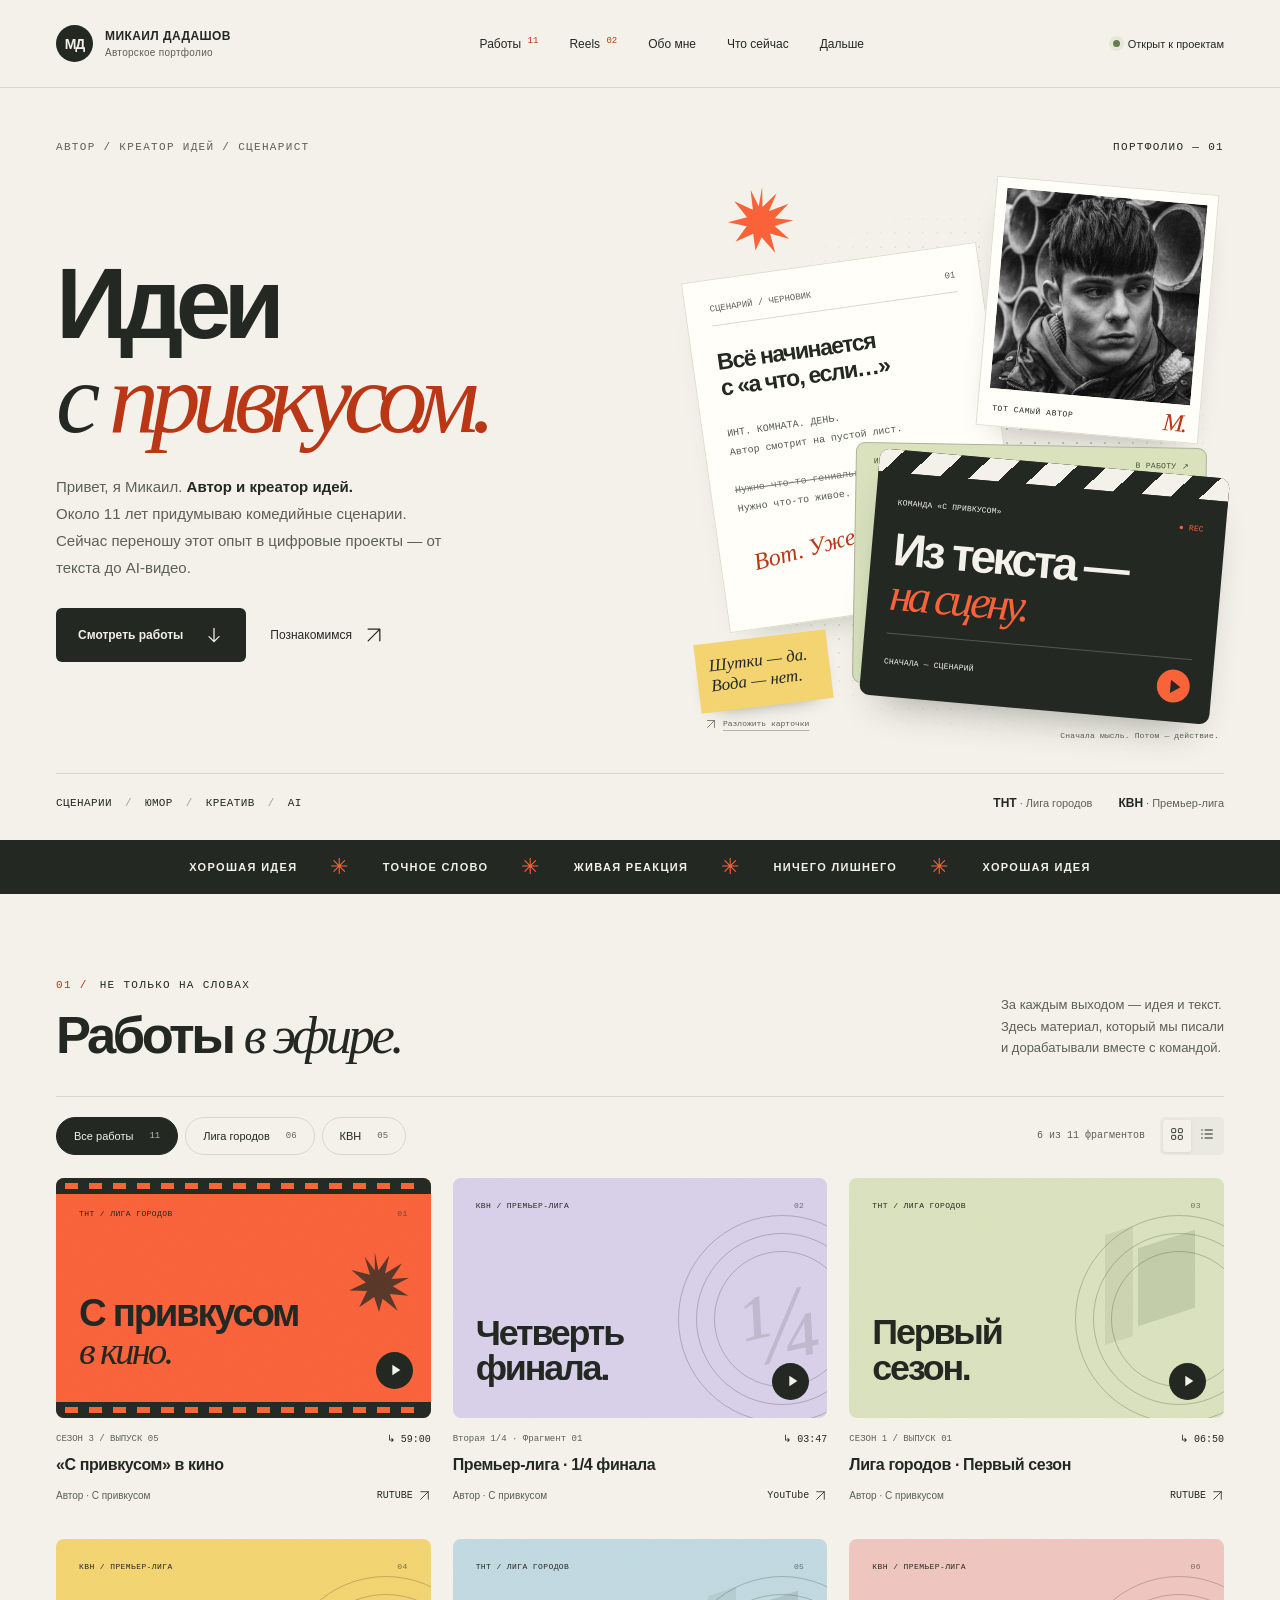
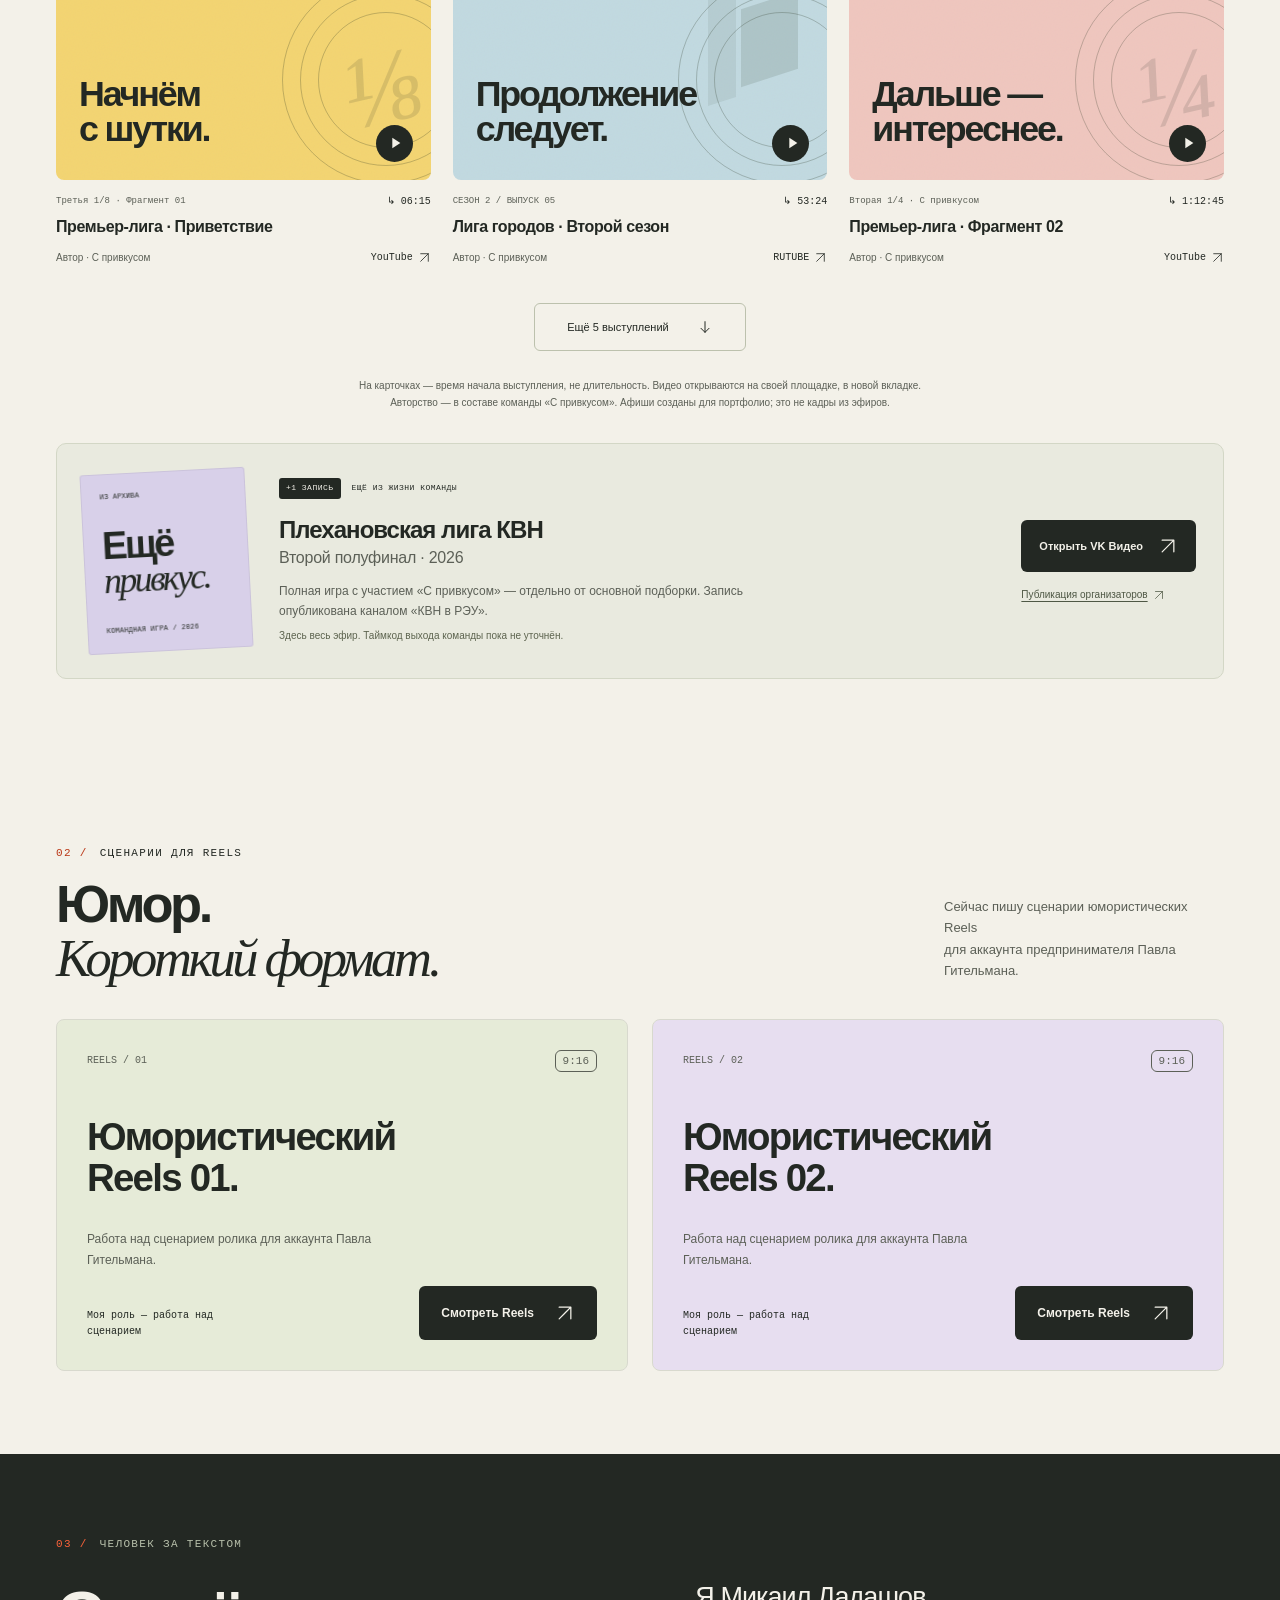
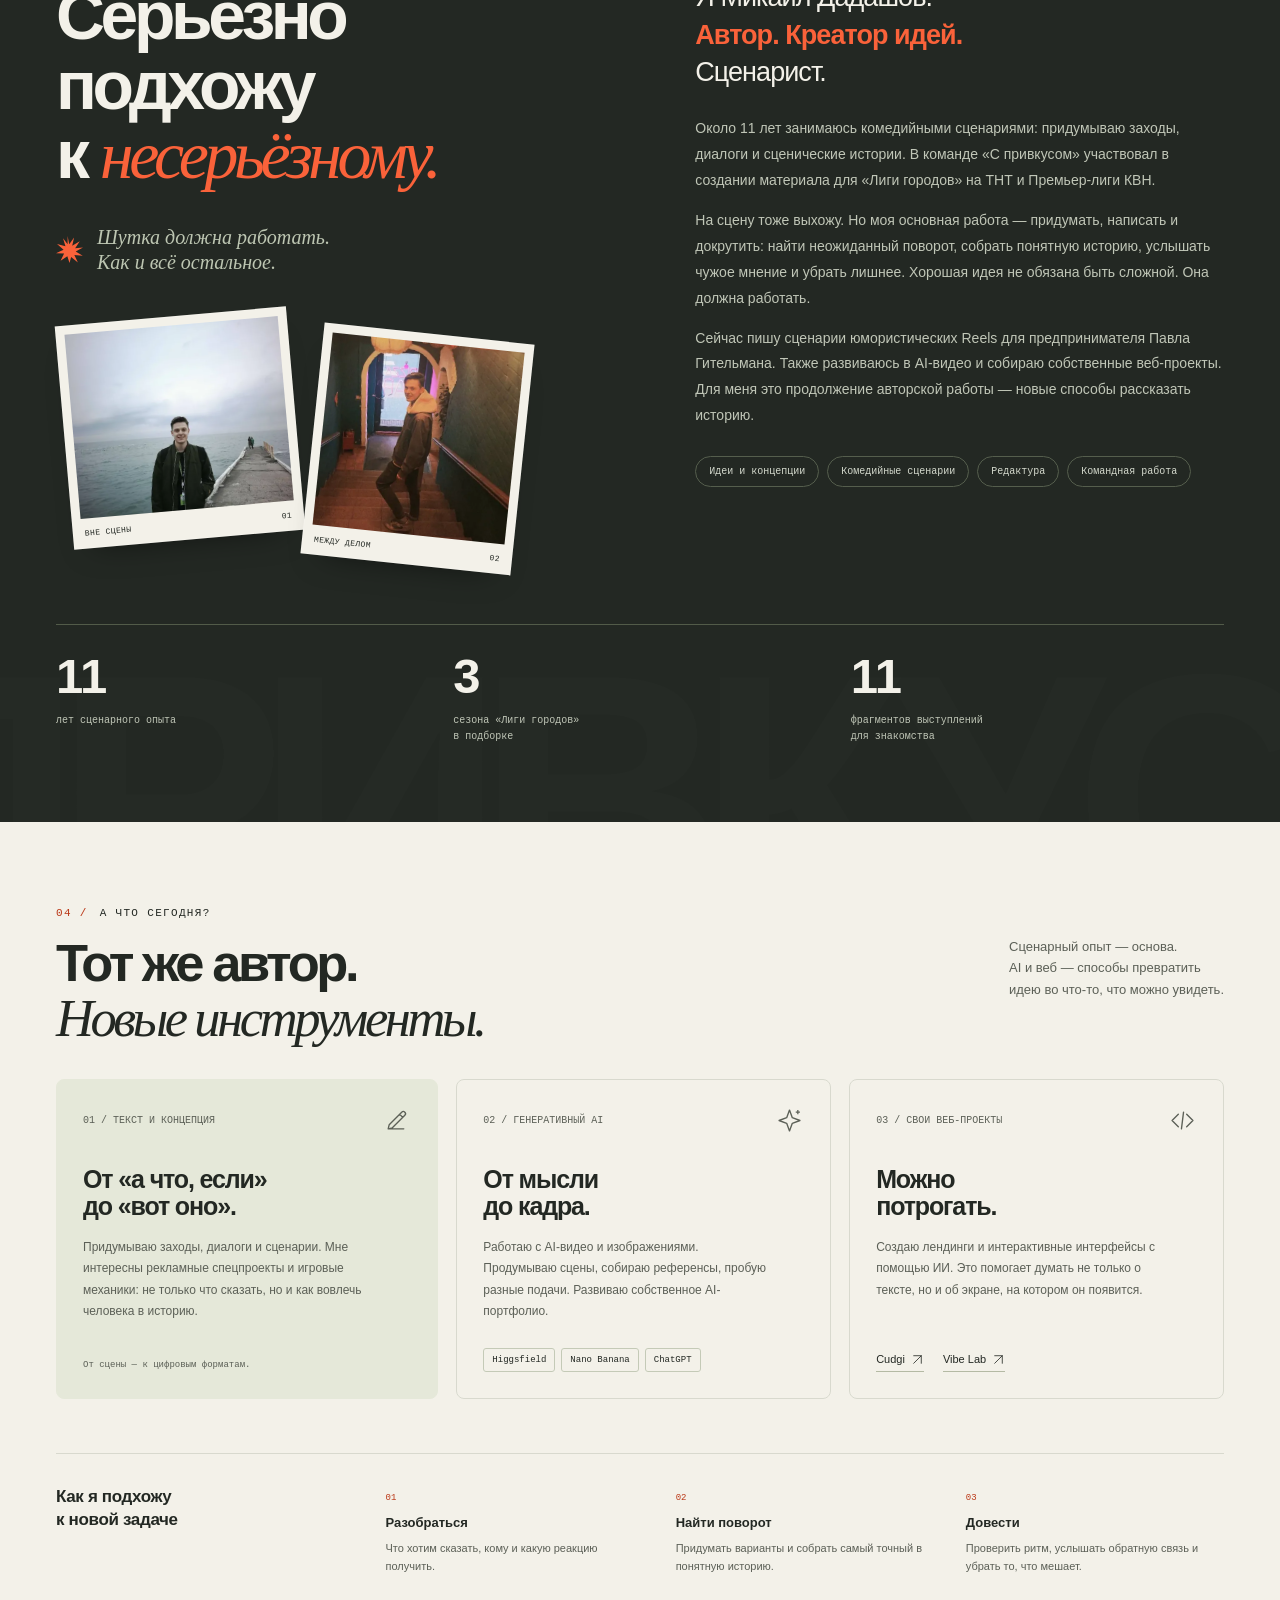
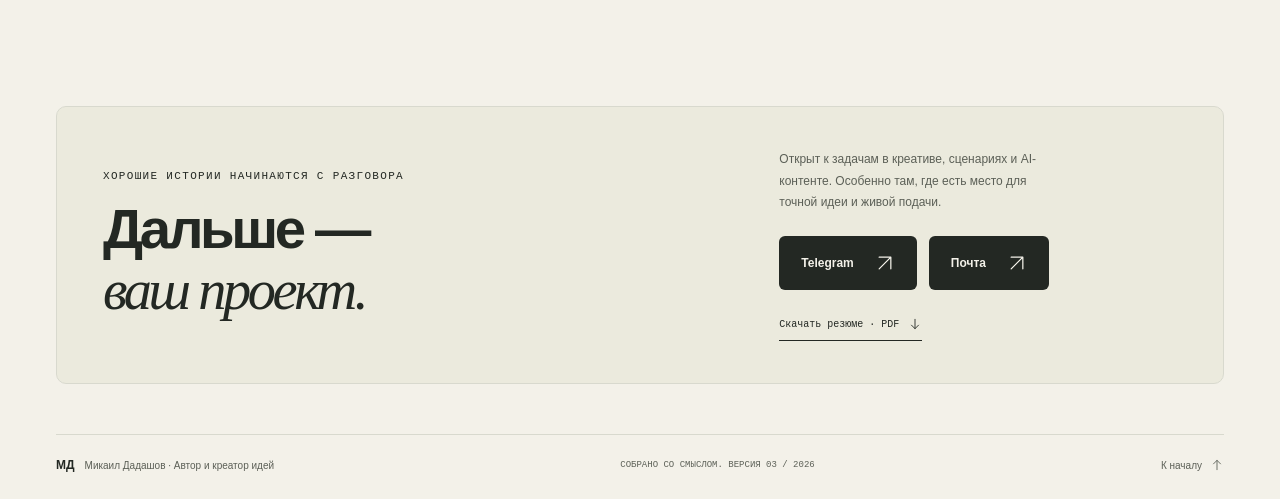
==== commit 864371de: "Bump asset version so browsers fetch the new CSS after PR #1 deploy Co-Authored-By: Claude Opus 5.5 " ====
--- a/index.html
+++ b/index.html
@@ -11,14 +11,22 @@
 <meta content="website" property="og:type"/>
 <meta content="light" name="color-scheme"/>
 <title>Микаил Дадашов — автор, сценарист, креатор идей</title>
-
-
-
-
+<link rel="canonical" href="https://rumulzzzz-crypto.github.io/mikail-portfolio/"/>
+<meta property="og:url" content="https://rumulzzzz-crypto.github.io/mikail-portfolio/"/>
+<meta property="og:site_name" content="Микаил Дадашов — портфолио"/>
+<meta property="og:locale" content="ru_RU"/>
 <meta property="og:image" content="https://rumulzzzz-crypto.github.io/mikail-portfolio/assets/og-cover.jpg"/>
+<meta property="og:image:type" content="image/jpeg"/>
+<meta property="og:image:width" content="1440"/>
+<meta property="og:image:height" content="980"/>
+<meta property="og:image:alt" content="Микаил Дадашов — автор, креатор идей, сценарист"/>
+<meta name="twitter:card" content="summary_large_image"/>
+<meta name="twitter:title" content="Микаил Дадашов — идеи с привкусом"/>
+<meta name="twitter:description" content="Автор. Креатор идей. Сценарист. Придумываю заходы, диалоги и истории — со сцены в цифровые форматы."/>
+<meta name="twitter:image" content="https://rumulzzzz-crypto.github.io/mikail-portfolio/assets/og-cover.jpg"/>
 
 <link href="data:image/svg+xml,%3Csvg xmlns='http://www.w3.org/2000/svg' viewBox='0 0 80 80'%3E%3Crect width='80' height='80' rx='20' fill='%23fa623a'/%3E%3Cpath d='M19 56V24h7l14 20 14-20h7v32h-9V40L40 57 28 40v16z' fill='%23232823'/%3E%3C/svg%3E" rel="icon"/>
-<link rel="stylesheet" href="styles.css?v=20261021"/>
+<link rel="stylesheet" href="styles.css?v=20261021b"/>
 </head>
 <body>
 <svg aria-hidden="true" style="position:absolute;width:0;height:0;overflow:hidden" xmlns="http://www.w3.org/2000/svg"><defs>
@@ -41,10 +49,10 @@
 <a class="skip" href="#works">Перейти к работам</a>
 <header class="header">
 <div class="wrap header-inner">
-<a aria-label="Микаил Дадашов — на главную" class="identity" href="#top"><div class="mark">МД</div><div class="identity-text">МИКАИЛ ДАДАШОВ<span>Авторское портфолио</span></div></a>
+<a class="identity" href="#top"><div aria-hidden="true" class="mark">МД</div><div class="identity-text">МИКАИЛ ДАДАШОВ<span>Авторское портфолио</span></div></a>
 <nav aria-label="Основная навигация" class="nav" id="navigation"><a href="#works">Работы <sup>11</sup></a><a href="#reels">Reels <sup>02</sup></a><a href="#about">Обо мне</a><a href="#now">Что сейчас</a><a href="#contact">Дальше</a></nav>
 <div class="availability"><span class="status-dot"></span>Открыт к проектам</div>
-<button aria-controls="navigation" aria-expanded="false" aria-label="Открыть меню" class="menu-toggle"><svg class="icon"><use href="#i-menu"></use></svg></button>
+<button aria-controls="navigation" aria-expanded="false" aria-label="Открыть меню" class="menu-toggle"><svg aria-hidden="true" class="icon"><use href="#i-menu"></use></svg></button>
 </div>
 </header>
 <main id="top">
@@ -53,15 +61,15 @@
 <div class="hero-main">
 <div class="hero-copy"><h1 id="hero-title"><span class="line">Идеи</span><span class="line with">с <span class="accent">привкусом.</span></span></h1>
 <p class="hero-caption">Привет, я Микаил. <strong>Автор и креатор идей.</strong><br/>Около 11 лет придумываю комедийные сценарии. Сейчас переношу этот опыт в цифровые проекты — от текста до AI-видео.</p>
-<div class="hero-actions"><a class="button" href="#works">Смотреть работы <svg class="icon"><use href="#i-down"></use></svg></a><a class="text-link" href="#about">Познакомимся <svg class="icon"><use href="#i-arrow"></use></svg></a></div>
+<div class="hero-actions"><a class="button" href="#works">Смотреть работы <svg aria-hidden="true" class="icon"><use href="#i-down"></use></svg></a><a class="text-link" href="#about">Познакомимся <svg aria-hidden="true" class="icon"><use href="#i-arrow"></use></svg></a></div>
 </div>
 <div aria-label="Автор, черновик и сцена: от идеи до готовой истории" class="hero-art" id="idea-collage">
 <div aria-hidden="true" class="dotfield"></div>
 <div aria-hidden="true" class="script-sheet"><div class="sheet-top"><span>СЦЕНАРИЙ / ЧЕРНОВИК</span><span>01</span></div><div class="sheet-heading">Всё начинается<br/>с «а что, если…»</div><div class="sheet-copy">ИНТ. КОМНАТА. ДЕНЬ.<br/>Автор смотрит на пустой лист.<br/><br/><span class="strike">Нужно что-то гениальное.</span><br/>Нужно что-то живое.</div><div class="pencil-mark">Вот. Уже лучше.</div></div><figure class="hero-portrait">
-<div class="portrait-photo"><img alt="Чёрно-белый портрет автора" decoding="async" fetchpriority="high" height="1000" src="assets/portrait.webp" width="1000"/></div>
+<div class="portrait-photo"><img alt="Микаил Дадашов, чёрно-белый портрет" decoding="async" height="520" src="assets/portrait.webp" width="520"/></div>
 <figcaption><span>ТОТ САМЫЙ АВТОР</span><span class="portrait-sign">М.</span></figcaption>
 </figure>
-<div aria-hidden="true" class="scene-sleeve"><span>ИДЕЯ № 01</span><span>В РАБОТУ ↗</span></div><a class="pullout-card" href="#works" aria-label="Смотреть 11 выступлений в портфолио"><span class="pullout-kicker">АВТОР · С ПРИВКУСОМ</span><strong>11 лет пишу<br/>для сцены.</strong><span class="pullout-copy">ТНТ · «Лига городов»<br/>КВН · Премьер-лига</span><span class="pullout-action">Смотреть 11 работ <svg class="icon" aria-hidden="true"><use href="#i-arrow"></use></svg></span></a><a aria-label="Перейти к выступлениям команды «С привкусом»" class="scene-card" href="#works"><div aria-hidden="true" class="clapper"></div><div class="scene-inner"><div class="scene-meta"><span>КОМАНДА «С ПРИВКУСОМ»</span><b>● REC</b></div><div class="scene-title">Из текста —<br/><span class="serif">на сцену.</span></div><div class="scene-bottom"><span>СНАЧАЛА — СЦЕНАРИЙ</span><span class="scene-play"><svg class="icon"><use href="#i-play"></use></svg></span></div></div></a>
+<div aria-hidden="true" class="scene-sleeve"><span>ИДЕЯ № 01</span><span>В РАБОТУ ↗</span></div><a class="pullout-card" href="#works" aria-label="Смотреть 11 выступлений в портфолио"><span class="pullout-kicker">АВТОР · С ПРИВКУСОМ</span><strong>11 лет пишу<br/>для сцены.</strong><span class="pullout-copy">ТНТ · «Лига городов»<br/>КВН · Премьер-лига</span><span class="pullout-action">Смотреть 11 работ <svg class="icon" aria-hidden="true"><use href="#i-arrow"></use></svg></span></a><a class="scene-card" href="#works"><div aria-hidden="true" class="clapper"></div><div class="scene-inner"><div aria-hidden="true" class="scene-meta"><span>КОМАНДА «С ПРИВКУСОМ»</span><b>● REC</b></div><div class="scene-title">Из текста —<br/><span class="serif">на сцену.</span><span class="visually-hidden"> Выступления команды «С привкусом»</span></div><div aria-hidden="true" class="scene-bottom"><span>СНАЧАЛА — СЦЕНАРИЙ</span><span class="scene-play"><svg aria-hidden="true" class="icon"><use href="#i-play"></use></svg></span></div></div></a>
 <div aria-hidden="true" class="note-sticker">Шутки — да.<br/>Вода — нет.</div>
 <svg aria-hidden="true" class="hero-spark"><use href="#i-spark"></use></svg>
 <span class="hero-art-caption">Сначала мысль. Потом — действие.</span>
@@ -72,7 +80,7 @@
 <div aria-hidden="true" class="belt"><div class="belt-content"><span>ХОРОШАЯ ИДЕЯ</span><span class="asterisk">✳</span><span>ТОЧНОЕ СЛОВО</span><span class="asterisk">✳</span><span>ЖИВАЯ РЕАКЦИЯ</span><span class="asterisk">✳</span><span>НИЧЕГО ЛИШНЕГО</span><span class="asterisk">✳</span><span>ХОРОШАЯ ИДЕЯ</span></div></div>
 <section aria-labelledby="works-title" class="section wrap" id="works">
 <div class="section-heading"><div><div class="eyebrow"><span class="section-number">01 /</span>Не только на словах</div><h2 id="works-title">Работы <span class="serif">в эфире.</span></h2></div><p class="section-intro">За каждым выходом — идея и текст.<br/>Здесь материал, который мы писали<br/>и дорабатывали вместе с командой.</p></div>
-<div class="filterbar"><div aria-label="Фильтр выступлений" class="filters" role="group"><button aria-pressed="true" class="filter" data-filter="all">Все работы <span>11</span></button><button aria-pressed="false" class="filter" data-filter="liga">Лига городов <span>06</span></button><button aria-pressed="false" class="filter" data-filter="kvn">КВН <span>05</span></button></div><div class="view-controls"><span class="results-count" id="results-count" role="status">6 из 11 фрагментов</span><div aria-label="Вид каталога" class="view-switch" role="group"><button aria-label="Карточки" aria-pressed="true" class="view-button" data-view="grid"><svg class="icon"><use href="#i-grid"></use></svg></button><button aria-label="Список" aria-pressed="false" class="view-button" data-view="list"><svg class="icon"><use href="#i-list"></use></svg></button></div></div></div>
+<div class="filterbar"><div aria-label="Фильтр выступлений" class="filters" role="group"><button aria-pressed="true" class="filter" data-filter="all">Все работы <span>11</span></button><button aria-pressed="false" class="filter" data-filter="liga">Лига городов <span>06</span></button><button aria-pressed="false" class="filter" data-filter="kvn">КВН <span>05</span></button></div><div class="view-controls"><span class="results-count" id="results-count" role="status">6 из 11 фрагментов</span><div aria-label="Вид каталога" class="view-switch" role="group"><button aria-label="Карточки" aria-pressed="true" class="view-button" data-view="grid"><svg aria-hidden="true" class="icon"><use href="#i-grid"></use></svg></button><button aria-label="Список" aria-pressed="false" class="view-button" data-view="list"><svg aria-hidden="true" class="icon"><use href="#i-list"></use></svg></button></div></div></div>
 <div class="season-row" hidden="" id="season-row"><label for="season-filter">СЕЗОН</label><select id="season-filter"><option value="all">Все сезоны</option><option value="1">Первый сезон</option><option value="2">Второй сезон</option><option value="3">Третий сезон</option></select></div>
 <div aria-label="Коллекция выступлений" class="video-grid" id="video-grid"></div>
 <noscript><div class="noscript-links"><p><a href="https://rutube.ru/video/2654bdf628ed815ee4c945c7016802ca/?t=3540" rel="noopener noreferrer" target="_blank">Лига городов · Сезон 3 · Выпуск 5 — 59:00 ↗</a></p>
@@ -86,7 +94,7 @@
 <p><a href="https://rutube.ru/video/e3b55be9ae020a7b111e8fa1a87a35d6/?t=1838" rel="noopener noreferrer" target="_blank">ТНТ · Сезон 2 · Выпуск 8 — 30:38 ↗</a></p>
 <p><a href="https://www.youtube.com/watch?v=ffbW_Wb3frU&amp;t=4645s" rel="noopener noreferrer" target="_blank">КВН 2026 · Третья 1/8 · С привкусом — 1:17:25 ↗</a></p>
 <p><a href="https://www.youtube.com/watch?v=MtnbgriCPc8&amp;t=5833s" rel="noopener noreferrer" target="_blank">КВН 2026 · Вторая 1/4 · С привкусом — 1:37:13 ↗</a></p></div></noscript>
-<div class="show-more-wrap" id="show-more-wrap"><button class="show-more" id="show-more">Ещё 5 выступлений <svg class="icon"><use href="#i-down"></use></svg></button></div>
+<div class="show-more-wrap" id="show-more-wrap"><button class="show-more" id="show-more">Ещё 5 выступлений <svg aria-hidden="true" class="icon"><use href="#i-down"></use></svg></button></div>
 <p class="source-note">На карточках — время начала выступления, не длительность. Видео открываются на своей площадке, в новой вкладке.<span>Авторство — в составе команды «С привкусом». Афиши созданы для портфолио; это не кадры из эфиров.</span></p>
 <aside aria-labelledby="archive-title" class="team-archive">
 <div aria-hidden="true" class="archive-stamp"><span>ИЗ АРХИВА</span><strong>Ещё<br/><i>привкус.</i></strong><span>КОМАНДНАЯ ИГРА / 2026</span></div>
@@ -104,33 +112,33 @@
 <section aria-labelledby="reels-title" class="section wrap reels" id="reels">
 <div class="section-heading"><div><div class="eyebrow"><span class="section-number">02 /</span>Сценарии для Reels</div><h2 id="reels-title">Юмор.<br/><span class="serif">Короткий формат.</span></h2></div><p class="section-intro">Сейчас пишу сценарии юмористических Reels<br/>для аккаунта предпринимателя Павла Гительмана.</p></div>
 <div class="reels-grid">
-<article class="now-card reel-card"><div class="now-card-top"><span>REELS / 01</span><span class="reel-format">9:16</span></div><h3>Юмористический<br/>Reels 01.</h3><p>Работа над сценарием ролика для аккаунта Павла Гительмана.</p><div class="reel-bottom"><span class="reel-credit">Моя роль — работа над сценарием</span><a class="button reel-link" href="https://www.instagram.com/reel/DeZnAQ9vqkB/" rel="noopener noreferrer" target="_blank" aria-label="Смотреть первый Reels Павла Гительмана в Instagram">Смотреть Reels <svg class="icon" aria-hidden="true"><use href="#i-arrow"></use></svg></a></div></article>
-<article class="now-card reel-card reel-card-second"><div class="now-card-top"><span>REELS / 02</span><span class="reel-format">9:16</span></div><h3>Юмористический<br/>Reels 02.</h3><p>Работа над сценарием ролика для аккаунта Павла Гительмана.</p><div class="reel-bottom"><span class="reel-credit">Моя роль — работа над сценарием</span><a class="button reel-link" href="https://www.instagram.com/reel/DeYbvWTppZU/" rel="noopener noreferrer" target="_blank" aria-label="Смотреть второй Reels Павла Гительмана в Instagram">Смотреть Reels <svg class="icon" aria-hidden="true"><use href="#i-arrow"></use></svg></a></div></article>
+<article class="now-card reel-card"><div class="now-card-top"><span>REELS / 01</span><span class="reel-format">9:16</span></div><h3>Юмористический<br/>Reels 01.</h3><p>Работа над сценарием ролика для аккаунта Павла Гительмана.</p><div class="reel-bottom"><span class="reel-credit">Моя роль — работа над сценарием</span><a class="button reel-link" href="https://www.instagram.com/reel/DeZnAQ9vqkB/" rel="noopener noreferrer" target="_blank" aria-label="Смотреть Reels 01 Павла Гительмана в Instagram">Смотреть Reels <svg class="icon" aria-hidden="true"><use href="#i-arrow"></use></svg></a></div></article>
+<article class="now-card reel-card reel-card-second"><div class="now-card-top"><span>REELS / 02</span><span class="reel-format">9:16</span></div><h3>Юмористический<br/>Reels 02.</h3><p>Работа над сценарием ролика для аккаунта Павла Гительмана.</p><div class="reel-bottom"><span class="reel-credit">Моя роль — работа над сценарием</span><a class="button reel-link" href="https://www.instagram.com/reel/DeYbvWTppZU/" rel="noopener noreferrer" target="_blank" aria-label="Смотреть Reels 02 Павла Гительмана в Instagram">Смотреть Reels <svg class="icon" aria-hidden="true"><use href="#i-arrow"></use></svg></a></div></article>
 </div></section>
 <section aria-labelledby="about-title" class="about" id="about">
 <div class="wrap"><div class="about-layout"><div class="about-identity"><div class="eyebrow"><span class="section-number">03 /</span>Человек за текстом</div><h2 id="about-title">Серьёзно<br/>подхожу<br/>к <em>несерьёзному.</em></h2><div class="about-quote"><svg aria-hidden="true" class="quote-star"><use href="#i-spark"></use></svg><p>Шутка должна работать.<br/>Как и всё остальное.</p></div><div aria-label="Личные фотографии" class="about-photos">
-<figure class="about-photo sea-photo"><img alt="На берегу моря, рядом с пирсом" decoding="async" height="825" loading="lazy" src="assets/outside.webp" width="1100"/><figcaption><span>ВНЕ СЦЕНЫ</span><span>01</span></figcaption></figure>
-<figure class="about-photo stairs-photo"><img alt="Неформальная фотография на лестнице" decoding="async" height="640" loading="lazy" src="assets/stairs.webp" width="640"/><figcaption><span>МЕЖДУ ДЕЛОМ</span><span>02</span></figcaption></figure>
+<figure class="about-photo sea-photo"><img alt="Микаил Дадашов на берегу моря, рядом с пирсом" decoding="async" height="450" loading="lazy" src="assets/outside.webp" width="600"/><figcaption><span>ВНЕ СЦЕНЫ</span><span>01</span></figcaption></figure>
+<figure class="about-photo stairs-photo"><img alt="Микаил Дадашов на лестнице, неформальное фото" decoding="async" height="480" loading="lazy" src="assets/stairs.webp" width="480"/><figcaption><span>МЕЖДУ ДЕЛОМ</span><span>02</span></figcaption></figure>
 </div></div>
 <div class="about-story"><p class="about-lead">Я Микаил Дадашов.<br/><strong>Автор. Креатор идей.</strong><br/>Сценарист.</p><p class="about-text">Около 11 лет занимаюсь комедийными сценариями: придумываю заходы, диалоги и сценические истории. В команде «С привкусом» участвовал в создании материала для «Лиги городов» на ТНТ и Премьер-лиги КВН.</p><p class="about-text">На сцену тоже выхожу. Но моя основная работа — придумать, написать и докрутить: найти неожиданный поворот, собрать понятную историю, услышать чужое мнение и убрать лишнее. Хорошая идея не обязана быть сложной. Она должна работать.</p><p class="about-text">Сейчас пишу сценарии юмористических Reels для предпринимателя Павла Гительмана. Также развиваюсь в AI-видео и собираю собственные веб-проекты. Для меня это продолжение авторской работы — новые способы рассказать историю.</p><div class="about-tags"><span>Идеи и концепции</span><span>Комедийные сценарии</span><span>Редактура</span><span>Командная работа</span></div></div>
-</div><div class="about-metrics"><div><div class="metric-value">11</div><div class="metric-name">лет сценарного опыта</div></div><div><div class="metric-value">3</div><div class="metric-name">сезона «Лиги городов»<br/>в подборке</div></div><div><div class="metric-value">11</div><div class="metric-name">фрагментов выступлений<br/>для знакомства</div></div></div></div><div aria-hidden="true" class="about-ghost">ПРИВКУС.</div>
+</div><div class="about-metrics"><div><div class="metric-value">11</div><div class="metric-name">лет сценарного опыта</div></div><div><div class="metric-value">3</div><div class="metric-name">сезона «Лиги городов»<br/>в подборке</div></div><div><div class="metric-value">11</div><div class="metric-name">фрагментов выступлений<br/>для знакомства</div></div></div></div><div aria-hidden="true" class="about-ghost" data-text="ПРИВКУС."></div>
 </section>
 <section aria-labelledby="now-title" class="section wrap now" id="now"><div class="section-heading"><div><div class="eyebrow"><span class="section-number">04 /</span>А что сегодня?</div><h2 id="now-title">Тот же автор.<br/><span class="serif">Новые инструменты.</span></h2></div><p class="section-intro">Сценарный опыт — основа.<br/>AI и веб — способы превратить<br/>идею во что-то, что можно увидеть.</p></div>
-<div class="now-grid"><article class="now-card dark"><div class="now-card-top"><span>01 / ТЕКСТ И КОНЦЕПЦИЯ</span><span class="now-icon"><svg class="icon"><use href="#i-pen"></use></svg></span></div><h3>От «а что, если»<br/>до «вот оно».</h3><p>Придумываю заходы, диалоги и сценарии. Мне интересны рекламные спецпроекты и игровые механики: не только что сказать, но и как вовлечь человека в историю.</p><div class="coming-note">От сцены — к цифровым форматам.</div></article><article class="now-card"><div class="now-card-top"><span>02 / ГЕНЕРАТИВНЫЙ AI</span><span class="now-icon"><svg class="icon"><use href="#i-magic"></use></svg></span></div><h3>От мысли<br/>до кадра.</h3><p>Работаю с AI-видео и изображениями. Продумываю сцены, собираю референсы, пробую разные подачи. Развиваю собственное AI-портфолио.</p><div class="toolchips"><span>Higgsfield</span><span>Nano Banana</span><span>ChatGPT</span></div></article><article class="now-card"><div class="now-card-top"><span>03 / СВОИ ВЕБ-ПРОЕКТЫ</span><span class="now-icon"><svg class="icon"><use href="#i-code"></use></svg></span></div><h3>Можно<br/>потрогать.</h3><p>Создаю лендинги и интерактивные интерфейсы с помощью ИИ. Это помогает думать не только о тексте, но и об экране, на котором он появится.</p><div class="mini-work-links"><a href="https://quji-zeta.vercel.app" rel="noopener noreferrer" target="_blank">Cudgi <svg class="icon"><use href="#i-arrow"></use></svg></a><a href="https://vibe-lab-sepia.vercel.app/index.html" rel="noopener noreferrer" target="_blank">Vibe Lab <svg class="icon"><use href="#i-arrow"></use></svg></a></div></article></div>
+<div class="now-grid"><article class="now-card dark"><div class="now-card-top"><span>01 / ТЕКСТ И КОНЦЕПЦИЯ</span><span class="now-icon"><svg aria-hidden="true" class="icon"><use href="#i-pen"></use></svg></span></div><h3>От «а что, если»<br/>до «вот оно».</h3><p>Придумываю заходы, диалоги и сценарии. Мне интересны рекламные спецпроекты и игровые механики: не только что сказать, но и как вовлечь человека в историю.</p><div class="coming-note">От сцены — к цифровым форматам.</div></article><article class="now-card"><div class="now-card-top"><span>02 / ГЕНЕРАТИВНЫЙ AI</span><span class="now-icon"><svg aria-hidden="true" class="icon"><use href="#i-magic"></use></svg></span></div><h3>От мысли<br/>до кадра.</h3><p>Работаю с AI-видео и изображениями. Продумываю сцены, собираю референсы, пробую разные подачи. Развиваю собственное AI-портфолио.</p><div class="toolchips"><span>Higgsfield</span><span>Nano Banana</span><span>ChatGPT</span></div></article><article class="now-card"><div class="now-card-top"><span>03 / СВОИ ВЕБ-ПРОЕКТЫ</span><span class="now-icon"><svg aria-hidden="true" class="icon"><use href="#i-code"></use></svg></span></div><h3>Можно<br/>потрогать.</h3><p>Создаю лендинги и интерактивные интерфейсы с помощью ИИ. Это помогает думать не только о тексте, но и об экране, на котором он появится.</p><div class="mini-work-links"><a href="https://quji-zeta.vercel.app" rel="noopener noreferrer" target="_blank">Cudgi <svg aria-hidden="true" class="icon"><use href="#i-arrow"></use></svg></a><a href="https://vibe-lab-sepia.vercel.app/index.html" rel="noopener noreferrer" target="_blank">Vibe Lab <svg aria-hidden="true" class="icon"><use href="#i-arrow"></use></svg></a></div></article></div>
 <div class="process"><h3 class="process-title">Как я подхожу<br/>к новой задаче</h3><div class="process-steps"><div class="process-step"><small>01</small><h3>Разобраться</h3><p>Что хотим сказать, кому и какую реакцию получить.</p></div><div class="process-step"><small>02</small><h3>Найти поворот</h3><p>Придумать варианты и собрать самый точный в понятную историю.</p></div><div class="process-step"><small>03</small><h3>Довести</h3><p>Проверить ритм, услышать обратную связь и убрать то, что мешает.</p></div></div></div>
 </section>
-<section aria-labelledby="contact-title" class="finale wrap" id="contact"><div class="finale-box"><div><div class="eyebrow">Хорошие истории начинаются с разговора</div><h2 id="contact-title">Дальше —<br/><em>ваш проект.</em></h2></div><div class="finale-right"><p>Открыт к задачам в креативе, сценариях и AI-контенте. Особенно там, где есть место для точной идеи и живой подачи.</p><div class="contact-links" hidden="" id="contact-links"></div><a class="resume-download" href="Mikail_Dadashov_Resume.pdf" download>Скачать резюме · PDF <svg class="icon" aria-hidden="true"><use href="#i-down"></use></svg></a><div class="contact-placeholder" id="contact-placeholder"><svg class="icon"><use href="#i-mail"></use></svg>Контакты добавим в следующей версии</div></div></div></section>
+<section aria-labelledby="contact-title" class="finale wrap" id="contact"><div class="finale-box"><div><div class="eyebrow">Хорошие истории начинаются с разговора</div><h2 id="contact-title">Дальше —<br/><em>ваш проект.</em></h2></div><div class="finale-right"><p>Открыт к задачам в креативе, сценариях и AI-контенте. Особенно там, где есть место для точной идеи и живой подачи.</p><div class="contact-links" hidden="" id="contact-links"></div><a class="resume-download" href="Mikail_Dadashov_Resume.pdf" download>Скачать резюме · PDF <svg class="icon" aria-hidden="true"><use href="#i-down"></use></svg></a><div class="contact-placeholder" id="contact-placeholder"><svg aria-hidden="true" class="icon"><use href="#i-mail"></use></svg>Контакты добавим в следующей версии</div></div></div></section>
 </main>
 <footer class="footer wrap"><div class="footer-left"><span class="mini-mark">МД</span><span>Микаил Дадашов · Автор и креатор идей</span></div><span class="footer-version">СОБРАНО СО СМЫСЛОМ. ВЕРСИЯ 03 / 2026</span><a class="top-link" href="#top">К началу <svg class="icon" style="transform:rotate(180deg)"><use href="#i-down"></use></svg></a></footer>
 <dialog aria-labelledby="modal-title" class="video-modal" id="video-modal">
 <div class="modal-box">
-<div class="modal-head"><div><div class="modal-kicker" id="modal-kicker"></div><h2 id="modal-title"></h2></div><button aria-label="Закрыть карточку выступления" class="modal-close" id="modal-close"><svg class="icon"><use href="#i-close"></use></svg></button></div>
+<div class="modal-head"><div><div class="modal-kicker" id="modal-kicker"></div><h2 id="modal-title"></h2></div><button aria-label="Закрыть карточку выступления" class="modal-close" id="modal-close"><svg aria-hidden="true" class="icon"><use href="#i-close"></use></svg></button></div>
 <div class="modal-player" id="modal-player"></div>
-<div class="modal-body"><div><div class="eyebrow">Моя роль</div><div class="modal-role">Автор в составе команды</div><p class="modal-description" id="modal-description">Участвовал в создании сценарного материала команды «С привкусом». Над номерами работали вместе с другими авторами и участниками. В этих выступлениях также выходил на сцену.</p></div><div class="modal-actions"><a class="button" id="modal-external" rel="noopener noreferrer" target="_blank"><span id="modal-external-label"></span><svg class="icon"><use href="#i-arrow"></use></svg></a><div class="modal-utility"><button class="utility-button" id="copy-link"><svg class="icon"><use href="#i-copy"></use></svg>Скопировать ссылку</button><button class="utility-button" id="copy-time"><svg class="icon"><use href="#i-copy"></use></svg>Скопировать таймкод</button></div><input aria-label="Ссылка для ручного копирования" class="copy-fallback" hidden="" id="copy-fallback" readonly=""/><p class="modal-fallback" id="modal-fallback"></p><a class="modal-source-link" id="modal-source" rel="noopener noreferrer" target="_blank">Открыть полный выпуск без таймкода <svg aria-hidden="true" class="icon"><use href="#i-arrow"></use></svg></a></div></div>
-<div class="modal-nav"><button id="previous-video"><svg class="icon"><use href="#i-left"></use></svg>Предыдущее</button><small id="modal-count"></small><button id="next-video">Следующее<svg class="icon"><use href="#i-right"></use></svg></button></div>
+<div class="modal-body"><div><div class="eyebrow">Моя роль</div><div class="modal-role">Автор в составе команды</div><p class="modal-description" id="modal-description">Участвовал в создании сценарного материала команды «С привкусом». Над номерами работали вместе с другими авторами и участниками. В этих выступлениях также выходил на сцену.</p></div><div class="modal-actions"><a class="button" id="modal-external" rel="noopener noreferrer" target="_blank"><span id="modal-external-label"></span><svg aria-hidden="true" class="icon"><use href="#i-arrow"></use></svg></a><div class="modal-utility"><button class="utility-button" id="copy-link"><svg aria-hidden="true" class="icon"><use href="#i-copy"></use></svg>Скопировать ссылку</button><button class="utility-button" id="copy-time"><svg aria-hidden="true" class="icon"><use href="#i-copy"></use></svg>Скопировать таймкод</button></div><input aria-label="Ссылка для ручного копирования" class="copy-fallback" hidden="" id="copy-fallback" readonly=""/><p class="modal-fallback" id="modal-fallback"></p><a class="modal-source-link" id="modal-source" rel="noopener noreferrer" target="_blank">Открыть полный выпуск без таймкода <svg aria-hidden="true" class="icon"><use href="#i-arrow"></use></svg></a></div></div>
+<div class="modal-nav"><button id="previous-video"><svg aria-hidden="true" class="icon"><use href="#i-left"></use></svg>Предыдущее</button><small id="modal-count"></small><button id="next-video">Следующее<svg aria-hidden="true" class="icon"><use href="#i-right"></use></svg></button></div>
 </div>
 </dialog>
 <div aria-live="polite" class="toast" id="toast" role="status"></div>
-<script src="app.js?v=20261014" defer></script>
+<script src="app.js?v=20261021b" defer></script>
 </body>
 </html>
--- a/styles.css
+++ b/styles.css
@@ -1,10 +1,10 @@
-:root{--paper:#f3f1e9;--ink:#232823;--muted:#676b62;--line:#d8d9ce;--orange:#fa623a;--orange-dark:#ba3716;--white:#fffef8;--sage:#d9e2bd;--lilac:#d8d0e9;--yellow:#f3d471;--blue:#c1d9e0;--pink:#efc6be;--radius:14px;--max:1328px;--font:'Inter','Inter Display',Arial,Helvetica,sans-serif;--mono:'SFMono-Regular',Consolas,'Liberation Mono',monospace}
+:root{--paper:#f3f1e9;--ink:#232823;--muted:#5c6057;--line:#d8d9ce;--orange:#fa623a;--orange-dark:#ba3716;--white:#fffef8;--sage:#d9e2bd;--lilac:#d8d0e9;--yellow:#f3d471;--blue:#c1d9e0;--pink:#efc6be;--radius:14px;--max:1328px;--font:'Inter','Inter Display',Arial,Helvetica,sans-serif;--mono:'SFMono-Regular',Consolas,'Liberation Mono',monospace}
 *{box-sizing:border-box}html{scroll-behavior:smooth;scroll-padding-top:92px}body{margin:0;background:var(--paper);color:var(--ink);font-family:var(--font);font-size:16px;-webkit-font-smoothing:antialiased}body.locked{overflow:hidden}::selection{background:var(--orange);color:var(--ink)}button,a{-webkit-tap-highlight-color:transparent}a{color:inherit;text-decoration:none}button,input,select{font:inherit}button{color:inherit;cursor:pointer}button:disabled{cursor:default}button,a{touch-action:manipulation}button:focus-visible,a:focus-visible,select:focus-visible,summary:focus-visible{outline:3px solid var(--orange-dark);outline-offset:5px}svg{display:block}h1,h2,h3,p{margin:0}button{border:0}button:not(.plain){-webkit-appearance:none}img{max-width:100%}.wrap{width:calc(100% - 112px);max-width:var(--max);margin-inline:auto}.eyebrow{font:11px/1.5 var(--mono);letter-spacing:.12em;text-transform:uppercase}.small-label{font:10px/1.5 var(--mono);letter-spacing:.08em;text-transform:uppercase}.icon{width:20px;height:20px;display:inline-block;flex:0 0 auto}.skip{position:fixed;z-index:150;top:-100px;left:20px;background:var(--orange);padding:16px;border-radius:8px}.skip:focus{top:16px}.hidden,[hidden]{display:none!important}
 /* Header */
 .header{position:sticky;top:0;z-index:30;background:rgba(243,241,233,.96);backdrop-filter:blur(18px);border-bottom:1px solid var(--line)}.header-inner{height:87px;display:flex;align-items:center;justify-content:space-between;gap:24px}.identity{display:flex;align-items:center;gap:12px;flex-shrink:0}.mark{width:37px;height:37px;background:var(--ink);color:var(--paper);border-radius:50%;display:grid;place-items:center;font-size:14px;font-weight:800;letter-spacing:-.07em}.identity-text{font-size:12px;font-weight:750;letter-spacing:.035em;line-height:1.35}.identity-text span{display:block;font-size:10px;font-weight:400;letter-spacing:.03em;color:var(--muted);margin-top:2px}.nav{display:flex;gap:31px;align-items:center;font-size:12px}.nav a{position:relative;padding:8px 0}.nav a:after{content:'';position:absolute;bottom:3px;left:0;width:0;height:1px;background:var(--ink);transition:width .2s}.nav a:hover:after{width:100%}.nav sup{font:9px var(--mono);color:var(--orange-dark);margin-left:3px}.availability{display:flex;gap:8px;align-items:center;font-size:11px}.status-dot{width:7px;height:7px;border-radius:50%;background:#697b49;box-shadow:0 0 0 4px #e4e8d8;flex-shrink:0}.menu-toggle{display:none;background:transparent;padding:8px}
 /* Hero */
 .hero{padding-top:51px;position:relative}.hero-meta{display:flex;align-items:center;justify-content:space-between;color:var(--muted)}.hero-meta .folio-index{color:var(--ink)}.hero-main{display:grid;grid-template-columns:1.25fr 1fr;gap:40px;align-items:center;min-height:566px;padding:36px 0 51px}.hero h1{font-size:clamp(72px,7.8vw,114px);line-height:.95;letter-spacing:-.077em;font-weight:850;position:relative;z-index:2}.hero h1 .line{display:block}.hero h1 .with{font-family:Georgia,'Times New Roman',serif;font-style:italic;font-weight:400;letter-spacing:-.082em}.hero h1 .accent{color:var(--orange-dark)}.hero-caption{font-size:15px;line-height:1.75;max-width:358px;margin-top:27px;color:var(--muted)}.hero-caption strong{font-weight:550;color:var(--ink)}.hero-actions{display:flex;align-items:center;gap:24px;margin-top:27px}.button{display:inline-flex;align-items:center;justify-content:center;gap:21px;border-radius:6px;padding:17px 22px;background:var(--ink);color:var(--paper);font-size:12px;font-weight:600;min-height:48px;transition:transform .2s,background .2s}.button:hover{background:#3c4738;transform:translateY(-2px)}.button.orange{background:var(--orange);color:var(--ink)}.button.orange:hover{background:#ff7855}.text-link{display:inline-flex;align-items:center;gap:12px;font-size:12px;padding:12px 0}.text-link .icon{transition:transform .2s}.text-link:hover .icon{transform:translate(2px,2px)}
-.hero-art{height:475px;position:relative;isolation:isolate}.dotfield{position:absolute;inset:18px 0 0;background-image:radial-gradient(#bfc4b5 1px,transparent 1px);background-size:14px 14px;mask-image:radial-gradient(ellipse,black 35%,transparent 70%)}.script-sheet{position:absolute;width:70%;max-width:365px;height:349px;left:24px;top:35px;transform:rotate(-8deg);background:#fffef9;border:1px solid #deddd0;box-shadow:0 22px 35px -26px #535d4266;padding:24px 25px}.sheet-top{display:flex;justify-content:space-between;color:var(--muted);font:9px var(--mono);border-bottom:1px solid var(--line);padding-bottom:11px}.sheet-heading{font-size:23px;line-height:1.12;letter-spacing:-.06em;font-weight:750;margin-top:24px}.sheet-copy{font:11px/1.9 var(--mono);margin-top:22px;color:#555b50}.sheet-copy .strike{text-decoration:line-through;color:#888d7e}.pencil-mark{color:var(--orange-dark);font:italic 24px Georgia,serif;transform:rotate(-7deg);margin:11px 0 0 8px}.scene-card{position:absolute;width:75%;max-width:370px;right:0;top:115px;background:var(--ink);color:var(--paper);border-radius:10px;transform:rotate(6deg);box-shadow:0 25px 55px -20px #22282360;overflow:hidden;transition:transform .4s}.scene-card:hover{transform:rotate(3deg) translateY(-6px)}.clapper{height:30px;border-bottom:7px solid var(--ink);background:repeating-linear-gradient(-48deg,var(--paper) 0,var(--paper) 22px,#232823 22px,#232823 43px)}.scene-inner{padding:22px 25px 25px}.scene-meta{display:flex;justify-content:space-between;font:9px var(--mono);letter-spacing:.07em}.scene-meta b{color:var(--orange);font-weight:400}.scene-title{font-size:clamp(38px,4.2vw,57px);line-height:.96;letter-spacing:-.075em;margin:24px 0 20px;font-weight:800}.scene-title .serif{font:italic 1em/.95 Georgia,serif;color:var(--orange);letter-spacing:-.09em}.scene-bottom{border-top:1px solid #52584e;padding-top:15px;display:flex;align-items:center;justify-content:space-between;font:10px var(--mono)}.scene-play{display:grid;place-items:center;width:38px;height:38px;background:var(--orange);color:var(--ink);border-radius:50%}.scene-card:hover .scene-play{background:var(--paper)}.note-sticker{white-space:nowrap;position:absolute;z-index:3;left:1px;bottom:29px;background:var(--yellow);width:136px;height:73px;transform:rotate(-5deg);box-shadow:0 9px 22px -18px #3a4039;padding:13px 15px;font:italic 18px/1.15 Georgia,serif}.hero-spark{position:absolute;right:-6px;top:15px;width:100px;height:100px;color:var(--orange);transform:rotate(10deg);z-index:4}.hero-art-caption{position:absolute;right:10px;bottom:11px;font:9px var(--mono);letter-spacing:.02em;color:var(--muted)}
+.hero-art{height:475px;position:relative;isolation:isolate}.dotfield{position:absolute;inset:18px 0 0;background-image:radial-gradient(#bfc4b5 1px,transparent 1px);background-size:14px 14px;mask-image:radial-gradient(ellipse,black 35%,transparent 70%)}.script-sheet{position:absolute;width:70%;max-width:365px;height:349px;left:24px;top:35px;transform:rotate(-8deg);background:#fffef9;border:1px solid #deddd0;box-shadow:0 22px 35px -26px #535d4266;padding:24px 25px}.sheet-top{display:flex;justify-content:space-between;color:var(--muted);font:9px var(--mono);border-bottom:1px solid var(--line);padding-bottom:11px}.sheet-heading{font-size:23px;line-height:1.12;letter-spacing:-.06em;font-weight:750;margin-top:24px}.sheet-copy{font:11px/1.9 var(--mono);margin-top:22px;color:#555b50}.sheet-copy .strike{text-decoration:line-through;color:#73776b}.pencil-mark{color:var(--orange-dark);font:italic 24px Georgia,serif;transform:rotate(-7deg);margin:11px 0 0 8px}.scene-card{position:absolute;width:75%;max-width:370px;right:0;top:115px;background:var(--ink);color:var(--paper);border-radius:10px;transform:rotate(6deg);box-shadow:0 25px 55px -20px #22282360;overflow:hidden;transition:transform .4s}.scene-card:hover{transform:rotate(3deg) translateY(-6px)}.clapper{height:30px;border-bottom:7px solid var(--ink);background:repeating-linear-gradient(-48deg,var(--paper) 0,var(--paper) 22px,#232823 22px,#232823 43px)}.scene-inner{padding:22px 25px 25px}.scene-meta{display:flex;justify-content:space-between;font:9px var(--mono);letter-spacing:.07em}.scene-meta b{color:var(--orange);font-weight:400}.scene-title{font-size:clamp(38px,4.2vw,57px);line-height:.96;letter-spacing:-.075em;margin:24px 0 20px;font-weight:800}.scene-title .serif{font:italic 1em/.95 Georgia,serif;color:var(--orange);letter-spacing:-.09em}.scene-bottom{border-top:1px solid #52584e;padding-top:15px;display:flex;align-items:center;justify-content:space-between;font:10px var(--mono)}.scene-play{display:grid;place-items:center;width:38px;height:38px;background:var(--orange);color:var(--ink);border-radius:50%}.scene-card:hover .scene-play{background:var(--paper)}.note-sticker{white-space:nowrap;position:absolute;z-index:3;left:1px;bottom:29px;background:var(--yellow);width:136px;height:73px;transform:rotate(-5deg);box-shadow:0 9px 22px -18px #3a4039;padding:13px 15px;font:italic 18px/1.15 Georgia,serif}.hero-spark{position:absolute;right:-6px;top:15px;width:100px;height:100px;color:var(--orange);transform:rotate(10deg);z-index:4}.hero-art-caption{position:absolute;right:10px;bottom:11px;font:9px var(--mono);letter-spacing:.02em;color:var(--muted)}
 .hero-bottom{display:grid;grid-template-columns:1.25fr 1fr;border-top:1px solid var(--line);padding:22px 0 30px;gap:40px;align-items:center}.hero-bottom .roleline{font:11px var(--mono);letter-spacing:.035em;display:flex;align-items:center;gap:13px;flex-wrap:wrap}.roleline .separator{color:#a0a58f}.hero-bottom .proof{font-size:11px;color:var(--muted);display:flex;justify-content:flex-end;gap:26px;align-items:center}.hero-bottom .proof strong{color:var(--ink);font-weight:700;font-size:12px}
 /* Narrow title belt */
 .belt{border-top:1px solid var(--ink);border-bottom:1px solid var(--ink);background:var(--ink);color:var(--paper);overflow:hidden;padding:15px 0}.belt-content{display:flex;align-items:center;justify-content:center;gap:33px;white-space:nowrap;font-size:11px;letter-spacing:.12em;font-weight:600}.belt .asterisk{color:var(--orange);font-size:22px;line-height:1;font-weight:400}
@@ -86,7 +86,7 @@
 .stairs-photo img{aspect-ratio:1;object-position:50% 50%}
 @media(hover:hover) and (pointer:fine){.about-photo:hover{transform:translateY(-5px) rotate(0)}}
 .about-metrics{margin-top:43px}
-.now-card.dark .coming-note{color:#676b62}
+.now-card.dark .coming-note{color:var(--muted)}
 .team-archive{margin-top:32px;display:grid;grid-template-columns:165px minmax(0,1fr) auto;gap:30px;align-items:center;padding:27px;background:#e9eadf;border:1px solid #d3d7c6;border-radius:10px}
 .archive-stamp{height:180px;background:var(--lilac);padding:18px;display:flex;flex-direction:column;justify-content:space-between;color:var(--ink);transform:rotate(-3deg);border:1px solid #25282312;border-radius:3px}
 .archive-stamp>span{font:7px var(--mono);letter-spacing:.03em}
@@ -266,3 +266,7 @@
 .reel-credit{font:10px/1.6 var(--mono);max-width:180px}
 .reel-link{white-space:nowrap}
 @media(max-width:650px){.reels-grid{grid-template-columns:1fr;gap:18px}.reel-card{min-height:280px;padding:24px}.reel-bottom{align-items:flex-start;flex-direction:column;gap:14px}.reel-credit{max-width:none}}
+/* Accessibility: contrast on the dark About block, decorative ghost text kept out of the text tree */
+@media screen{.about .section-number{color:var(--orange)}}
+.about-ghost:before{content:attr(data-text)}
+.visually-hidden{position:absolute!important;width:1px;height:1px;padding:0;margin:-1px;overflow:hidden;clip:rect(0 0 0 0);white-space:nowrap;border:0}
